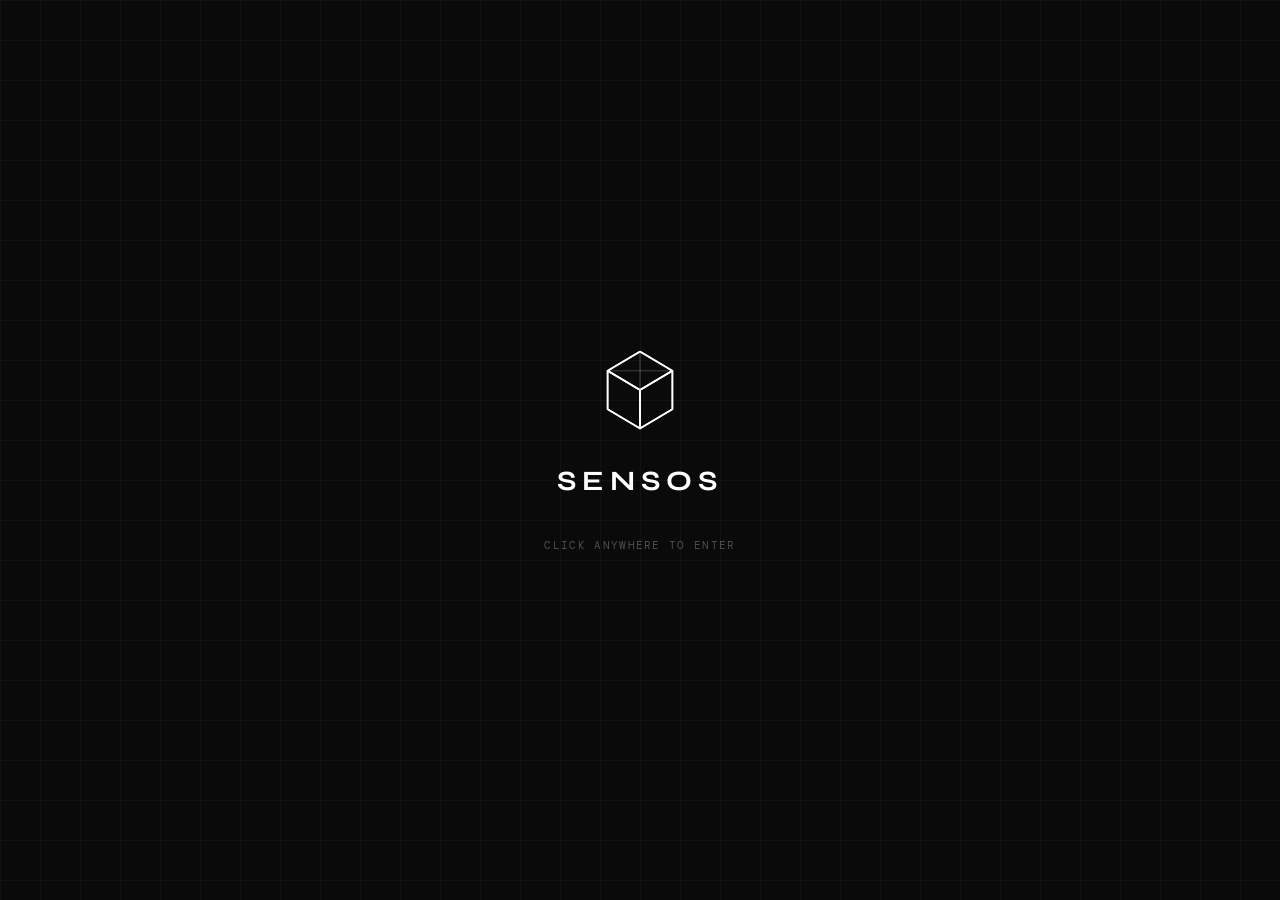
==== index.html @ 55f3e92c "Add Sensos Ops Intelligence demo Front-end only clickable demo built for the Sensos PM take-home tas" ====
<!DOCTYPE html>
<html lang="en">
<head>
  <meta charset="UTF-8">
  <meta name="viewport" content="width=1440">
  <title>Sensos — Ops Intelligence Demo</title>
  <link rel="preconnect" href="https://fonts.googleapis.com">
  <link rel="preconnect" href="https://fonts.gstatic.com" crossorigin>
  <link href="https://fonts.googleapis.com/css2?family=Syne:wght@400;500;600;700;800&family=DM+Mono:ital,wght@0,400;0,500;1,400&display=swap" rel="stylesheet">
  <link rel="stylesheet" href="styles.css">
</head>
<body>

<!-- ══════════════════════════════════════════════════════════
     SCREEN 0 — TITLE
══════════════════════════════════════════════════════════ -->
<div id="screen-title" class="screen active">
  <div class="title-inner">
    <svg class="logo-hero" viewBox="0 0 60 70" fill="none" xmlns="http://www.w3.org/2000/svg">
      <!-- Outer hexagon (isometric cube silhouette) -->
      <path class="logo-path"
        d="M30 3 L57 19 L57 51 L30 67 L3 51 L3 19 Z"
        stroke="white" stroke-width="1.2" stroke-linejoin="round"/>
      <!-- Top face -->
      <path class="logo-path"
        d="M30 3 L57 19 L30 35 L3 19 Z"
        stroke="white" stroke-width="1.5" stroke-linejoin="round"/>
      <!-- Left face -->
      <path class="logo-path"
        d="M3 19 L3 51 L30 67 L30 35 Z"
        stroke="white" stroke-width="1.5" stroke-linejoin="round"/>
      <!-- Right face -->
      <path class="logo-path"
        d="M57 19 L57 51 L30 67 L30 35 Z"
        stroke="white" stroke-width="1.5" stroke-linejoin="round"/>
      <!-- Inner structural lines -->
      <line class="logo-path" x1="30" y1="35" x2="30" y2="3"  stroke="white" stroke-width="0.7" stroke-opacity="0.3"/>
      <line class="logo-path" x1="3"  y1="19" x2="57" y2="19" stroke="white" stroke-width="0.7" stroke-opacity="0.25"/>
    </svg>
    <div class="title-wordmark">SENSOS</div>
    <div class="title-enter">Click anywhere to enter</div>
  </div>
</div>

<!-- ══════════════════════════════════════════════════════════
     SCREEN 1 — MAIN VIEW
══════════════════════════════════════════════════════════ -->
<div id="screen-main" class="screen">
  <div class="layout">
    <aside class="sidebar" data-sidebar="overview"></aside>
    <div class="main">
      <div class="briefing-bar" id="main-briefing"></div>
      <div class="overview-split">
        <div class="overview-left">
          <div id="fleet-summary-strip" class="fleet-summary-strip"></div>
          <!-- Tab switcher -->
          <div class="overview-tabs" id="overview-tabs">
            <button class="overview-tab-btn active" data-tab="live" onclick="setOverviewTab('live')">Live shipments</button>
            <button class="overview-tab-btn" data-tab="status" onclick="setOverviewTab('status')">Lane status</button>
          </div>
          <!-- Live shipments panel -->
          <div id="overview-live" class="overview-panel">
            <div id="main-approvals"></div>
            <div id="overview-shipments"></div>
          </div>
          <!-- Lane status panel -->
          <div id="overview-status" class="overview-panel" style="display:none"></div>
        </div>
        <div class="overview-map-panel">
          <div id="world-map-container"></div>
          <!-- Map controls overlay — shown on Lane status tab only -->
          <div id="map-controls" style="display:none"></div>
        </div>
      </div>
    </div>
  </div>
</div><!-- #screen-main -->

<!-- ══════════════════════════════════════════════════════════
     SCREEN 2 — LANE DETAIL
══════════════════════════════════════════════════════════ -->
<div id="screen-lane" class="screen">
  <div class="layout">
    <aside class="sidebar" data-sidebar="lanes"></aside>

    <!-- Lane main -->
    <!-- Floating agent command bar -->
    <div class="lane-command-bar" id="lane-command-bar">
      <div class="lane-command-agents-label">
        <span class="lcb-dot"></span>4 agents active
      </div>
      <input class="lane-command-input" id="lane-command-input"
             type="text" autocomplete="off" spellcheck="false"
             placeholder="Ask the agents to act on this lane...">
      <button class="lane-command-send" id="lane-command-send" aria-label="Send">
        <svg width="14" height="14" viewBox="0 0 16 16" fill="none">
          <path d="M3 8 L13 8 M9 4 L13 8 L9 12" stroke="currentColor" stroke-width="1.6" stroke-linecap="round" stroke-linejoin="round"/>
        </svg>
      </button>
    </div>

    <div class="lane-main">

      <!-- Lane header -->
      <div class="lane-header" id="lane-header-content">
        <!-- Rendered by JS -->
      </div>

      <!-- Lane metrics strip -->
      <div class="lane-metrics-strip" id="lane-metrics-strip">
        <!-- Rendered by JS -->
      </div>

      <!-- Stage pipeline -->
      <div class="stage-pipeline-wrap">
        <div class="pipeline-label">Shipment journey</div>
        <div class="stage-pipeline" id="stage-pipeline">
          <!-- Rendered by JS -->
        </div>
        <!-- Shipment expansion (Middle Mile) -->
        <div class="stage-shipments" id="stage-shipments-wrap">
          <div id="stage-shipments-inner"></div>
        </div>
      </div>

      <!-- Tabs -->
      <div class="tabs-bar">
        <button class="tab-btn" data-tab="history">History</button>
        <button class="tab-btn active" data-tab="live">
          Live <span class="tab-live-dot"></span>
        </button>
        <button class="tab-btn" data-tab="outlook">Outlook</button>
      </div>

      <!-- Tab body -->
      <div id="tab-live" style="flex:1;min-height:0;overflow:hidden;display:flex">
        <div class="activity-feed-wrap">
          <div id="activity-feed">
            <!-- Rendered by JS -->
          </div>
        </div>
        <aside class="config-panel">
          <div id="config-panel-content">
            <!-- Rendered by JS -->
          </div>
        </aside>
      </div>

      <!-- History tab -->
      <div id="tab-history" class="history-content" style="display:none;flex:1;overflow-y:auto">
        <div class="history-chart-title">Out-of-range rate (%) — last 6 months</div>
        <div class="mini-chart">
          <div class="chart-bar" style="height:8%"  data-val="0.1%"></div>
          <div class="chart-bar" style="height:14%" data-val="0.2%"></div>
          <div class="chart-bar" style="height:0%"  data-val="0.0%"></div>
          <div class="chart-bar warn" style="height:100%" data-val="4.2%"></div>
          <div class="chart-bar" style="height:12%" data-val="0.1%"></div>
          <div class="chart-bar" style="height:0%"  data-val="0.0%"></div>
        </div>
        <div class="chart-months">
          <span class="chart-month">Jan</span>
          <span class="chart-month">Feb</span>
          <span class="chart-month">Mar</span>
          <span class="chart-month">Jun</span>
          <span class="chart-month">Jul</span>
          <span class="chart-month">Aug</span>
        </div>
        <div style="margin-top:20px;font-size:12px;color:var(--muted);line-height:1.7">
          Jun spike caused by seasonal ice config mismatch. Resolution Agent corrected config on 14 Jun.
          Subsequent months returned to baseline.
        </div>
      </div>

      <!-- Outlook tab -->
      <div id="tab-outlook" class="outlook-content" style="display:none;flex:1;overflow-y:auto">
        <div class="outlook-item">
          <span class="outlook-icon">⚠</span>
          <div class="outlook-text">
            <strong>Heat advisory — Tue–Wed</strong>
            <span>Ambient temps forecast above 30°C in Miami. Prevention Agent monitoring 8 upcoming shipments. No action required yet.</span>
          </div>
        </div>
        <div class="outlook-item">
          <span class="outlook-icon">📦</span>
          <div class="outlook-text">
            <strong>14 shipments dispatching tomorrow</strong>
            <span>Scheduled 06:00–10:00. 2 flagged for overnight uplift by Prevention Agent (pending weather confirmation).</span>
          </div>
        </div>
        <div class="outlook-item">
          <span class="outlook-icon">💡</span>
          <div class="outlook-text">
            <strong>Optimization recommendation pending</strong>
            <span>Reduce ice to 1 box on overnight shipments Nov–Feb. Projected saving $18K/yr. Awaiting your approval.</span>
          </div>
        </div>
      </div>

    </div><!-- .lane-main -->
  </div><!-- .layout -->
</div><!-- #screen-lane -->

<!-- ══════════════════════════════════════════════════════════
     SCREEN 3 — AGENTS
══════════════════════════════════════════════════════════ -->
<div id="screen-agents" class="screen">
  <div class="layout">
    <aside class="sidebar" data-sidebar="agents"></aside>
    <div class="agents-main">
      <div class="agents-header">
        <div class="agents-title">Agents</div>
        <div class="agents-subtitle">4 agents active · All systems operational</div>
      </div>
      <div class="agents-body">
        <div class="agents-constellation" id="agents-constellation">
          <!-- Rendered by JS -->
        </div>
        <div class="agent-detail-panel" id="agent-detail-panel">
          <!-- Rendered by JS -->
        </div>
      </div>
    </div>
  </div>
</div><!-- #screen-agents -->

<!-- ══════════════════════════════════════════════════════════
     SCREEN 4 — PRODUCTS LIST
══════════════════════════════════════════════════════════ -->
<div id="screen-products" class="screen">
  <div class="layout">
    <aside class="sidebar" data-sidebar="products"></aside>
    <div class="products-main">
      <div class="briefing-bar" style="justify-content:flex-start;gap:16px">
        <div class="briefing-text"><strong>3 products</strong> · 2 chilled · 1 ambient · 1 optimization pending approval</div>
        <div class="briefing-status"><span class="briefing-dot"></span>All in spec</div>
      </div>
      <div class="content-scroll">
        <div class="section-label">Products</div>
        <div class="lane-list" id="products-lane-list">
          <!-- Rendered by JS -->
        </div>
      </div>
    </div>
  </div>
</div><!-- #screen-products -->

<!-- ══════════════════════════════════════════════════════════
     SCREEN 5 — MANAGE LANES
══════════════════════════════════════════════════════════ -->
<div id="screen-lanes" class="screen">
  <div class="layout">
    <aside class="sidebar" data-sidebar="lanes"></aside>
    <div class="products-main">
      <div class="briefing-bar" id="lanes-briefing" style="justify-content:flex-start;gap:16px">
        <!-- Rendered by JS -->
      </div>
      <div class="content-scroll">
        <div class="section-label-row">
          <div class="section-label" style="padding-top:0">Manage lanes</div>
          <button class="lanes-add-btn" onclick="showToast('Adding lanes is disabled in this demo')">+ Add lane</button>
        </div>
        <div class="lane-list" id="lanes-list">
          <!-- Rendered by JS -->
        </div>
      </div>
    </div>
  </div>
</div><!-- #screen-lanes -->

<!-- ══════════════════════════════════════════════════════════
     SCREEN 6 — PRODUCT DETAIL
══════════════════════════════════════════════════════════ -->
<div id="screen-product" class="screen">
  <div class="layout">
    <aside class="sidebar" data-sidebar="products"></aside>
    <div class="lane-main">
      <div class="lane-header" id="product-header-content"><!-- Rendered by JS --></div>
      <div id="tab-product-live" style="flex:1;min-height:0;overflow:hidden;display:flex">
        <div class="activity-feed-wrap" id="product-feed"><!-- Rendered by JS --></div>
        <aside class="config-panel" id="product-config-panel"><!-- Rendered by JS --></aside>
      </div>
    </div>
  </div>
</div><!-- #screen-product -->

<!-- ══════════════════════════════════════════════════════════
     SCREEN 7 — SHIPMENTS LIST
══════════════════════════════════════════════════════════ -->
<div id="screen-shipments" class="screen">
  <div class="layout">
    <aside class="sidebar" data-sidebar="shipments"></aside>
    <div class="products-main">
      <div class="briefing-bar" id="shipments-briefing" style="justify-content:flex-start;gap:16px">
        <!-- Rendered by JS -->
      </div>
      <div class="content-scroll">
        <div class="section-label-row">
          <div class="section-label" style="padding-top:0">Shipments</div>
          <div class="shipments-filter" id="shipments-filter">
            <button class="ship-filter-btn active" data-f="all" onclick="setShipmentFilter('all')">All</button>
            <button class="ship-filter-btn" data-f="live" onclick="setShipmentFilter('live')">Live</button>
            <button class="ship-filter-btn" data-f="delivered" onclick="setShipmentFilter('delivered')">Delivered</button>
          </div>
        </div>
        <div class="lane-list" id="shipments-list">
          <!-- Rendered by JS -->
        </div>
      </div>
    </div>
  </div>
</div><!-- #screen-shipments -->

<!-- ══════════════════════════════════════════════════════════
     SCREEN 8 — SHIPMENT DETAIL
══════════════════════════════════════════════════════════ -->
<div id="screen-shipment" class="screen">
  <div class="layout">
    <aside class="sidebar" data-sidebar="shipments"></aside>

    <!-- Floating agent command bar -->
    <div class="lane-command-bar" id="shipment-command-bar">
      <div class="lane-command-agents-label">
        <span class="lcb-dot"></span>4 agents active
      </div>
      <input class="lane-command-input" id="shipment-command-input"
             type="text" autocomplete="off" spellcheck="false"
             placeholder="Ask the agents about this shipment...">
      <button class="lane-command-send" id="shipment-command-send" aria-label="Send">
        <svg width="14" height="14" viewBox="0 0 16 16" fill="none">
          <path d="M3 8 L13 8 M9 4 L13 8 L9 12" stroke="currentColor" stroke-width="1.6" stroke-linecap="round" stroke-linejoin="round"/>
        </svg>
      </button>
    </div>

    <div class="lane-main">
      <!-- Shipment header -->
      <div class="lane-header" id="shipment-header-content">
        <!-- Rendered by JS -->
      </div>

      <!-- Journey pipeline -->
      <div class="stage-pipeline-wrap">
        <div class="pipeline-label">Shipment journey</div>
        <div class="stage-pipeline" id="shipment-pipeline">
          <!-- Rendered by JS -->
        </div>
      </div>

      <!-- Timeline -->
      <div class="shipment-timeline-wrap">
        <div class="section-label" style="padding:16px 24px 8px">Activity</div>
        <div class="updates-feed" id="shipment-timeline">
          <!-- Rendered by JS -->
        </div>
      </div>
    </div><!-- .lane-main -->
  </div><!-- .layout -->
</div><!-- #screen-shipment -->

<!-- ══════════════════════════════════════════════════════════
     AGENT POPUP CONTAINER (fixed, all screens)
══════════════════════════════════════════════════════════ -->
<div id="popup-container"></div>

<!-- ══════════════════════════════════════════════════════════
     DEMO CONTROLS (presentation only)
══════════════════════════════════════════════════════════ -->
<div id="demo-controls">
  <span class="demo-label">Scenario</span>
  <div class="demo-toggle">
    <button class="demo-toggle-btn active" data-mode="quiet">Quiet</button>
    <button class="demo-toggle-btn" data-mode="active">Exception</button>
  </div>
  <button class="demo-sim-btn" id="demo-sim-btn">Simulate agent →</button>
  <button class="demo-restart-btn" id="demo-restart-btn">↺ Restart</button>
</div>

<!-- Toast container -->
<div id="demo-toast-container"></div>

<!-- Scripts -->
<script src="data.js"></script>
<script src="map-data.js"></script>
<script src="app.js"></script>
</body>
</html>
---- styles.css ----
/* ============================================================
   SENSOS — Clickable Demo Styles
   Aesthetic: precision instrument · Linear-minimal · monochrome brand
   Fonts: Syne (UI) + DM Mono (data/readouts)
   ============================================================ */

/* ── Variables ───────────────────────────────────────────── */
:root {
  /* Brand palette */
  --ink:        #0A0A0B;
  --ink-2:      #18181C;
  --ink-3:      #26262C;
  --paper:      #FAFAF8;
  --surface:    #FFFFFF;
  --line:       #E8E6E0;
  --line-light: #F0EEE9;
  --muted:      #888581;
  --muted-2:    #B0ADA7;

  /* Status */
  --ok:         #2C7A56;
  --ok-bg:      rgba(44,122,86,0.08);
  --warn:       #B5751A;
  --warn-bg:    rgba(181,117,26,0.10);
  --alert:      #AD3B3B;
  --alert-bg:   rgba(173,59,59,0.10);

  /* Agents */
  --si:         #5B6470;
  --ra:         #A8543A;
  --pa:         #3A5BA8;
  --oa:         #2C7A56;

  /* Layout */
  --sidebar-w:  220px;
  --config-w:   268px;
  --radius:     6px;
  --radius-lg:  10px;

  /* Typography */
  --font-ui:    'Syne', ui-sans-serif, system-ui, sans-serif;
  --font-mono:  'DM Mono', 'Geist Mono', ui-monospace, 'Cascadia Code', monospace;

  /* Transitions */
  --ease:       cubic-bezier(0.22, 1, 0.36, 1);
}

/* ── Reset ───────────────────────────────────────────────── */
*, *::before, *::after { box-sizing: border-box; margin: 0; padding: 0; }
html { font-size: 14px; -webkit-font-smoothing: antialiased; }
body { font-family: var(--font-ui); background: var(--ink); color: var(--ink); overflow: hidden; height: 100vh; }
button { font-family: inherit; cursor: pointer; border: none; background: none; }
ul { list-style: none; }
a { text-decoration: none; color: inherit; }

/* ── Screen management ───────────────────────────────────── */
.screen {
  display: none;
  width: 100vw;
  height: 100vh;
  position: absolute;
  top: 0; left: 0;
}
.screen.active { display: flex; }

/* ── Scrollbar ───────────────────────────────────────────── */
::-webkit-scrollbar { width: 5px; height: 5px; }
::-webkit-scrollbar-track { background: transparent; }
::-webkit-scrollbar-thumb { background: var(--line); border-radius: 10px; }

/* ============================================================
   TITLE SCREEN
   ============================================================ */
#screen-title {
  background: var(--ink);
  align-items: center;
  justify-content: center;
  flex-direction: column;
  gap: 0;
  cursor: pointer;
  position: relative;
  overflow: hidden;
}

/* Subtle isometric grid background */
#screen-title::before {
  content: '';
  position: absolute;
  inset: 0;
  background-image:
    linear-gradient(rgba(255,255,255,0.03) 1px, transparent 1px),
    linear-gradient(90deg, rgba(255,255,255,0.03) 1px, transparent 1px);
  background-size: 40px 40px;
  pointer-events: none;
}

.title-inner {
  display: flex;
  flex-direction: column;
  align-items: center;
  gap: 32px;
  z-index: 1;
}

/* Logo SVG */
.logo-hero {
  width: 72px;
  height: 84px;
}
.logo-path {
  stroke-dasharray: 600;
  stroke-dashoffset: 600;
  animation: drawStroke 1.6s var(--ease) forwards;
}
.logo-path:nth-child(2) { animation-delay: 0.2s; }
.logo-path:nth-child(3) { animation-delay: 0.35s; }
.logo-path:nth-child(4) { animation-delay: 0.5s; animation-duration: 1.2s; }
.logo-path:nth-child(5) { animation-delay: 0.6s; animation-duration: 1.2s; }
.logo-path:nth-child(6) { animation-delay: 0.7s; animation-duration: 1.2s; }

@keyframes drawStroke {
  to { stroke-dashoffset: 0; }
}

.title-wordmark {
  color: white;
  font-size: 28px;
  font-weight: 700;
  letter-spacing: 0.22em;
  opacity: 0;
  animation: fadeTrackIn 0.9s var(--ease) 1s forwards;
}

@keyframes fadeTrackIn {
  from { opacity: 0; letter-spacing: 0.42em; }
  to   { opacity: 1; letter-spacing: 0.22em; }
}

.title-enter {
  font-family: var(--font-mono);
  font-size: 11px;
  color: rgba(255,255,255,0.28);
  letter-spacing: 0.12em;
  text-transform: uppercase;
  opacity: 0;
  animation: fadeIn 0.6s ease 2s forwards;
  margin-top: 8px;
}

@keyframes fadeIn {
  to { opacity: 1; }
}

/* ============================================================
   SHARED LAYOUT — Sidebar + Content
   ============================================================ */
.layout {
  display: flex;
  width: 100%;
  height: 100%;
  background: var(--paper);
}

/* ── Sidebar ─────────────────────────────────────────────── */
.sidebar {
  width: var(--sidebar-w);
  min-width: var(--sidebar-w);
  height: 100%;
  background: var(--ink);
  display: flex;
  flex-direction: column;
  position: relative;
  overflow: hidden;
  flex-shrink: 0;
}

/* Grid texture on sidebar */
.sidebar::before {
  content: '';
  position: absolute;
  inset: 0;
  background-image:
    linear-gradient(rgba(255,255,255,0.025) 1px, transparent 1px),
    linear-gradient(90deg, rgba(255,255,255,0.025) 1px, transparent 1px);
  background-size: 28px 28px;
  pointer-events: none;
}

.sidebar-logo {
  padding: 22px 20px 20px;
  display: flex;
  align-items: center;
  gap: 10px;
  border-bottom: 1px solid rgba(255,255,255,0.07);
  position: relative;
  z-index: 1;
}

.sidebar-logo svg { width: 22px; height: 26px; flex-shrink: 0; }
.sidebar-logo-text {
  color: white;
  font-size: 13px;
  font-weight: 700;
  letter-spacing: 0.18em;
}

.sidebar-nav {
  padding: 12px 0;
  flex: 1;
  position: relative;
  z-index: 1;
}

.nav-item {
  display: flex;
  align-items: center;
  gap: 10px;
  padding: 9px 20px;
  color: rgba(255,255,255,0.38);
  font-size: 13px;
  font-weight: 500;
  letter-spacing: 0.01em;
  cursor: pointer;
  transition: color 0.15s, background 0.15s;
  border-radius: 0;
  position: relative;
}
.nav-item:hover { color: rgba(255,255,255,0.7); background: rgba(255,255,255,0.05); }
.nav-item.active {
  color: white;
  background: rgba(255,255,255,0.08);
}
.nav-item.active::before {
  content: '';
  position: absolute;
  left: 0; top: 6px; bottom: 6px;
  width: 2px;
  background: white;
  border-radius: 0 2px 2px 0;
}

.nav-icon {
  width: 16px;
  height: 16px;
  opacity: 0.7;
  flex-shrink: 0;
}

.sidebar-footer {
  padding: 16px 20px;
  border-top: 1px solid rgba(255,255,255,0.07);
  position: relative;
  z-index: 1;
}

.user-chip {
  display: flex;
  align-items: center;
  gap: 8px;
}
.user-avatar {
  width: 26px;
  height: 26px;
  border-radius: 50%;
  background: rgba(255,255,255,0.12);
  display: flex;
  align-items: center;
  justify-content: center;
  font-size: 10px;
  font-weight: 600;
  color: white;
  letter-spacing: 0.02em;
  flex-shrink: 0;
}
.user-name {
  font-size: 12px;
  color: rgba(255,255,255,0.45);
  font-weight: 500;
}

/* ── Main content wrapper ────────────────────────────────── */
.main {
  flex: 1;
  min-width: 0;
  height: 100%;
  display: flex;
  flex-direction: column;
  overflow: hidden;
}

/* ============================================================
   BRIEFING BAR
   ============================================================ */
.briefing-bar {
  padding: 14px 28px;
  border-bottom: 1px solid var(--line);
  background: var(--surface);
  display: flex;
  align-items: center;
  justify-content: space-between;
  gap: 16px;
  flex-shrink: 0;
}

.briefing-text {
  font-size: 13px;
  color: var(--muted);
  line-height: 1.5;
}
.briefing-text strong {
  color: var(--ink);
  font-weight: 600;
}
.briefing-text .briefing-link {
  color: var(--ink);
  font-weight: 500;
  text-decoration: underline;
  text-underline-offset: 3px;
  cursor: pointer;
}
.briefing-text .briefing-link:hover { opacity: 0.7; }

.briefing-status {
  display: flex;
  align-items: center;
  gap: 6px;
  font-family: var(--font-mono);
  font-size: 11px;
  color: var(--muted-2);
  letter-spacing: 0.03em;
  flex-shrink: 0;
}
.briefing-dot {
  width: 6px;
  height: 6px;
  border-radius: 50%;
  background: var(--ok);
  flex-shrink: 0;
}
.briefing-dot.warn { background: var(--warn); }

/* ============================================================
   LANE LIST (Screen 1)
   ============================================================ */
.content-scroll {
  flex: 1;
  overflow-y: auto;
  padding: 0;
}

.section-label {
  font-family: var(--font-mono);
  font-size: 10px;
  font-weight: 500;
  color: var(--muted-2);
  letter-spacing: 0.1em;
  text-transform: uppercase;
  padding: 20px 28px 10px;
}

.lane-list { padding: 0; }

.lane-row {
  display: flex;
  align-items: center;
  gap: 0;
  padding: 14px 28px;
  border-bottom: 1px solid var(--line-light);
  cursor: pointer;
  transition: background 0.12s;
  animation: rowIn 0.4s var(--ease) backwards;
}
.lane-row:hover { background: var(--line-light); }
.lane-row:nth-child(1) { animation-delay: 0.05s; }
.lane-row:nth-child(2) { animation-delay: 0.10s; }
.lane-row:nth-child(3) { animation-delay: 0.15s; }
.lane-row:nth-child(4) { animation-delay: 0.20s; }
.lane-row:nth-child(5) { animation-delay: 0.25s; }

@keyframes rowIn {
  from { opacity: 0; transform: translateY(8px); }
  to   { opacity: 1; transform: translateY(0); }
}

.lane-status-dot {
  width: 7px;
  height: 7px;
  border-radius: 50%;
  flex-shrink: 0;
  margin-right: 16px;
}
.lane-status-dot.ok    { background: var(--ok); }
.lane-status-dot.warn  { background: var(--warn); animation: pulse 2s ease-in-out infinite; }
.lane-status-dot.alert { background: var(--alert); animation: pulse 1.5s ease-in-out infinite; }

@keyframes pulse {
  0%, 100% { opacity: 1; transform: scale(1); }
  50%       { opacity: 0.5; transform: scale(0.8); }
}

.lane-name-col {
  width: 180px;
  flex-shrink: 0;
}
.lane-name {
  font-size: 14px;
  font-weight: 600;
  color: var(--ink);
  letter-spacing: -0.01em;
}
.lane-product {
  font-size: 11px;
  color: var(--muted-2);
  margin-top: 2px;
}

.lane-stats-col {
  width: 100px;
  flex-shrink: 0;
}
.lane-in-transit {
  font-family: var(--font-mono);
  font-size: 14px;
  font-weight: 500;
  color: var(--ink);
}
.lane-transit-label {
  font-size: 10px;
  color: var(--muted-2);
  font-family: var(--font-mono);
  letter-spacing: 0.04em;
}

.lane-agents-col {
  display: flex;
  gap: 5px;
  width: 90px;
  flex-shrink: 0;
}

.agent-chip {
  width: 24px;
  height: 24px;
  border-radius: 50%;
  display: flex;
  align-items: center;
  justify-content: center;
  font-family: var(--font-mono);
  font-size: 8px;
  font-weight: 500;
  color: white;
  letter-spacing: 0.02em;
  flex-shrink: 0;
}

.lane-activity-col {
  flex: 1;
  font-size: 12px;
  color: var(--muted);
  white-space: nowrap;
  overflow: hidden;
  text-overflow: ellipsis;
}

.lane-arrow {
  color: var(--muted-2);
  font-size: 14px;
  margin-left: 12px;
  flex-shrink: 0;
  transition: transform 0.15s;
}
.lane-row:hover .lane-arrow { transform: translateX(3px); }

/* ============================================================
   LANE DETAIL (Screen 2)
   ============================================================ */
#screen-lane .layout { position: relative; }

.lane-main {
  flex: 1;
  min-width: 0;
  display: flex;
  flex-direction: column;
  overflow: hidden;
}

/* Lane header */
.lane-header {
  padding: 20px 28px 16px;
  border-bottom: 1px solid var(--line);
  background: var(--surface);
  flex-shrink: 0;
}

.lane-breadcrumb {
  font-size: 11px;
  color: var(--muted-2);
  margin-bottom: 10px;
  font-family: var(--font-mono);
  letter-spacing: 0.02em;
}
.lane-breadcrumb span { cursor: pointer; }
.lane-breadcrumb span:hover { color: var(--ink); }
.lane-breadcrumb .sep { margin: 0 6px; }

.lane-header-main {
  display: flex;
  align-items: flex-start;
  justify-content: space-between;
  gap: 20px;
}

.lane-title {
  font-size: 20px;
  font-weight: 700;
  color: var(--ink);
  letter-spacing: -0.02em;
  line-height: 1.2;
}
.lane-meta {
  font-size: 12px;
  color: var(--muted);
  margin-top: 4px;
  line-height: 1.6;
}

.lane-header-stats {
  display: flex;
  gap: 24px;
  align-items: center;
  flex-shrink: 0;
}
.stat-block { text-align: right; }
.stat-value {
  font-family: var(--font-mono);
  font-size: 18px;
  font-weight: 500;
  color: var(--ink);
  line-height: 1.1;
}
.stat-label {
  font-size: 10px;
  color: var(--muted-2);
  font-family: var(--font-mono);
  letter-spacing: 0.05em;
  text-transform: uppercase;
}

.health-badge {
  display: flex;
  align-items: center;
  gap: 6px;
  font-size: 11px;
  font-weight: 600;
  padding: 5px 10px;
  border-radius: 20px;
  letter-spacing: 0.02em;
}
.health-badge.ok   { color: var(--ok);   background: var(--ok-bg); }
.health-badge.warn { color: var(--warn); background: var(--warn-bg); }

.health-badge-dot {
  width: 5px;
  height: 5px;
  border-radius: 50%;
  background: currentColor;
}
.health-badge.warn .health-badge-dot { animation: pulse 2s ease-in-out infinite; }

/* ── Stage Pipeline ──────────────────────────────────────── */
.stage-pipeline-wrap {
  padding: 20px 28px;
  background: var(--surface);
  border-bottom: 1px solid var(--line);
  flex-shrink: 0;
}

.pipeline-label {
  font-family: var(--font-mono);
  font-size: 10px;
  font-weight: 500;
  color: var(--muted-2);
  letter-spacing: 0.1em;
  text-transform: uppercase;
  margin-bottom: 16px;
}

.stage-pipeline {
  display: flex;
  align-items: flex-start;
  gap: 0;
}

.stage-node-wrap {
  display: flex;
  flex-direction: column;
  align-items: center;
  gap: 0;
  cursor: pointer;
  flex-shrink: 0;
  width: 86px;
}
.stage-node-wrap:hover .stage-node { opacity: 0.85; }

.stage-connector {
  flex: 1;
  height: 1px;
  background: var(--line);
  margin-top: 16px; /* aligns with center of 32px node */
  min-width: 8px;
}

.stage-node {
  width: 32px;
  height: 32px;
  border-radius: 50%;
  border: 1.5px solid var(--line);
  display: flex;
  align-items: center;
  justify-content: center;
  font-size: 11px;
  transition: transform 0.15s, box-shadow 0.15s;
  position: relative;
}
.stage-node:hover { transform: scale(1.1); box-shadow: 0 2px 8px rgba(0,0,0,0.12); }

.stage-node.done {
  background: var(--ok-bg);
  border-color: var(--ok);
  color: var(--ok);
}
.stage-node.warn {
  background: var(--warn-bg);
  border-color: var(--warn);
  color: var(--warn);
  animation: stagePulse 2.5s ease-in-out infinite;
}
.stage-node.ok {
  background: var(--ok-bg);
  border-color: var(--ok);
  color: var(--ok);
}
.stage-node.empty {
  background: transparent;
  border-color: var(--line);
  border-style: dashed;
  color: var(--muted-2);
}
.stage-node.complete {
  background: var(--ok);
  border-color: var(--ok);
  color: white;
}

@keyframes stagePulse {
  0%, 100% { box-shadow: 0 0 0 0 rgba(181,117,26,0); }
  50%       { box-shadow: 0 0 0 4px rgba(181,117,26,0.15); }
}

.stage-count-badge {
  font-family: var(--font-mono);
  font-size: 13px;
  font-weight: 500;
}

.stage-info {
  margin-top: 8px;
  text-align: center;
}
.stage-name {
  font-size: 10px;
  font-weight: 600;
  color: var(--ink);
  letter-spacing: 0.04em;
  text-transform: uppercase;
  font-family: var(--font-mono);
  line-height: 1.3;
}
.stage-sub {
  font-size: 9px;
  color: var(--muted-2);
  font-family: var(--font-mono);
  margin-top: 2px;
}

.stage-agent {
  margin-top: 6px;
  height: 18px;
  display: flex;
  align-items: center;
  justify-content: center;
}
.stage-agent-chip {
  font-family: var(--font-mono);
  font-size: 8px;
  font-weight: 600;
  padding: 2px 5px;
  border-radius: 3px;
  color: white;
  letter-spacing: 0.04em;
}

/* Shipment expansion below pipeline */
.stage-shipments {
  max-height: 0;
  overflow: hidden;
  transition: max-height 0.35s var(--ease);
  margin-top: 0;
}
.stage-shipments.open {
  max-height: 380px;
  margin-top: 16px;
  overflow-y: auto;
}
.shipment-list {
  display: flex;
  flex-direction: column;
  gap: 6px;
  background: var(--paper);
  border: 1px solid var(--line);
  border-radius: var(--radius);
  padding: 12px 14px;
}
.shipment-list-label {
  font-family: var(--font-mono);
  font-size: 9px;
  color: var(--muted-2);
  letter-spacing: 0.08em;
  text-transform: uppercase;
  margin-bottom: 4px;
}
.shipment-row-small {
  display: flex;
  align-items: center;
  gap: 12px;
  font-family: var(--font-mono);
  font-size: 11px;
}
.shipment-id { color: var(--ink); font-weight: 500; width: 56px; }
.shipment-temp { width: 50px; }
.shipment-temp.warn { color: var(--warn); font-weight: 500; }
.shipment-product { color: var(--muted); flex: 1; }
.shipment-time { color: var(--muted-2); font-size: 10px; }

/* ── Tabs ────────────────────────────────────────────────── */
.tabs-bar {
  display: flex;
  align-items: center;
  border-bottom: 1px solid var(--line);
  background: var(--surface);
  padding: 0 28px;
  flex-shrink: 0;
}
.tab-btn {
  font-family: var(--font-ui);
  font-size: 13px;
  font-weight: 500;
  color: var(--muted);
  padding: 12px 0;
  margin-right: 28px;
  border-bottom: 2px solid transparent;
  cursor: pointer;
  transition: color 0.15s, border-color 0.15s;
  letter-spacing: 0.01em;
}
.tab-btn:hover { color: var(--ink); }
.tab-btn.active { color: var(--ink); border-bottom-color: var(--ink); }
.tab-live-dot {
  display: inline-block;
  width: 5px;
  height: 5px;
  background: var(--ok);
  border-radius: 50%;
  margin-left: 6px;
  vertical-align: middle;
  animation: pulse 2.5s ease-in-out infinite;
}

/* ── Lane body ───────────────────────────────────────────── */
.lane-body {
  display: flex;
  flex: 1;
  min-height: 0;
  overflow: hidden;
}

/* ── Activity feed ───────────────────────────────────────── */
.activity-feed-wrap {
  flex: 1;
  min-width: 0;
  overflow-y: auto;
  padding: 0;
}

/* Exception card (pinned top) */
.exception-card {
  margin: 16px 24px;
  border: 1px solid var(--warn);
  border-radius: var(--radius-lg);
  background: white;
  overflow: hidden;
}
.exception-header {
  display: flex;
  align-items: center;
  gap: 10px;
  padding: 12px 16px;
  background: var(--warn-bg);
  border-bottom: 1px solid rgba(181,117,26,0.15);
}
.exception-icon {
  font-size: 14px;
}
.exception-lane {
  font-size: 13px;
  font-weight: 600;
  color: var(--ink);
  flex: 1;
}
.exception-meta {
  font-family: var(--font-mono);
  font-size: 10px;
  color: var(--warn);
  letter-spacing: 0.04em;
}
.exception-body {
  padding: 14px 16px;
}
.exception-desc {
  font-size: 13px;
  color: var(--ink);
  line-height: 1.5;
  margin-bottom: 8px;
}
.exception-attr {
  font-size: 12px;
  color: var(--muted);
  margin-bottom: 14px;
  line-height: 1.5;
}
.exception-proposed {
  font-size: 12px;
  color: var(--ink);
  font-weight: 500;
  margin-bottom: 14px;
  line-height: 1.5;
}
.exception-details {
  display: flex;
  gap: 20px;
  margin-bottom: 16px;
}
.exception-detail-item {
  display: flex;
  flex-direction: column;
  gap: 2px;
}
.exception-detail-label {
  font-family: var(--font-mono);
  font-size: 9px;
  color: var(--muted-2);
  letter-spacing: 0.08em;
  text-transform: uppercase;
}
.exception-detail-value {
  font-family: var(--font-mono);
  font-size: 12px;
  font-weight: 500;
  color: var(--ink);
}
.exception-actions {
  display: flex;
  gap: 8px;
}
.btn-approve {
  padding: 8px 18px;
  background: var(--ink);
  color: white;
  border-radius: var(--radius);
  font-size: 12px;
  font-weight: 600;
  font-family: var(--font-ui);
  transition: opacity 0.15s;
  letter-spacing: 0.02em;
}
.btn-approve:hover { opacity: 0.8; }
.btn-secondary {
  padding: 8px 18px;
  background: transparent;
  color: var(--muted);
  border: 1px solid var(--line);
  border-radius: var(--radius);
  font-size: 12px;
  font-weight: 500;
  font-family: var(--font-ui);
  transition: background 0.15s, color 0.15s;
}
.btn-secondary:hover { background: var(--line-light); color: var(--ink); }

/* Activity section label */
.feed-section-label {
  font-family: var(--font-mono);
  font-size: 10px;
  font-weight: 500;
  color: var(--muted-2);
  letter-spacing: 0.1em;
  text-transform: uppercase;
  padding: 16px 24px 8px;
}

/* Activity rows */
.activity-row {
  border-bottom: 1px solid var(--line-light);
  transition: background 0.1s;
}
.activity-row:hover { background: rgba(0,0,0,0.01); }

.activity-row-main {
  display: flex;
  align-items: flex-start;
  gap: 12px;
  padding: 14px 24px;
}

.activity-avatar {
  width: 28px;
  height: 28px;
  border-radius: 50%;
  display: flex;
  align-items: center;
  justify-content: center;
  font-family: var(--font-mono);
  font-size: 9px;
  font-weight: 600;
  color: white;
  flex-shrink: 0;
  margin-top: 1px;
  letter-spacing: 0.02em;
}

.activity-content { flex: 1; min-width: 0; }
.activity-agent-name {
  font-size: 12px;
  font-weight: 600;
  color: var(--ink);
  margin-bottom: 3px;
  letter-spacing: 0.01em;
}
.activity-summary {
  font-size: 13px;
  color: var(--muted);
  line-height: 1.5;
}

.activity-right {
  display: flex;
  flex-direction: column;
  align-items: flex-end;
  gap: 6px;
  flex-shrink: 0;
}
.activity-time {
  font-family: var(--font-mono);
  font-size: 10px;
  color: var(--muted-2);
  white-space: nowrap;
  letter-spacing: 0.03em;
}

.status-badge {
  font-family: var(--font-mono);
  font-size: 9px;
  font-weight: 600;
  letter-spacing: 0.06em;
  text-transform: uppercase;
  padding: 2px 7px;
  border-radius: 3px;
  white-space: nowrap;
}
.status-badge.resolved  { color: var(--ok);   background: var(--ok-bg); }
.status-badge.done      { color: var(--ok);   background: var(--ok-bg); }
.status-badge.approved  { color: var(--ok);   background: var(--ok-bg); }
.status-badge.pending   { color: var(--warn); background: var(--warn-bg); }
.status-badge.routed    { color: var(--si);   background: rgba(91,100,112,0.1); }

.expand-btn {
  background: none;
  border: 1px solid var(--line);
  color: var(--muted-2);
  font-size: 10px;
  font-family: var(--font-mono);
  padding: 3px 8px;
  border-radius: 4px;
  cursor: pointer;
  transition: background 0.12s, color 0.12s, border-color 0.12s;
  letter-spacing: 0.04em;
  white-space: nowrap;
}
.expand-btn:hover { background: var(--line-light); color: var(--ink); border-color: var(--muted-2); }

/* Pending action row */
.pending-actions {
  display: flex;
  gap: 6px;
  padding: 0 24px 12px 64px;
}

/* ── Level 2 Expansion ───────────────────────────────────── */
.expansion-panel {
  max-height: 0;
  overflow: hidden;
  transition: max-height 0.45s var(--ease);
}
.expansion-panel.open { max-height: 800px; }

.expansion-inner {
  margin: 0 24px 16px 64px;
  border: 1px solid var(--line);
  border-radius: var(--radius-lg);
  background: var(--surface);
  overflow: hidden;
}

.exp-section {
  padding: 14px 16px;
  border-bottom: 1px solid var(--line-light);
}
.exp-section:last-child { border-bottom: none; }

.exp-label {
  font-family: var(--font-mono);
  font-size: 9px;
  font-weight: 600;
  color: var(--muted-2);
  letter-spacing: 0.1em;
  text-transform: uppercase;
  margin-bottom: 8px;
}
.exp-text {
  font-size: 12px;
  color: var(--muted);
  line-height: 1.6;
}

.task-list { display: flex; flex-direction: column; gap: 5px; }
.task-item {
  display: flex;
  align-items: flex-start;
  gap: 8px;
  font-size: 12px;
  color: var(--muted);
  line-height: 1.5;
}
.task-check {
  color: var(--ok);
  font-size: 11px;
  margin-top: 1px;
  flex-shrink: 0;
  font-weight: 600;
}

.exp-footer {
  display: flex;
  align-items: center;
  justify-content: space-between;
  padding: 10px 16px;
  background: var(--paper);
  border-top: 1px solid var(--line-light);
}
.exp-outcome {
  font-size: 12px;
  color: var(--ink);
  font-weight: 500;
}
.trace-btn {
  background: none;
  border: 1px solid var(--line);
  color: var(--muted);
  font-size: 10px;
  font-family: var(--font-mono);
  padding: 4px 10px;
  border-radius: 4px;
  cursor: pointer;
  transition: background 0.12s, color 0.12s;
  letter-spacing: 0.04em;
}
.trace-btn:hover { background: var(--line-light); color: var(--ink); }

/* ── Level 3 Trace ───────────────────────────────────────── */
.trace-panel {
  max-height: 0;
  overflow: hidden;
  transition: max-height 0.4s var(--ease);
}
.trace-panel.open { max-height: 500px; }

.trace-inner {
  border-top: 1px solid var(--line);
  background: #F5F4F0;
  padding: 16px;
  overflow-y: auto;
  max-height: 360px;
}

.trace-header {
  font-family: var(--font-mono);
  font-size: 9px;
  font-weight: 600;
  color: var(--muted-2);
  letter-spacing: 0.1em;
  text-transform: uppercase;
  margin-bottom: 12px;
  display: flex;
  align-items: center;
  justify-content: space-between;
}

.trace-lines { display: flex; flex-direction: column; gap: 1px; }
.trace-line {
  display: flex;
  gap: 16px;
  font-family: var(--font-mono);
  font-size: 11px;
  line-height: 1.7;
  color: var(--muted);
}
.trace-ts {
  width: 60px;
  flex-shrink: 0;
  color: var(--muted-2);
  font-size: 10px;
}
.trace-content { flex: 1; }
.trace-content.tool  { color: var(--pa); font-weight: 500; }
.trace-content.note  { color: var(--ok); }

/* ── Config Panel ────────────────────────────────────────── */
.config-panel {
  width: var(--config-w);
  flex-shrink: 0;
  border-left: 1px solid var(--line);
  background: var(--surface);
  overflow-y: auto;
  padding: 20px 20px;
}

.config-section { margin-bottom: 22px; }
.config-label {
  font-family: var(--font-mono);
  font-size: 9px;
  font-weight: 600;
  color: var(--muted-2);
  letter-spacing: 0.1em;
  text-transform: uppercase;
  margin-bottom: 10px;
}

.config-row {
  display: flex;
  justify-content: space-between;
  align-items: flex-start;
  margin-bottom: 8px;
  gap: 12px;
}
.config-key {
  font-size: 11px;
  color: var(--muted);
  flex-shrink: 0;
}
.config-value {
  font-family: var(--font-mono);
  font-size: 11px;
  color: var(--ink);
  font-weight: 500;
  text-align: right;
}

.rules-list { display: flex; flex-direction: column; gap: 6px; }
.rule-item {
  font-size: 11px;
  color: var(--muted);
  padding: 6px 10px;
  background: var(--paper);
  border: 1px solid var(--line-light);
  border-radius: 5px;
  line-height: 1.4;
}

.risk-badge {
  display: flex;
  align-items: flex-start;
  gap: 7px;
  padding: 8px 10px;
  background: var(--warn-bg);
  border: 1px solid rgba(181,117,26,0.2);
  border-radius: 5px;
  font-size: 11px;
  color: var(--warn);
  line-height: 1.5;
}
.risk-icon { margin-top: 1px; flex-shrink: 0; }

.no-risk {
  font-size: 11px;
  color: var(--muted-2);
  font-family: var(--font-mono);
  letter-spacing: 0.02em;
}

.btn-edit-rules {
  width: 100%;
  padding: 8px 12px;
  border: 1px solid var(--line);
  border-radius: var(--radius);
  font-size: 12px;
  font-weight: 500;
  font-family: var(--font-ui);
  color: var(--muted);
  background: transparent;
  cursor: pointer;
  transition: background 0.12s, color 0.12s, border-color 0.12s;
  margin-top: 4px;
  text-align: center;
  letter-spacing: 0.02em;
}
.btn-edit-rules:hover { background: var(--line-light); color: var(--ink); border-color: var(--muted); }

/* ── Tab content placeholders ────────────────────────────── */
.tab-placeholder {
  padding: 40px 28px;
  text-align: center;
  color: var(--muted-2);
  font-size: 13px;
  font-family: var(--font-mono);
  display: none;
}
.tab-placeholder.active { display: block; }

/* Mini chart for History tab */
.history-content {
  padding: 24px 28px;
  display: none;
}
.history-content.active { display: block; }
.history-chart-title {
  font-family: var(--font-mono);
  font-size: 10px;
  color: var(--muted-2);
  letter-spacing: 0.08em;
  text-transform: uppercase;
  margin-bottom: 14px;
}
.mini-chart {
  display: flex;
  align-items: flex-end;
  gap: 8px;
  height: 60px;
  margin-bottom: 8px;
}
.chart-bar {
  flex: 1;
  background: var(--ok-bg);
  border-top: 2px solid var(--ok);
  border-radius: 2px 2px 0 0;
  position: relative;
  transition: opacity 0.15s;
}
.chart-bar.warn { background: var(--warn-bg); border-color: var(--warn); }
.chart-bar:hover { opacity: 0.75; }
.chart-bar::after {
  content: attr(data-val);
  position: absolute;
  bottom: 100%;
  left: 50%;
  transform: translateX(-50%);
  font-family: var(--font-mono);
  font-size: 9px;
  color: var(--muted);
  padding-bottom: 3px;
  white-space: nowrap;
}
.chart-months {
  display: flex;
  gap: 8px;
  margin-top: 6px;
}
.chart-month {
  flex: 1;
  font-family: var(--font-mono);
  font-size: 9px;
  color: var(--muted-2);
  text-align: center;
  letter-spacing: 0.04em;
}

.outlook-content {
  padding: 24px 28px;
  display: none;
}
.outlook-content.active { display: block; }
.outlook-item {
  display: flex;
  gap: 10px;
  padding: 12px 0;
  border-bottom: 1px solid var(--line-light);
  align-items: flex-start;
}
.outlook-icon { font-size: 14px; flex-shrink: 0; margin-top: 1px; }
.outlook-text { flex: 1; }
.outlook-text strong { font-size: 13px; color: var(--ink); font-weight: 600; display: block; margin-bottom: 2px; }
.outlook-text span { font-size: 12px; color: var(--muted); line-height: 1.5; }

/* ============================================================
   AGENT POPUP CARDS
   ============================================================ */
#popup-container {
  position: fixed;
  bottom: 20px;
  right: 20px;
  display: flex;
  flex-direction: column-reverse;
  gap: 10px;
  z-index: 1000;
  pointer-events: none;
}

.popup-card {
  width: 300px;
  background: var(--surface);
  border-radius: var(--radius-lg);
  box-shadow: 0 4px 24px rgba(0,0,0,0.12), 0 1px 4px rgba(0,0,0,0.06);
  border: 1px solid var(--line);
  overflow: hidden;
  pointer-events: all;
  animation: slideUpIn 0.35s var(--ease) forwards;
  border-left: 3px solid transparent;
}
.popup-card.info     { border-left-color: var(--si); }
.popup-card.escalation { border-left-color: var(--warn); animation: slideUpIn 0.35s var(--ease) forwards, escalationPulse 2.5s ease-in-out 1s infinite; }

@keyframes slideUpIn {
  from { opacity: 0; transform: translateY(16px); }
  to   { opacity: 1; transform: translateY(0); }
}
@keyframes slideDownOut {
  from { opacity: 1; transform: translateY(0); max-height: 200px; }
  to   { opacity: 0; transform: translateY(8px); max-height: 0; }
}
@keyframes escalationPulse {
  0%, 100% { box-shadow: 0 4px 24px rgba(0,0,0,0.12), 0 0 0 0 rgba(181,117,26,0); }
  50%       { box-shadow: 0 4px 24px rgba(0,0,0,0.12), 0 0 0 3px rgba(181,117,26,0.15); }
}

.popup-card.dismissing { animation: slideDownOut 0.25s ease forwards; }

.popup-header {
  display: flex;
  align-items: center;
  gap: 8px;
  padding: 12px 12px 10px;
  border-bottom: 1px solid var(--line-light);
}
.popup-avatar {
  width: 24px;
  height: 24px;
  border-radius: 50%;
  display: flex;
  align-items: center;
  justify-content: center;
  font-family: var(--font-mono);
  font-size: 8px;
  font-weight: 600;
  color: white;
  flex-shrink: 0;
  letter-spacing: 0.02em;
}
.popup-agent-name {
  font-size: 12px;
  font-weight: 600;
  color: var(--ink);
  flex: 1;
}
.popup-close {
  color: var(--muted-2);
  font-size: 14px;
  cursor: pointer;
  padding: 0 2px;
  line-height: 1;
  transition: color 0.12s;
}
.popup-close:hover { color: var(--ink); }

.popup-title {
  font-size: 12px;
  font-weight: 600;
  color: var(--ink);
  padding: 10px 12px 4px;
}
.popup-body {
  font-size: 12px;
  color: var(--muted);
  padding: 0 12px 12px;
  line-height: 1.55;
}

.popup-actions {
  display: flex;
  gap: 6px;
  padding: 0 12px 12px;
}
.popup-btn-primary {
  flex: 1;
  padding: 7px 0;
  background: var(--ink);
  color: white;
  border-radius: 5px;
  font-size: 11px;
  font-weight: 600;
  font-family: var(--font-ui);
  cursor: pointer;
  transition: opacity 0.15s;
  text-align: center;
  border: none;
  letter-spacing: 0.02em;
}
.popup-btn-primary:hover { opacity: 0.8; }
.popup-btn-link {
  flex: 1;
  padding: 7px 0;
  background: transparent;
  color: var(--muted);
  border: 1px solid var(--line);
  border-radius: 5px;
  font-size: 11px;
  font-weight: 500;
  font-family: var(--font-ui);
  cursor: pointer;
  transition: background 0.12s;
  text-align: center;
  letter-spacing: 0.02em;
}
.popup-btn-link:hover { background: var(--line-light); color: var(--ink); }

/* ============================================================
   DEMO CONTROLS (presentation only)
   ============================================================ */
#demo-controls {
  position: fixed;
  top: 12px;
  right: 12px;
  z-index: 2000;
  display: flex;
  align-items: center;
  gap: 8px;
  background: rgba(10,10,11,0.85);
  backdrop-filter: blur(10px);
  -webkit-backdrop-filter: blur(10px);
  border: 1px solid rgba(255,255,255,0.1);
  border-radius: 8px;
  padding: 6px 10px;
  opacity: 0;
  transition: opacity 0.2s;
  pointer-events: none;
}
#demo-controls.visible { opacity: 1; pointer-events: all; }

.demo-label {
  font-family: var(--font-mono);
  font-size: 9px;
  color: rgba(255,255,255,0.3);
  letter-spacing: 0.1em;
  text-transform: uppercase;
  margin-right: 4px;
}

.demo-toggle {
  display: flex;
  align-items: center;
  background: rgba(255,255,255,0.07);
  border-radius: 6px;
  overflow: hidden;
  border: 1px solid rgba(255,255,255,0.1);
}
.demo-toggle-btn {
  font-family: var(--font-mono);
  font-size: 10px;
  color: rgba(255,255,255,0.35);
  padding: 4px 10px;
  cursor: pointer;
  transition: background 0.15s, color 0.15s;
  letter-spacing: 0.04em;
  background: none;
  border: none;
  line-height: 1.4;
}
.demo-toggle-btn.active { background: rgba(255,255,255,0.15); color: white; }

.demo-sim-btn {
  font-family: var(--font-mono);
  font-size: 10px;
  color: rgba(255,255,255,0.5);
  padding: 4px 10px;
  background: rgba(255,255,255,0.07);
  border: 1px solid rgba(255,255,255,0.1);
  border-radius: 6px;
  cursor: pointer;
  transition: background 0.15s, color 0.15s;
  letter-spacing: 0.04em;
}
.demo-sim-btn:hover { background: rgba(255,255,255,0.15); color: white; }

/* ============================================================
   WORLD MAP — Overview split layout
   ============================================================ */
.overview-split {
  flex: 1;
  display: flex;
  min-height: 0;
  overflow: hidden;
}

.overview-left {
  width: 42%;
  min-width: 300px;
  max-width: 440px;
  overflow-y: auto;
  border-right: 1px solid var(--line);
  flex-shrink: 0;
}

.overview-map-panel {
  flex: 1;
  background: var(--paper);
  position: relative;
  overflow: hidden;
  min-width: 0;
}

#world-map-container {
  width: 100%;
  height: 100%;
  position: relative;
}

#world-map-container svg {
  width: 100%;
  height: 100%;
  display: block;
}

/* Lane arc lines */
.map-arc {
  fill: none;
  stroke: var(--muted-2);
  stroke-width: 1.5;
  stroke-opacity: 0.5;
  cursor: pointer;
  transition: stroke-opacity 0.18s, stroke 0.18s, stroke-width 0.18s;
}
.map-arc:hover { stroke-opacity: 1; stroke: var(--ink); stroke-width: 2; }
.map-arc.warn { stroke: var(--warn); stroke-opacity: 0.7; }
.map-arc.warn:hover { stroke-opacity: 1; }

/* City dots */
.map-city {
  cursor: pointer;
}
.map-city-dot {
  transition: r 0.15s;
}
/* SVG r attribute can't be animated via CSS in all browsers; JS handles enlargement */

/* City labels — hidden by default, shown on hover via JS adding .hovered to <g> */
.map-city-label {
  font-family: var(--font-mono);
  font-size: 9px;
  fill: var(--ink);
  pointer-events: none;
  opacity: 0;
  transition: opacity 0.15s;
  font-weight: 500;
}
.map-city.hovered .map-city-label { opacity: 1; }

/* Map attribution (small, bottom-right) */
.map-attribution {
  position: absolute;
  bottom: 6px;
  right: 10px;
  font-family: var(--font-mono);
  font-size: 8px;
  color: var(--muted-2);
  letter-spacing: 0.04em;
  opacity: 0.5;
  pointer-events: none;
}

/* ── Utility ─────────────────────────────────────────────── */
.hidden { display: none !important; }

.screen-fade {
  animation: screenFadeIn 0.4s ease forwards;
}
@keyframes screenFadeIn {
  from { opacity: 0; }
  to   { opacity: 1; }
}

/* ============================================================
   ITEM 5 — Agent vs Human avatar distinction
   ============================================================ */

/* Agent: rounded-square */
.activity-avatar.agent {
  border-radius: 6px;
  position: relative;
}
/* tiny AI marker — bottom-right corner dot */
.activity-avatar.agent::after {
  content: '';
  position: absolute;
  bottom: -2px;
  right: -2px;
  width: 7px;
  height: 7px;
  border-radius: 50%;
  background: var(--paper);
  border: 1.5px solid currentColor;
  box-sizing: border-box;
}

/* Human: stays round (existing .activity-avatar = round; add .human for explicitness) */
.activity-avatar.human {
  border-radius: 50%;
}
.activity-avatar.human::after { display: none; }

/* Popup avatar — same shape logic */
.popup-avatar.agent {
  border-radius: 5px;
  position: relative;
}
.popup-avatar.agent::after {
  content: '';
  position: absolute;
  bottom: -2px;
  right: -2px;
  width: 6px;
  height: 6px;
  border-radius: 50%;
  background: var(--surface);
  border: 1.5px solid currentColor;
}
.popup-avatar.human { border-radius: 50%; }

/* ============================================================
   ITEM 7 — Approval attribution line
   ============================================================ */
.activity-approved-by {
  font-family: var(--font-mono);
  font-size: 10px;
  color: var(--ok);
  letter-spacing: 0.03em;
  margin-top: 3px;
}

/* ============================================================
   ITEM 6 — Activity filter bar
   ============================================================ */
.activity-filter-bar {
  display: flex;
  align-items: center;
  gap: 0;
  padding: 10px 24px 0;
  border-bottom: 1px solid var(--line-light);
  background: var(--surface);
  flex-shrink: 0;
}
.filter-btn {
  font-family: var(--font-mono);
  font-size: 10px;
  font-weight: 500;
  color: var(--muted-2);
  letter-spacing: 0.06em;
  text-transform: uppercase;
  padding: 6px 12px;
  border: none;
  background: none;
  cursor: pointer;
  border-bottom: 2px solid transparent;
  margin-bottom: -1px;
  transition: color 0.13s, border-color 0.13s;
}
.filter-btn:hover { color: var(--muted); }
.filter-btn.active { color: var(--ink); border-bottom-color: var(--ink); }

/* ============================================================
   ITEM 3 — Pending approvals block (Overview)
   ============================================================ */
.approvals-block {
  margin: 20px 28px 0;
  border: 1px solid var(--warn);
  border-radius: var(--radius-lg);
  background: var(--surface);
  overflow: hidden;
}
.approvals-block-header {
  display: flex;
  align-items: center;
  justify-content: space-between;
  padding: 10px 16px;
  background: var(--warn-bg);
  border-bottom: 1px solid rgba(181,117,26,0.15);
}
.approvals-block-title {
  font-family: var(--font-mono);
  font-size: 10px;
  font-weight: 600;
  color: var(--warn);
  letter-spacing: 0.1em;
  text-transform: uppercase;
}
.approvals-block-count {
  font-family: var(--font-mono);
  font-size: 10px;
  color: var(--warn);
  letter-spacing: 0.04em;
}
.approval-row {
  display: flex;
  align-items: flex-start;
  gap: 12px;
  padding: 12px 16px;
  border-bottom: 1px solid var(--line-light);
}
.approval-row:last-child { border-bottom: none; }
.approval-content { flex: 1; min-width: 0; }
.approval-agent-name {
  font-size: 11px;
  font-weight: 600;
  color: var(--ink);
  margin-bottom: 2px;
}
.approval-summary {
  font-size: 12px;
  color: var(--muted);
  line-height: 1.5;
}
.approval-value {
  font-family: var(--font-mono);
  font-size: 10px;
  color: var(--ok);
  margin-top: 3px;
  font-weight: 500;
}
.approval-actions {
  display: flex;
  gap: 6px;
  flex-shrink: 0;
  align-items: center;
}
.btn-review-link {
  font-size: 11px;
  font-weight: 500;
  color: var(--muted);
  background: none;
  border: 1px solid var(--line);
  border-radius: var(--radius);
  padding: 5px 10px;
  cursor: pointer;
  font-family: var(--font-ui);
  transition: background 0.12s, color 0.12s;
  white-space: nowrap;
}
.btn-review-link:hover { background: var(--line-light); color: var(--ink); }

/* ============================================================
   AGENTS PAGE
   ============================================================ */
.agents-main {
  flex: 1;
  min-width: 0;
  display: flex;
  flex-direction: column;
  overflow: hidden;
  background: var(--paper);
}
.agents-header {
  padding: 22px 28px 16px;
  border-bottom: 1px solid var(--line);
  background: var(--surface);
  flex-shrink: 0;
}
.agents-title {
  font-size: 20px;
  font-weight: 700;
  color: var(--ink);
  letter-spacing: -0.02em;
}
.agents-subtitle {
  font-size: 12px;
  color: var(--muted);
  margin-top: 4px;
}
.agents-body {
  flex: 1;
  display: flex;
  min-height: 0;
  overflow: hidden;
}
.agents-constellation {
  flex: 1;
  position: relative;
  overflow: hidden;
  padding: 40px 28px;
  display: flex;
  align-items: center;
  justify-content: center;
}

/* SVG connector lines rendered behind nodes */
.agents-svg-connectors {
  position: absolute;
  inset: 0;
  pointer-events: none;
  overflow: visible;
}

/* Agent node cards in constellation */
.agent-node-card {
  position: absolute;
  width: 160px;
  background: var(--surface);
  border: 1.5px solid var(--line);
  border-radius: var(--radius-lg);
  padding: 16px;
  cursor: pointer;
  transition: box-shadow 0.2s, border-color 0.2s, transform 0.2s;
  text-align: center;
}
.agent-node-card:hover {
  box-shadow: 0 4px 20px rgba(0,0,0,0.10);
  transform: translateY(-2px);
}
.agent-node-card.selected {
  border-color: var(--ink);
  box-shadow: 0 4px 20px rgba(0,0,0,0.14);
}
.agent-node-avatar {
  width: 44px;
  height: 44px;
  border-radius: 10px;
  display: flex;
  align-items: center;
  justify-content: center;
  font-family: var(--font-mono);
  font-size: 13px;
  font-weight: 600;
  color: white;
  margin: 0 auto 10px;
  position: relative;
}
.agent-node-avatar::after {
  content: '';
  position: absolute;
  bottom: -3px;
  right: -3px;
  width: 10px;
  height: 10px;
  border-radius: 50%;
  background: var(--paper);
  border: 2px solid currentColor;
}
.agent-node-name {
  font-size: 12px;
  font-weight: 700;
  color: var(--ink);
  letter-spacing: -0.01em;
  margin-bottom: 3px;
}
.agent-node-stat {
  font-family: var(--font-mono);
  font-size: 10px;
  color: var(--muted);
  line-height: 1.4;
}
.agent-node-dot {
  width: 6px;
  height: 6px;
  border-radius: 50%;
  background: var(--ok);
  margin: 8px auto 0;
  animation: pulse 2.5s ease-in-out infinite;
}

/* Agent detail side panel */
.agent-detail-panel {
  width: 300px;
  flex-shrink: 0;
  border-left: 1px solid var(--line);
  background: var(--surface);
  overflow-y: auto;
  padding: 24px 20px;
  display: none;
}
.agent-detail-panel.open { display: block; }
.agent-detail-name {
  font-size: 16px;
  font-weight: 700;
  color: var(--ink);
  letter-spacing: -0.01em;
  margin-bottom: 4px;
}
.agent-detail-role {
  font-size: 12px;
  color: var(--muted);
  line-height: 1.6;
  margin-bottom: 18px;
}
.agent-detail-section {
  margin-bottom: 20px;
}
.agent-detail-label {
  font-family: var(--font-mono);
  font-size: 9px;
  font-weight: 600;
  color: var(--muted-2);
  letter-spacing: 0.1em;
  text-transform: uppercase;
  margin-bottom: 8px;
}
.agent-detail-value {
  font-family: var(--font-mono);
  font-size: 12px;
  color: var(--ink);
  font-weight: 500;
}
.agent-eval-tag {
  display: inline-block;
  font-family: var(--font-mono);
  font-size: 9px;
  font-weight: 500;
  color: var(--pa);
  background: rgba(58,91,168,0.08);
  border: 1px solid rgba(58,91,168,0.15);
  border-radius: 3px;
  padding: 2px 6px;
  margin: 2px 2px 2px 0;
  letter-spacing: 0.04em;
}
.agent-close-btn {
  float: right;
  font-size: 14px;
  color: var(--muted-2);
  cursor: pointer;
  padding: 0 2px;
  line-height: 1;
  transition: color 0.12s;
  background: none;
  border: none;
}
.agent-close-btn:hover { color: var(--ink); }

/* ============================================================
   PRODUCTS PAGE
   ============================================================ */
.products-main {
  flex: 1;
  min-width: 0;
  display: flex;
  flex-direction: column;
  overflow: hidden;
}
.product-header-meta {
  font-size: 12px;
  color: var(--muted);
  margin-top: 4px;
  line-height: 1.6;
}
.product-range-badge {
  display: inline-flex;
  align-items: center;
  gap: 5px;
  font-family: var(--font-mono);
  font-size: 11px;
  font-weight: 500;
  padding: 4px 9px;
  border-radius: 20px;
  color: var(--pa);
  background: rgba(58,91,168,0.08);
  border: 1px solid rgba(58,91,168,0.15);
}

/* Optimization entries */
.optimizations-list { display: flex; flex-direction: column; gap: 10px; }
.optimization-row {
  background: var(--paper);
  border: 1px solid var(--line-light);
  border-radius: var(--radius);
  padding: 12px 14px;
}
.optimization-row.pending-opt {
  border-color: rgba(181,117,26,0.35);
  background: var(--warn-bg);
}
.optimization-label {
  font-size: 13px;
  color: var(--ink);
  font-weight: 500;
  margin-bottom: 4px;
  line-height: 1.4;
}
.optimization-meta {
  display: flex;
  align-items: center;
  gap: 10px;
  flex-wrap: wrap;
  margin-top: 6px;
}
.opt-tag {
  font-family: var(--font-mono);
  font-size: 9px;
  font-weight: 600;
  letter-spacing: 0.06em;
  text-transform: uppercase;
  padding: 2px 6px;
  border-radius: 3px;
}
.opt-tag.applied { color: var(--ok); background: var(--ok-bg); }
.opt-tag.pending { color: var(--warn); background: var(--warn-bg); }
.opt-saving {
  font-family: var(--font-mono);
  font-size: 11px;
  color: var(--ok);
  font-weight: 500;
}
.opt-agent-chip {
  font-family: var(--font-mono);
  font-size: 9px;
  color: var(--muted-2);
  letter-spacing: 0.04em;
}
.opt-approved-by {
  font-family: var(--font-mono);
  font-size: 10px;
  color: var(--ok);
  letter-spacing: 0.03em;
}
.product-history-text {
  font-size: 12px;
  color: var(--muted);
  line-height: 1.7;
  padding: 14px 16px;
  background: var(--paper);
  border: 1px solid var(--line-light);
  border-radius: var(--radius);
}

/* Product list rows reuse .lane-row — just override the category label */
.product-category {
  font-size: 11px;
  color: var(--muted-2);
  margin-top: 2px;
}
.product-range {
  font-family: var(--font-mono);
  font-size: 11px;
  color: var(--pa);
  width: 80px;
  flex-shrink: 0;
}

/* ============================================================
   OVERVIEW — Fleet summary strip + Attention
   ============================================================ */
.fleet-summary-strip {
  display: flex;
  align-items: center;
  gap: 6px;
  padding: 10px 20px;
  border-bottom: 1px solid var(--line-light);
  background: var(--paper);
  font-family: var(--font-mono);
  font-size: 11px;
  color: var(--muted);
  flex-shrink: 0;
}
.fss-sep { color: var(--line); }
.fss-warn { color: var(--warn); font-weight: 600; }

.attention-empty {
  padding: 20px;
  font-size: 12px;
  color: var(--muted-2);
  font-family: var(--font-mono);
}
.lanes-more-link {
  padding: 12px 20px;
  font-size: 12px;
  color: var(--muted);
  cursor: pointer;
  transition: color 0.12s;
  border-top: 1px solid var(--line-light);
  margin-top: auto;
}
.lanes-more-link:hover { color: var(--ink); }

/* ============================================================
   OVERVIEW TABS
   ============================================================ */
.overview-tabs {
  display: flex;
  border-bottom: 1px solid var(--line);
  padding: 0 20px;
  gap: 0;
  flex-shrink: 0;
}
.overview-tab-btn {
  background: none;
  border: none;
  border-bottom: 2px solid transparent;
  padding: 9px 14px 8px;
  font-family: var(--font-ui);
  font-size: 12px;
  font-weight: 500;
  color: var(--muted);
  cursor: pointer;
  margin-bottom: -1px;
  transition: color 0.12s, border-color 0.12s;
}
.overview-tab-btn:hover { color: var(--ink); }
.overview-tab-btn.active { color: var(--ink); border-bottom-color: var(--ink); }

.overview-panel {
  min-height: 0;
}

/* ============================================================
   OVERVIEW — LIVE SHIPMENTS
   ============================================================ */
.live-ship-list {
  padding: 0;
}
.live-ship-row {
  display: flex;
  align-items: center;
  gap: 8px;
  padding: 8px 20px;
  border-bottom: 1px solid var(--line-light);
  cursor: pointer;
  transition: background 0.1s;
  font-size: 12px;
}
.live-ship-row:hover { background: var(--paper); }
.live-ship-id {
  font-family: var(--font-mono);
  font-size: 11px;
  color: var(--muted);
  width: 46px;
  flex-shrink: 0;
}
.live-ship-lane {
  font-weight: 600;
  font-size: 11px;
  width: 96px;
  flex-shrink: 0;
  white-space: nowrap;
  overflow: hidden;
  text-overflow: ellipsis;
}
.live-ship-stage {
  color: var(--muted);
  font-size: 11px;
  flex: 1;
  white-space: nowrap;
}
.live-ship-temp {
  font-family: var(--font-mono);
  font-size: 11px;
  color: var(--ok);
  width: 42px;
  flex-shrink: 0;
  text-align: right;
}
.live-ship-temp.warn { color: var(--warn); }
.live-ship-eta {
  font-family: var(--font-mono);
  font-size: 10px;
  color: var(--muted-2);
  width: 50px;
  flex-shrink: 0;
  text-align: right;
}

.updates-feed {
  padding: 0 0 8px;
}
.update-row {
  display: flex;
  align-items: flex-start;
  gap: 8px;
  padding: 6px 20px;
  font-size: 11px;
  line-height: 1.5;
}
.update-time {
  font-family: var(--font-mono);
  font-size: 10px;
  color: var(--muted-2);
  width: 58px;
  flex-shrink: 0;
  padding-top: 1px;
}
.update-text {
  color: var(--muted);
  flex: 1;
}

/* ============================================================
   OVERVIEW — LANE STATUS
   ============================================================ */
.lane-status-list { padding: 0 0 8px; }

.lane-status-row {
  padding: 10px 20px;
  border-bottom: 1px solid var(--line-light);
  cursor: pointer;
  transition: background 0.1s;
}
.lane-status-row:hover { background: var(--paper); }

.lane-status-hd {
  display: flex;
  align-items: center;
  gap: 8px;
  margin-bottom: 6px;
}
/* Override margin-right from the global lane-status-dot for this context */
.lane-status-hd .lane-status-dot { margin-right: 0; }
.lane-status-name {
  font-weight: 600;
  font-size: 12px;
  flex: 1;
}

.carrier-badge {
  font-family: var(--font-mono);
  font-size: 9px;
  font-weight: 500;
  padding: 2px 6px;
  border-radius: 3px;
  border: 1px solid transparent;
  white-space: nowrap;
  letter-spacing: 0.02em;
}
.carrier-badge.direct {
  background: rgba(44,122,86,0.10);
  color: var(--ok);
  border-color: rgba(44,122,86,0.25);
}
.carrier-badge.third {
  background: rgba(176,173,167,0.18);
  color: var(--muted);
  border-color: var(--line);
}

.lane-status-metrics {
  display: flex;
  gap: 0;
  margin-bottom: 8px;
}
.lsm-cell {
  flex: 1;
  padding-right: 12px;
}
.lsm-val {
  font-family: var(--font-mono);
  font-size: 13px;
  font-weight: 500;
  color: var(--ink);
  line-height: 1.3;
}
.lsm-val.warn-val { color: var(--warn); }
.lsm-key {
  font-size: 10px;
  color: var(--muted-2);
  margin-top: 1px;
}

.lane-status-actions { display: flex; gap: 6px; flex-wrap: wrap; }

.lane-status-action {
  font-family: var(--font-ui);
  font-size: 11px;
  font-weight: 500;
  padding: 4px 10px;
  border-radius: 4px;
  border: 1px solid transparent;
  cursor: pointer;
  transition: opacity 0.12s;
}
.lane-status-action:hover { opacity: 0.8; }
.lane-status-action.approve {
  background: var(--ok);
  color: white;
  border-color: var(--ok);
}
.lane-status-action.review {
  background: transparent;
  color: var(--warn);
  border-color: var(--warn);
}
.lane-status-action.reassign {
  background: transparent;
  color: var(--muted);
  border-color: var(--line);
}
.no-action {
  font-size: 11px;
  color: var(--muted-2);
  font-family: var(--font-mono);
}

/* ============================================================
   MAP — LIVE DOTS + HEATMAP + CONTROLS
   ============================================================ */
.map-ship-dot {
  opacity: 0.85;
}

/* Heatmap arc colors */
.map-arc.heat-ok    { stroke: var(--ok);    stroke-opacity: 0.8; stroke-width: 2.5; }
.map-arc.heat-warn  { stroke: var(--warn);  stroke-opacity: 0.8; stroke-width: 2.5; }
.map-arc.heat-alert { stroke: var(--alert); stroke-opacity: 0.8; stroke-width: 2.5; }
.map-arc.heat-ok:hover    { stroke-opacity: 1; stroke-width: 3; }
.map-arc.heat-warn:hover  { stroke-opacity: 1; stroke-width: 3; }
.map-arc.heat-alert:hover { stroke-opacity: 1; stroke-width: 3; }

/* Arc midpoint labels (heatmap mode) */
.map-arc-label {
  font-family: var(--font-mono);
  font-size: 11px;
  font-weight: 500;
  pointer-events: none;
  paint-order: stroke;
  stroke: var(--paper);
  stroke-width: 3;
  stroke-linejoin: round;
}

/* Map controls overlay */
#map-controls {
  position: absolute;
  bottom: 36px;
  left: 16px;
  background: var(--surface);
  border: 1px solid var(--line);
  border-radius: var(--radius-lg);
  padding: 10px 14px;
  box-shadow: 0 2px 12px rgba(10,10,11,0.08);
  z-index: 10;
}
.map-metric-row {
  display: flex;
  align-items: center;
  gap: 10px;
  margin-bottom: 8px;
}
.map-metric-label {
  font-size: 10px;
  color: var(--muted);
  font-family: var(--font-mono);
  white-space: nowrap;
}
.map-metric-switch {
  display: flex;
  gap: 2px;
  background: var(--paper);
  border: 1px solid var(--line);
  border-radius: 4px;
  padding: 2px;
}
.map-metric-btn {
  font-family: var(--font-ui);
  font-size: 10px;
  font-weight: 500;
  padding: 3px 8px;
  border: none;
  border-radius: 3px;
  background: transparent;
  color: var(--muted);
  cursor: pointer;
  transition: background 0.1s, color 0.1s;
}
.map-metric-btn.active {
  background: var(--ink);
  color: var(--paper);
}
.map-legend {
  display: flex;
  align-items: center;
  gap: 6px;
}
.map-legend-stop {
  width: 10px;
  height: 10px;
  border-radius: 50%;
}
.map-legend-stop.ok    { background: var(--ok); }
.map-legend-stop.warn  { background: var(--warn); }
.map-legend-stop.alert { background: var(--alert); }
.map-legend-text {
  font-family: var(--font-mono);
  font-size: 10px;
  color: var(--muted);
  margin-right: 6px;
}

/* ============================================================
   MANAGE LANES
   ============================================================ */
.section-label-row {
  display: flex;
  align-items: center;
  justify-content: space-between;
  padding: 16px 20px 0;
}
.section-label-row .section-label {
  padding: 0;
}
.lanes-add-btn {
  font-family: var(--font-ui);
  font-size: 11px;
  font-weight: 600;
  padding: 5px 12px;
  border-radius: 4px;
  border: 1px solid var(--line);
  background: transparent;
  color: var(--ink);
  cursor: pointer;
  transition: background 0.1s, border-color 0.1s;
}
.lanes-add-btn:hover {
  background: var(--ink);
  color: var(--paper);
  border-color: var(--ink);
}

.lane-config-row {
  display: flex;
  align-items: center;
  gap: 12px;
  padding: 10px 20px;
  border-bottom: 1px solid var(--line-light);
  cursor: pointer;
  transition: background 0.1s;
}
.lane-config-row:hover { background: var(--paper); }
.lane-config-meta {
  display: flex;
  align-items: center;
  gap: 8px;
  flex-shrink: 0;
}
.lane-config-cop {
  font-family: var(--font-mono);
  font-size: 10px;
  color: var(--muted);
  white-space: nowrap;
}
.lane-config-btn {
  font-family: var(--font-ui);
  font-size: 11px;
  font-weight: 500;
  padding: 4px 10px;
  border-radius: 4px;
  border: 1px solid var(--line);
  background: transparent;
  color: var(--muted);
  cursor: pointer;
  margin-left: auto;
  flex-shrink: 0;
  transition: color 0.1s, border-color 0.1s;
}
.lane-config-btn:hover { color: var(--ink); border-color: var(--muted); }

/* ============================================================
   AGENTS PAGE — ENHANCED CARDS + ORG CHART
   ============================================================ */

/* Org chart: constellation needs fixed min-height for absolute card positions.
   Scrolling is handled by the parent .agents-body. */
.agents-constellation {
  align-items: flex-start !important;
  justify-content: flex-start !important;
  /* Lowest card at y:340px + compact card height ~120px = ~480px */
  min-height: 500px;
}
/* Allow the body (constellation + detail panel) to scroll vertically */
.agents-body {
  overflow-y: auto !important;
}

/* + New agent button — inside the constellation canvas, top-right */
.agents-add-in-canvas {
  font-family: var(--font-mono);
  font-size: 10px;
  font-weight: 600;
  letter-spacing: 0.04em;
  color: var(--muted-2);
  border: 1.5px dashed var(--line);
  border-radius: var(--radius);
  padding: 6px 12px;
  cursor: pointer;
  transition: border-color 0.15s, color 0.15s, background 0.15s;
  background: var(--surface);
  z-index: 2;
}
.agents-add-in-canvas:hover {
  border-color: var(--muted);
  color: var(--ink);
  background: var(--paper);
}

/* Compact agent node cards — avatar + name only */
.agent-node-card {
  width: 160px !important;
  text-align: center;
}
.agent-node-you {
  background: var(--ink) !important;
  border-color: transparent !important;
}
.agent-node-you .agent-node-name { color: var(--surface) !important; }
.agent-node-you .agent-node-dot-human { background: var(--ok); }

/* Avatar + code badge side-by-side */
.agent-node-avatar-wrap {
  display: flex;
  align-items: center;
  justify-content: center;
  gap: 8px;
  margin-bottom: 8px;
}
.agent-node-code {
  font-family: var(--font-mono);
  font-size: 11px;
  font-weight: 700;
  letter-spacing: 0.04em;
  opacity: 0.85;
}

/* Compact 2-stat strip */
.agent-card-stats {
  display: flex;
  gap: 8px;
  margin: 8px 0 6px;
  padding: 8px;
  background: var(--paper);
  border: 1px solid var(--line-light);
  border-radius: var(--radius);
}
.agent-node-you .agent-card-stats { background: rgba(255,255,255,0.08); border-color: rgba(255,255,255,0.12); }
.agent-card-stat-item { flex: 1; text-align: center; }
.acsi-value {
  font-family: var(--font-mono);
  font-size: 13px;
  font-weight: 600;
  color: var(--ink);
  line-height: 1.2;
}
.acsi-label {
  font-size: 9px;
  color: var(--muted-2);
  margin-top: 2px;
  line-height: 1.3;
}

/* Trigger / Output chip rows */
.agent-card-chips {
  margin: 4px 0 2px;
  text-align: left;
}
.acc-label {
  display: block;
  font-family: var(--font-mono);
  font-size: 8px;
  font-weight: 600;
  letter-spacing: 0.1em;
  text-transform: uppercase;
  color: var(--muted-2);
  margin-bottom: 3px;
}
.acc-chip {
  display: inline-block;
  font-family: var(--font-mono);
  font-size: 9px;
  color: var(--muted);
  background: var(--paper);
  border: 1px solid var(--line-light);
  border-radius: 3px;
  padding: 1px 5px;
  margin: 1px 2px 1px 0;
  line-height: 1.5;
}
.agent-node-you .acc-chip { background: rgba(255,255,255,0.08); border-color: rgba(255,255,255,0.12); color: rgba(255,255,255,0.55); }

/* Configure button on each card */
.agent-card-configure {
  width: 100%;
  margin-top: 10px;
  font-family: var(--font-mono);
  font-size: 9px;
  font-weight: 600;
  letter-spacing: 0.06em;
  text-transform: uppercase;
  color: var(--muted-2);
  border: 1px solid var(--line);
  border-radius: var(--radius);
  padding: 5px 0;
  cursor: pointer;
  transition: border-color 0.12s, color 0.12s, background 0.12s;
  background: none;
}
.agent-card-configure:hover { border-color: var(--muted); color: var(--ink); background: var(--paper); }
.agent-node-you .agent-card-configure { border-color: rgba(255,255,255,0.2); color: rgba(255,255,255,0.5); }
.agent-node-you .agent-card-configure:hover { border-color: rgba(255,255,255,0.5); color: white; background: rgba(255,255,255,0.1); }

/* ============================================================
   LANE COMMAND BAR — floating, Claude-Code style
   ============================================================ */
.lane-command-bar {
  position: absolute;
  bottom: 24px;
  /* Center in the content area, not the full layout (which includes the sidebar) */
  left: calc((100% + var(--sidebar-w)) / 2);
  transform: translateX(-50%);
  z-index: 200;
  display: flex;
  align-items: center;
  gap: 10px;
  width: min(520px, calc(100% - 64px));
  background: var(--surface);
  border: 1px solid var(--line);
  border-radius: 12px;
  padding: 10px 14px;
  box-shadow: 0 8px 32px rgba(10,10,11,0.10), 0 2px 8px rgba(10,10,11,0.06);
  transition: box-shadow 0.15s;
}
.lane-command-bar:focus-within {
  border-color: var(--muted-2);
  box-shadow: 0 8px 32px rgba(10,10,11,0.14), 0 2px 8px rgba(10,10,11,0.08);
}
.lane-command-agents-label {
  display: flex;
  align-items: center;
  gap: 5px;
  font-family: var(--font-mono);
  font-size: 9px;
  font-weight: 600;
  letter-spacing: 0.08em;
  text-transform: uppercase;
  color: var(--muted-2);
  white-space: nowrap;
  flex-shrink: 0;
}
.lcb-dot {
  width: 6px;
  height: 6px;
  border-radius: 50%;
  background: var(--ok);
  animation: pulse 2.5s ease-in-out infinite;
  flex-shrink: 0;
}
.lane-command-input {
  flex: 1;
  font-family: var(--font-ui);
  font-size: 13px;
  color: var(--ink);
  background: none;
  border: none;
  outline: none;
  min-width: 0;
  padding: 0;
  line-height: 1.4;
}
.lane-command-input::placeholder { color: var(--muted-2); }
.lane-command-send {
  flex-shrink: 0;
  width: 28px;
  height: 28px;
  border-radius: 7px;
  background: var(--ink);
  color: var(--surface);
  display: flex;
  align-items: center;
  justify-content: center;
  cursor: pointer;
  transition: background 0.12s, opacity 0.12s;
  border: none;
}
.lane-command-send:hover { background: var(--ink-3); }

/* ============================================================
   DEMO TOAST — bottom-center notification
   ============================================================ */
#demo-toast-container {
  position: fixed;
  bottom: 24px;
  left: 50%;
  transform: translateX(-50%);
  z-index: 3000;
  display: flex;
  flex-direction: column;
  align-items: center;
  gap: 8px;
  pointer-events: none;
}
.demo-toast {
  font-family: var(--font-mono);
  font-size: 11px;
  color: var(--surface);
  background: var(--ink-2);
  border: 1px solid rgba(255,255,255,0.12);
  border-radius: 8px;
  padding: 8px 16px;
  opacity: 0;
  transform: translateY(6px);
  transition: opacity 0.2s, transform 0.2s;
  white-space: nowrap;
  pointer-events: none;
}
.demo-toast.visible { opacity: 1; transform: translateY(0); }

/* Demo HUD: restart button */
.demo-restart-btn {
  font-family: var(--font-mono);
  font-size: 10px;
  color: rgba(255,255,255,0.4);
  padding: 4px 8px;
  background: rgba(255,255,255,0.07);
  border: 1px solid rgba(255,255,255,0.1);
  border-radius: 6px;
  cursor: pointer;
  transition: background 0.15s, color 0.15s;
  letter-spacing: 0.04em;
}
.demo-restart-btn:hover { background: rgba(255,255,255,0.15); color: white; }

/* ============================================================
   OVERVIEW — LIVE SUMMARY STRIP
   ============================================================ */
.overview-summary-strip {
  display: flex;
  gap: 0;
  padding: 12px 20px 8px;
  border-bottom: 1px solid var(--line-light);
}
.summary-stat {
  display: flex;
  align-items: baseline;
  gap: 5px;
  padding-right: 18px;
  margin-right: 18px;
  border-right: 1px solid var(--line-light);
}
.summary-stat:last-child { border-right: none; padding-right: 0; margin-right: 0; }
.ss-val {
  font-family: var(--font-mono);
  font-size: 18px;
  font-weight: 600;
  color: var(--ink);
  line-height: 1;
}
.summary-stat.ok  .ss-val { color: var(--ok); }
.summary-stat.warn .ss-val { color: var(--warn); }
.summary-stat.muted .ss-val { color: var(--muted); }
.ss-key {
  font-family: var(--font-mono);
  font-size: 9px;
  letter-spacing: 0.06em;
  color: var(--muted-2);
  text-transform: uppercase;
}

.view-all-link {
  font-family: var(--font-mono);
  font-size: 11px;
  color: var(--muted);
  cursor: pointer;
  letter-spacing: 0.02em;
  transition: color 0.12s;
}
.view-all-link:hover { color: var(--ink); }

/* ============================================================
   SHIPMENTS LIST SCREEN
   ============================================================ */
.shipments-filter {
  display: flex;
  gap: 2px;
  align-items: center;
}
.ship-filter-btn {
  font-family: var(--font-mono);
  font-size: 10px;
  font-weight: 600;
  letter-spacing: 0.04em;
  padding: 4px 10px;
  border: 1px solid var(--line);
  border-radius: var(--radius);
  background: transparent;
  color: var(--muted);
  cursor: pointer;
  transition: background 0.12s, color 0.12s, border-color 0.12s;
}
.ship-filter-btn.active {
  background: var(--ink);
  color: var(--paper);
  border-color: var(--ink);
}
.ship-filter-btn:not(.active):hover { background: var(--line-light); color: var(--ink); }

/* Shipment list rows */
.shipment-list-row {
  display: flex;
  align-items: center;
  padding: 11px 20px;
  border-bottom: 1px solid var(--line-light);
  cursor: pointer;
  gap: 12px;
  transition: background 0.1s;
}
.shipment-list-row:hover { background: var(--line-light); }
.slr-left { min-width: 80px; }
.slr-id {
  font-family: var(--font-mono);
  font-size: 12px;
  font-weight: 600;
  color: var(--ink);
  line-height: 1.3;
}
.slr-lane {
  font-family: var(--font-mono);
  font-size: 10px;
  color: var(--muted-2);
  margin-top: 2px;
}
.slr-mid { flex: 1; min-width: 0; }
.slr-product {
  font-size: 12px;
  color: var(--ink);
  font-weight: 500;
  white-space: nowrap;
  overflow: hidden;
  text-overflow: ellipsis;
}
.slr-stage {
  font-family: var(--font-mono);
  font-size: 10px;
  color: var(--muted);
  margin-top: 2px;
}
.slr-right {
  display: flex;
  align-items: center;
  gap: 10px;
  flex-shrink: 0;
}

.ship-status-badge {
  font-family: var(--font-mono);
  font-size: 9px;
  font-weight: 700;
  letter-spacing: 0.06em;
  text-transform: uppercase;
  padding: 2px 7px;
  border-radius: 4px;
}
.ship-status-badge.live {
  background: rgba(44,122,86,0.10);
  color: var(--ok);
}
.ship-status-badge.delivered {
  background: var(--line-light);
  color: var(--muted);
}

.ship-delivered-at {
  font-family: var(--font-mono);
  font-size: 10px;
  color: var(--muted);
}
.ship-outcome {
  font-family: var(--font-mono);
  font-size: 10px;
  color: var(--muted-2);
}
.ship-outcome.warn-text { color: var(--warn); }

/* ============================================================
   SHIPMENT DETAIL SCREEN
   ============================================================ */
.shipment-timeline-wrap {
  flex: 0 0 auto;
  border-top: 1px solid var(--line-light);
  overflow-y: auto;
  max-height: 260px;
}

/* Stage node: current highlight */
.stage-node.current {
  background: var(--ink);
  color: var(--paper);
  border-color: var(--ink);
  box-shadow: 0 0 0 3px rgba(10,10,11,0.12);
}
.stage-node.current .stage-count-badge { color: var(--paper); }

/* Upcoming stage node */
.stage-node.upcoming {
  background: var(--paper);
  border-color: var(--line);
  color: var(--muted-2);
}
.stage-node.upcoming .stage-count-badge { color: var(--muted-2); }

/* Shipment row small: arrow affordance */
.shipment-arrow {
  font-size: 11px;
  color: var(--muted-2);
  margin-left: 4px;
}
.shipment-row-small {
  cursor: pointer;
}
.shipment-row-small:hover { background: var(--line-light); }

/* ============================================================
   LANE METRICS STRIP — sits between header and pipeline
   ============================================================ */
.lane-metrics-strip {
  display: flex;
  align-items: center;
  padding: 10px 28px;
  background: var(--paper);
  border-bottom: 1px solid var(--line);
  gap: 0;
  flex-shrink: 0;
}
.lane-metric {
  display: flex;
  align-items: baseline;
  gap: 6px;
  padding-right: 24px;
  margin-right: 24px;
}
.lane-metric-sep {
  width: 1px;
  height: 28px;
  background: var(--line);
  margin-right: 24px;
  flex-shrink: 0;
}
.lane-metric:last-child { padding-right: 0; margin-right: 0; }
.lm-val {
  font-family: var(--font-mono);
  font-size: 20px;
  font-weight: 600;
  color: var(--ink);
  line-height: 1;
  letter-spacing: -0.02em;
}
.lm-val.lm-warn { color: var(--warn); }
.lm-key {
  font-family: var(--font-mono);
  font-size: 9px;
  letter-spacing: 0.06em;
  color: var(--muted-2);
  text-transform: uppercase;
}

/* ============================================================
   STAGE EXPANSION — per-stage data
   ============================================================ */
.stage-expansion-warn {
  border-color: var(--warn);
  background: var(--warn-bg);
}
.stage-detail-metrics {
  display: flex;
  align-items: center;
  gap: 0;
  margin-bottom: 4px;
}
.sdm-cell {
  display: flex;
  flex-direction: column;
  gap: 3px;
  padding-right: 16px;
  margin-right: 0;
}
.sdm-sep {
  width: 1px;
  height: 28px;
  background: var(--line);
  margin: 0 16px;
  flex-shrink: 0;
}
.sdm-cell:last-child { padding-right: 0; }
.sdm-val {
  font-family: var(--font-mono);
  font-size: 15px;
  font-weight: 600;
  color: var(--ink);
  line-height: 1;
}
.sdm-val.sdm-warn { color: var(--warn); }
.sdm-carrier-val {
  font-size: 11px;
  font-weight: 500;
  letter-spacing: 0;
}
.sdm-key {
  font-family: var(--font-mono);
  font-size: 8px;
  letter-spacing: 0.08em;
  color: var(--muted-2);
  text-transform: uppercase;
}
.stage-no-shipments {
  font-family: var(--font-mono);
  font-size: 10px;
  color: var(--muted-2);
  margin-top: 10px;
  letter-spacing: 0.02em;
}
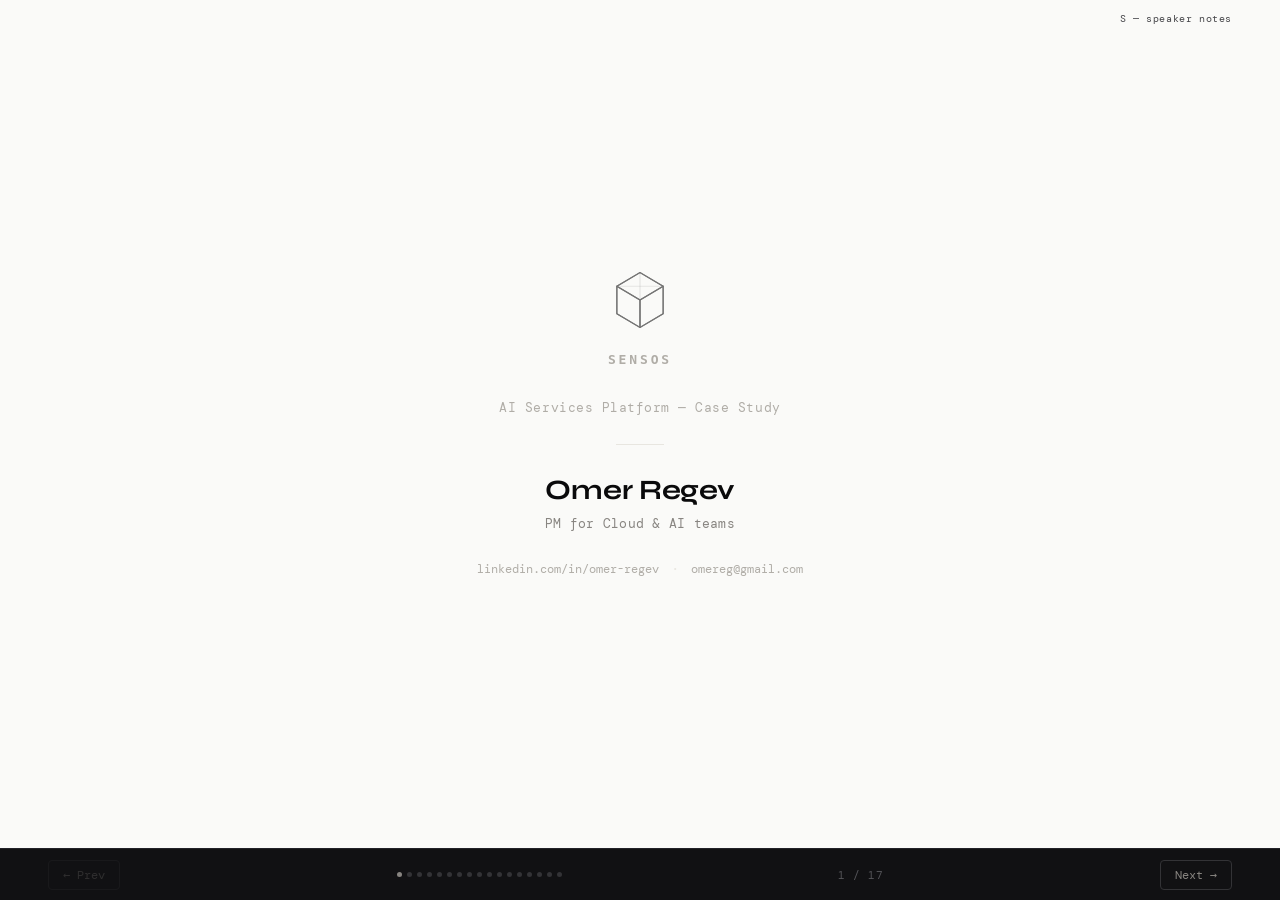
==== commit 2564318c: "Update presentation deck with full 12-improvement pass - Title and thank-you slides added (with pres" ====
--- a/index.html
+++ b/index.html
@@ -2,8 +2,8 @@
 <html lang="en">
 <head>
   <meta charset="UTF-8">
-  <meta name="viewport" content="width=1440">
-  <title>Sensos — Ops Intelligence Demo</title>
+  <meta name="viewport" content="width=device-width, initial-scale=1.0">
+  <title>Sensos — AI Services Platform (Case Study)</title>
   <link rel="preconnect" href="https://fonts.googleapis.com">
   <link rel="preconnect" href="https://fonts.gstatic.com" crossorigin>
   <link href="https://fonts.googleapis.com/css2?family=Syne:wght@400;500;600;700;800&family=DM+Mono:ital,wght@0,400;0,500;1,400&display=swap" rel="stylesheet">
@@ -11,376 +11,975 @@
 </head>
 <body>
 
-<!-- ══════════════════════════════════════════════════════════
-     SCREEN 0 — TITLE
-══════════════════════════════════════════════════════════ -->
-<div id="screen-title" class="screen active">
-  <div class="title-inner">
-    <svg class="logo-hero" viewBox="0 0 60 70" fill="none" xmlns="http://www.w3.org/2000/svg">
-      <!-- Outer hexagon (isometric cube silhouette) -->
-      <path class="logo-path"
-        d="M30 3 L57 19 L57 51 L30 67 L3 51 L3 19 Z"
-        stroke="white" stroke-width="1.2" stroke-linejoin="round"/>
-      <!-- Top face -->
-      <path class="logo-path"
-        d="M30 3 L57 19 L30 35 L3 19 Z"
-        stroke="white" stroke-width="1.5" stroke-linejoin="round"/>
-      <!-- Left face -->
-      <path class="logo-path"
-        d="M3 19 L3 51 L30 67 L30 35 Z"
-        stroke="white" stroke-width="1.5" stroke-linejoin="round"/>
-      <!-- Right face -->
-      <path class="logo-path"
-        d="M57 19 L57 51 L30 67 L30 35 Z"
-        stroke="white" stroke-width="1.5" stroke-linejoin="round"/>
-      <!-- Inner structural lines -->
-      <line class="logo-path" x1="30" y1="35" x2="30" y2="3"  stroke="white" stroke-width="0.7" stroke-opacity="0.3"/>
-      <line class="logo-path" x1="3"  y1="19" x2="57" y2="19" stroke="white" stroke-width="0.7" stroke-opacity="0.25"/>
+<div id="deck-stage">
+
+<!-- ══ TITLE ═════════════════════════════════════════════ -->
+<section class="deck-section" id="slide-title">
+  <div class="title-slide-inner">
+    <svg class="deck-logo" viewBox="0 0 60 70" fill="none" xmlns="http://www.w3.org/2000/svg">
+      <path d="M30 3 L57 19 L57 51 L30 67 L3 51 L3 19 Z" stroke="#0A0A0B" stroke-width="1.2" stroke-linejoin="round"/>
+      <path d="M30 3 L57 19 L30 35 L3 19 Z" stroke="#0A0A0B" stroke-width="1.5" stroke-linejoin="round"/>
+      <path d="M3 19 L3 51 L30 67 L30 35 Z" stroke="#0A0A0B" stroke-width="1.5" stroke-linejoin="round"/>
+      <path d="M57 19 L57 51 L30 67 L30 35 Z" stroke="#0A0A0B" stroke-width="1.5" stroke-linejoin="round"/>
+      <line x1="30" y1="35" x2="30" y2="3" stroke="#0A0A0B" stroke-width="0.7" stroke-opacity="0.3"/>
+      <line x1="3" y1="19" x2="57" y2="19" stroke="#0A0A0B" stroke-width="0.7" stroke-opacity="0.25"/>
     </svg>
     <div class="title-wordmark">SENSOS</div>
-    <div class="title-enter">Click anywhere to enter</div>
-  </div>
-</div>
-
-<!-- ══════════════════════════════════════════════════════════
-     SCREEN 1 — MAIN VIEW
-══════════════════════════════════════════════════════════ -->
-<div id="screen-main" class="screen">
-  <div class="layout">
-    <aside class="sidebar" data-sidebar="overview"></aside>
-    <div class="main">
-      <div class="briefing-bar" id="main-briefing"></div>
-      <div class="overview-split">
-        <div class="overview-left">
-          <div id="fleet-summary-strip" class="fleet-summary-strip"></div>
-          <!-- Tab switcher -->
-          <div class="overview-tabs" id="overview-tabs">
-            <button class="overview-tab-btn active" data-tab="live" onclick="setOverviewTab('live')">Live shipments</button>
-            <button class="overview-tab-btn" data-tab="status" onclick="setOverviewTab('status')">Lane status</button>
-          </div>
-          <!-- Live shipments panel -->
-          <div id="overview-live" class="overview-panel">
-            <div id="main-approvals"></div>
-            <div id="overview-shipments"></div>
-          </div>
-          <!-- Lane status panel -->
-          <div id="overview-status" class="overview-panel" style="display:none"></div>
-        </div>
-        <div class="overview-map-panel">
-          <div id="world-map-container"></div>
-          <!-- Map controls overlay — shown on Lane status tab only -->
-          <div id="map-controls" style="display:none"></div>
-        </div>
-      </div>
-    </div>
-  </div>
-</div><!-- #screen-main -->
-
-<!-- ══════════════════════════════════════════════════════════
-     SCREEN 2 — LANE DETAIL
-══════════════════════════════════════════════════════════ -->
-<div id="screen-lane" class="screen">
-  <div class="layout">
-    <aside class="sidebar" data-sidebar="lanes"></aside>
-
-    <!-- Lane main -->
-    <!-- Floating agent command bar -->
-    <div class="lane-command-bar" id="lane-command-bar">
-      <div class="lane-command-agents-label">
-        <span class="lcb-dot"></span>4 agents active
-      </div>
-      <input class="lane-command-input" id="lane-command-input"
-             type="text" autocomplete="off" spellcheck="false"
-             placeholder="Ask the agents to act on this lane...">
-      <button class="lane-command-send" id="lane-command-send" aria-label="Send">
-        <svg width="14" height="14" viewBox="0 0 16 16" fill="none">
-          <path d="M3 8 L13 8 M9 4 L13 8 L9 12" stroke="currentColor" stroke-width="1.6" stroke-linecap="round" stroke-linejoin="round"/>
-        </svg>
-      </button>
-    </div>
-
-    <div class="lane-main">
-
-      <!-- Lane header -->
-      <div class="lane-header" id="lane-header-content">
-        <!-- Rendered by JS -->
-      </div>
-
-      <!-- Lane metrics strip -->
-      <div class="lane-metrics-strip" id="lane-metrics-strip">
-        <!-- Rendered by JS -->
-      </div>
-
-      <!-- Stage pipeline -->
-      <div class="stage-pipeline-wrap">
-        <div class="pipeline-label">Shipment journey</div>
-        <div class="stage-pipeline" id="stage-pipeline">
-          <!-- Rendered by JS -->
-        </div>
-        <!-- Shipment expansion (Middle Mile) -->
-        <div class="stage-shipments" id="stage-shipments-wrap">
-          <div id="stage-shipments-inner"></div>
-        </div>
-      </div>
-
-      <!-- Tabs -->
-      <div class="tabs-bar">
-        <button class="tab-btn" data-tab="history">History</button>
-        <button class="tab-btn active" data-tab="live">
-          Live <span class="tab-live-dot"></span>
-        </button>
-        <button class="tab-btn" data-tab="outlook">Outlook</button>
-      </div>
-
-      <!-- Tab body -->
-      <div id="tab-live" style="flex:1;min-height:0;overflow:hidden;display:flex">
-        <div class="activity-feed-wrap">
-          <div id="activity-feed">
-            <!-- Rendered by JS -->
-          </div>
-        </div>
-        <aside class="config-panel">
-          <div id="config-panel-content">
-            <!-- Rendered by JS -->
-          </div>
-        </aside>
-      </div>
-
-      <!-- History tab -->
-      <div id="tab-history" class="history-content" style="display:none;flex:1;overflow-y:auto">
-        <div class="history-chart-title">Out-of-range rate (%) — last 6 months</div>
-        <div class="mini-chart">
-          <div class="chart-bar" style="height:8%"  data-val="0.1%"></div>
-          <div class="chart-bar" style="height:14%" data-val="0.2%"></div>
-          <div class="chart-bar" style="height:0%"  data-val="0.0%"></div>
-          <div class="chart-bar warn" style="height:100%" data-val="4.2%"></div>
-          <div class="chart-bar" style="height:12%" data-val="0.1%"></div>
-          <div class="chart-bar" style="height:0%"  data-val="0.0%"></div>
-        </div>
-        <div class="chart-months">
-          <span class="chart-month">Jan</span>
-          <span class="chart-month">Feb</span>
-          <span class="chart-month">Mar</span>
-          <span class="chart-month">Jun</span>
-          <span class="chart-month">Jul</span>
-          <span class="chart-month">Aug</span>
-        </div>
-        <div style="margin-top:20px;font-size:12px;color:var(--muted);line-height:1.7">
-          Jun spike caused by seasonal ice config mismatch. Resolution Agent corrected config on 14 Jun.
-          Subsequent months returned to baseline.
-        </div>
-      </div>
-
-      <!-- Outlook tab -->
-      <div id="tab-outlook" class="outlook-content" style="display:none;flex:1;overflow-y:auto">
-        <div class="outlook-item">
-          <span class="outlook-icon">⚠</span>
-          <div class="outlook-text">
-            <strong>Heat advisory — Tue–Wed</strong>
-            <span>Ambient temps forecast above 30°C in Miami. Prevention Agent monitoring 8 upcoming shipments. No action required yet.</span>
-          </div>
-        </div>
-        <div class="outlook-item">
-          <span class="outlook-icon">📦</span>
-          <div class="outlook-text">
-            <strong>14 shipments dispatching tomorrow</strong>
-            <span>Scheduled 06:00–10:00. 2 flagged for overnight uplift by Prevention Agent (pending weather confirmation).</span>
-          </div>
-        </div>
-        <div class="outlook-item">
-          <span class="outlook-icon">💡</span>
-          <div class="outlook-text">
-            <strong>Optimization recommendation pending</strong>
-            <span>Reduce ice to 1 box on overnight shipments Nov–Feb. Projected saving $18K/yr. Awaiting your approval.</span>
-          </div>
-        </div>
-      </div>
-
-    </div><!-- .lane-main -->
-  </div><!-- .layout -->
-</div><!-- #screen-lane -->
-
-<!-- ══════════════════════════════════════════════════════════
-     SCREEN 3 — AGENTS
-══════════════════════════════════════════════════════════ -->
-<div id="screen-agents" class="screen">
-  <div class="layout">
-    <aside class="sidebar" data-sidebar="agents"></aside>
-    <div class="agents-main">
-      <div class="agents-header">
-        <div class="agents-title">Agents</div>
-        <div class="agents-subtitle">4 agents active · All systems operational</div>
-      </div>
-      <div class="agents-body">
-        <div class="agents-constellation" id="agents-constellation">
-          <!-- Rendered by JS -->
-        </div>
-        <div class="agent-detail-panel" id="agent-detail-panel">
-          <!-- Rendered by JS -->
-        </div>
-      </div>
-    </div>
-  </div>
-</div><!-- #screen-agents -->
-
-<!-- ══════════════════════════════════════════════════════════
-     SCREEN 4 — PRODUCTS LIST
-══════════════════════════════════════════════════════════ -->
-<div id="screen-products" class="screen">
-  <div class="layout">
-    <aside class="sidebar" data-sidebar="products"></aside>
-    <div class="products-main">
-      <div class="briefing-bar" style="justify-content:flex-start;gap:16px">
-        <div class="briefing-text"><strong>3 products</strong> · 2 chilled · 1 ambient · 1 optimization pending approval</div>
-        <div class="briefing-status"><span class="briefing-dot"></span>All in spec</div>
-      </div>
-      <div class="content-scroll">
-        <div class="section-label">Products</div>
-        <div class="lane-list" id="products-lane-list">
-          <!-- Rendered by JS -->
-        </div>
-      </div>
-    </div>
-  </div>
-</div><!-- #screen-products -->
-
-<!-- ══════════════════════════════════════════════════════════
-     SCREEN 5 — MANAGE LANES
-══════════════════════════════════════════════════════════ -->
-<div id="screen-lanes" class="screen">
-  <div class="layout">
-    <aside class="sidebar" data-sidebar="lanes"></aside>
-    <div class="products-main">
-      <div class="briefing-bar" id="lanes-briefing" style="justify-content:flex-start;gap:16px">
-        <!-- Rendered by JS -->
-      </div>
-      <div class="content-scroll">
-        <div class="section-label-row">
-          <div class="section-label" style="padding-top:0">Manage lanes</div>
-          <button class="lanes-add-btn" onclick="showToast('Adding lanes is disabled in this demo')">+ Add lane</button>
-        </div>
-        <div class="lane-list" id="lanes-list">
-          <!-- Rendered by JS -->
-        </div>
-      </div>
-    </div>
-  </div>
-</div><!-- #screen-lanes -->
-
-<!-- ══════════════════════════════════════════════════════════
-     SCREEN 6 — PRODUCT DETAIL
-══════════════════════════════════════════════════════════ -->
-<div id="screen-product" class="screen">
-  <div class="layout">
-    <aside class="sidebar" data-sidebar="products"></aside>
-    <div class="lane-main">
-      <div class="lane-header" id="product-header-content"><!-- Rendered by JS --></div>
-      <div id="tab-product-live" style="flex:1;min-height:0;overflow:hidden;display:flex">
-        <div class="activity-feed-wrap" id="product-feed"><!-- Rendered by JS --></div>
-        <aside class="config-panel" id="product-config-panel"><!-- Rendered by JS --></aside>
-      </div>
-    </div>
-  </div>
-</div><!-- #screen-product -->
-
-<!-- ══════════════════════════════════════════════════════════
-     SCREEN 7 — SHIPMENTS LIST
-══════════════════════════════════════════════════════════ -->
-<div id="screen-shipments" class="screen">
-  <div class="layout">
-    <aside class="sidebar" data-sidebar="shipments"></aside>
-    <div class="products-main">
-      <div class="briefing-bar" id="shipments-briefing" style="justify-content:flex-start;gap:16px">
-        <!-- Rendered by JS -->
-      </div>
-      <div class="content-scroll">
-        <div class="section-label-row">
-          <div class="section-label" style="padding-top:0">Shipments</div>
-          <div class="shipments-filter" id="shipments-filter">
-            <button class="ship-filter-btn active" data-f="all" onclick="setShipmentFilter('all')">All</button>
-            <button class="ship-filter-btn" data-f="live" onclick="setShipmentFilter('live')">Live</button>
-            <button class="ship-filter-btn" data-f="delivered" onclick="setShipmentFilter('delivered')">Delivered</button>
-          </div>
-        </div>
-        <div class="lane-list" id="shipments-list">
-          <!-- Rendered by JS -->
-        </div>
-      </div>
-    </div>
-  </div>
-</div><!-- #screen-shipments -->
-
-<!-- ══════════════════════════════════════════════════════════
-     SCREEN 8 — SHIPMENT DETAIL
-══════════════════════════════════════════════════════════ -->
-<div id="screen-shipment" class="screen">
-  <div class="layout">
-    <aside class="sidebar" data-sidebar="shipments"></aside>
-
-    <!-- Floating agent command bar -->
-    <div class="lane-command-bar" id="shipment-command-bar">
-      <div class="lane-command-agents-label">
-        <span class="lcb-dot"></span>4 agents active
-      </div>
-      <input class="lane-command-input" id="shipment-command-input"
-             type="text" autocomplete="off" spellcheck="false"
-             placeholder="Ask the agents about this shipment...">
-      <button class="lane-command-send" id="shipment-command-send" aria-label="Send">
-        <svg width="14" height="14" viewBox="0 0 16 16" fill="none">
-          <path d="M3 8 L13 8 M9 4 L13 8 L9 12" stroke="currentColor" stroke-width="1.6" stroke-linecap="round" stroke-linejoin="round"/>
-        </svg>
-      </button>
-    </div>
-
-    <div class="lane-main">
-      <!-- Shipment header -->
-      <div class="lane-header" id="shipment-header-content">
-        <!-- Rendered by JS -->
-      </div>
-
-      <!-- Journey pipeline -->
-      <div class="stage-pipeline-wrap">
-        <div class="pipeline-label">Shipment journey</div>
-        <div class="stage-pipeline" id="shipment-pipeline">
-          <!-- Rendered by JS -->
-        </div>
-      </div>
-
-      <!-- Timeline -->
-      <div class="shipment-timeline-wrap">
-        <div class="section-label" style="padding:16px 24px 8px">Activity</div>
-        <div class="updates-feed" id="shipment-timeline">
-          <!-- Rendered by JS -->
-        </div>
-      </div>
-    </div><!-- .lane-main -->
-  </div><!-- .layout -->
-</div><!-- #screen-shipment -->
-
-<!-- ══════════════════════════════════════════════════════════
-     AGENT POPUP CONTAINER (fixed, all screens)
-══════════════════════════════════════════════════════════ -->
-<div id="popup-container"></div>
-
-<!-- ══════════════════════════════════════════════════════════
-     DEMO CONTROLS (presentation only)
-══════════════════════════════════════════════════════════ -->
-<div id="demo-controls">
-  <span class="demo-label">Scenario</span>
-  <div class="demo-toggle">
-    <button class="demo-toggle-btn active" data-mode="quiet">Quiet</button>
-    <button class="demo-toggle-btn" data-mode="active">Exception</button>
-  </div>
-  <button class="demo-sim-btn" id="demo-sim-btn">Simulate agent →</button>
-  <button class="demo-restart-btn" id="demo-restart-btn">↺ Restart</button>
-</div>
-
-<!-- Toast container -->
-<div id="demo-toast-container"></div>
-
-<!-- Scripts -->
+    <div class="title-project">AI Services Platform — Case Study</div>
+    <div class="title-divider"></div>
+    <div class="title-presenter">Omer Regev</div>
+    <div class="title-role">PM for Cloud &amp; AI teams</div>
+    <div class="title-links">
+      <a class="title-link" href="https://www.linkedin.com/in/omer-regev/" target="_blank" rel="noopener">linkedin.com/in/omer-regev</a>
+      <span class="title-sep">·</span>
+      <a class="title-link" href="mailto:omereg@gmail.com">omereg@gmail.com</a>
+    </div>
+  </div>
+</section>
+
+<!-- ══ §0 DISCOVERY ══════════════════════════════════════ -->
+<section class="deck-section" id="slide-discovery">
+  <div class="slide-label anim">§0 — Discovery</div>
+  <h1 class="slide-heading anim">What we were working from.</h1>
+
+  <div class="discovery-layout">
+    <div class="discovery-nodes anim">
+      <div class="source-node" data-node="brief">
+        <div class="source-node-label">Customer Brief</div>
+        <div class="source-node-subtitle">Sensos product team</div>
+      </div>
+      <div class="source-node" data-node="telemetry">
+        <div class="source-node-label">Telemetry Spec</div>
+        <div class="source-node-subtitle">Smart label capabilities</div>
+      </div>
+      <div class="source-node" data-node="calibration">
+        <div class="source-node-label">Industry Calibration</div>
+        <div class="source-node-subtitle">Call with Daniel, Head of Ops<br>D2C Rx fulfillment (UK)</div>
+      </div>
+    </div>
+
+    <!-- Panel: Customer Brief -->
+    <div class="discovery-panel" id="panel-brief">
+      <div>
+        <div class="discovery-panel-title">Customer Brief</div>
+        <div class="discovery-quote">"Every week, two of our people spend about an hour a day each pulling temperature data off individual devices into Excel..."</div>
+        <div class="discovery-quote">"We only find out about a temperature problem when a patient complains — we're blind to everything that arrived warm and never got reported."</div>
+        <div class="discovery-quote">"That decision logic basically lives in his head."</div>
+      </div>
+      <div>
+        <div class="discovery-panel-title" style="margin-bottom:10px">Insights derived</div>
+        <ul class="arrow-list">
+          <li>Ops process is person-dependent, not system-dependent</li>
+          <li>Failure signal lags by days to weeks</li>
+          <li>No structured remediation loop</li>
+        </ul>
+      </div>
+    </div>
+
+    <!-- Panel: Telemetry Spec -->
+    <div class="discovery-panel" id="panel-telemetry">
+      <div>
+        <div class="discovery-panel-title">Telemetry Spec</div>
+        <div class="discovery-quote">"Smart labels: temperature, GPS, tamper, shock. Continuous telemetry, not USB download."</div>
+        <div class="discovery-quote">"5% monitored sample today — 300 out of 6,000 shipments per day."</div>
+        <div class="discovery-quote">"Labels transmit in real time. Arrival events and delivery confirmations included."</div>
+      </div>
+      <div>
+        <div class="discovery-panel-title" style="margin-bottom:10px">Insights derived</div>
+        <ul class="arrow-list">
+          <li>Real-time data available — nobody is reading it systematically</li>
+          <li>Sample is representative: patterns on 5% apply across all 6,000</li>
+          <li>Sensor data is already there; the intelligence layer is what's missing</li>
+        </ul>
+      </div>
+    </div>
+
+    <!-- Panel: Calibration -->
+    <div class="discovery-panel" id="panel-calibration">
+      <div>
+        <div class="discovery-panel-title">Industry Calibration — Daniel, Head of Ops (D2C Rx, UK)</div>
+        <div class="discovery-quote">"6,000 packages per day, direct to patients. About 1,000 employees."</div>
+        <div class="discovery-quote">"98% delivery success — that's the industry standard. We buy our way there."</div>
+        <div class="discovery-quote">"Ice is about 40% of our COP. We use 2 boxes because we don't know which routes need less."</div>
+      </div>
+      <div>
+        <div class="discovery-panel-title" style="margin-bottom:10px">Calibration inputs used</div>
+        <ul class="arrow-list">
+          <li>2% out-of-range rate (98% success = industry standard)</li>
+          <li>$500 avg package value (Daniel's range: £150-500, conservative)</li>
+          <li>$1 COP — ice is ~40% of this ($0.40/package)</li>
+          <li>6,000/day as realistic D2C pharma scale</li>
+        </ul>
+        <div class="discovery-key-insight" style="margin-top:16px">"98% success is BOUGHT, not engineered." Visibility would enable safe reduction — same performance, less spend.</div>
+      </div>
+    </div>
+
+    <!-- Empty state -->
+    <div class="discovery-empty">← Click a source to expand</div>
+  </div>
+</section>
+
+<!-- ══ §1 PROBLEM ════════════════════════════════════════ -->
+<section class="deck-section" id="slide-problem">
+  <div class="slide-label anim">§1 — The Problem</div>
+  <h1 class="slide-heading anim">Who's running this operation, and what's breaking for them.</h1>
+
+  <div class="problem-layout anim">
+    <!-- Left: persona cards -->
+    <div class="persona-list">
+      <div class="persona-card" data-persona="ops-lead">
+        <span class="badge badge-primary">Primary</span>
+        <div class="persona-card-name">Ops Lead</div>
+      </div>
+      <div class="persona-card" data-persona="ops-team">
+        <span class="badge badge-primary">Primary</span>
+        <div class="persona-card-name">Ops Team ×2</div>
+      </div>
+      <div class="persona-card" data-persona="warehouse">
+        <span class="badge badge-downstream">Downstream</span>
+        <div class="persona-card-name">Warehouse Team</div>
+      </div>
+      <div class="persona-card" data-persona="patient">
+        <span class="badge badge-enduser">End User</span>
+        <div class="persona-card-name">Patient</div>
+      </div>
+      <div class="persona-card" data-persona="compliance">
+        <span class="badge badge-inferred">Inferred</span>
+        <div class="persona-card-name">Compliance Officer</div>
+      </div>
+    </div>
+
+    <!-- Right: detail panels -->
+    <div style="flex:1;display:flex;flex-direction:column;gap:12px;min-height:0">
+
+      <div class="persona-detail-panel" id="detail-ops-lead">
+        <div class="jtbd-block">
+          <div class="jtbd-label">Job to be done</div>
+          <div class="jtbd-text">Get temperature-sensitive medications to the patient in spec, at scale, without living inside the process.</div>
+          <div class="subjob-row">
+            <span class="subjob-pill">Monitor</span>
+            <span class="subjob-pill">Detect</span>
+            <span class="subjob-pill">Attribute</span>
+            <span class="subjob-pill">Remediate</span>
+            <span class="subjob-pill">Optimize</span>
+          </div>
+        </div>
+        <ul class="cross-list">
+          <li>Blind to in-transit failures until a patient complains</li>
+          <li>Decision logic lives in his head — not documented, not transferable, not auditable</li>
+          <li>Remediates by emailing warehouses — no confirmation, no feedback loop</li>
+          <li>Patterns catch him too late (Friday review = week of damage already done)</li>
+          <li>Over-provisions because he can't see what's needed. Hits 98% by spending more, not by knowing more.</li>
+        </ul>
+      </div>
+
+      <div class="persona-detail-panel" id="detail-ops-team">
+        <div class="jtbd-block">
+          <div class="jtbd-label">Job to be done</div>
+          <div class="jtbd-text">Keep the ops lead informed and the operation moving.</div>
+          <div class="subjob-row">
+            <span class="subjob-pill">Data collection</span>
+            <span class="subjob-pill">Weekly reporting</span>
+            <span class="subjob-pill">Ad-hoc lookups</span>
+          </div>
+        </div>
+        <ul class="cross-list">
+          <li>1 hour/day each pulling USB logger data into Excel</li>
+          <li>Compile a weekly sheet for the ops lead's Friday review</li>
+          <li>Their entire value is manual data wrangling — no analysis, no action authority</li>
+          <li>At 15× scale: this process doesn't stretch. It breaks. 300 shipments/day from USB loggers is not physically possible.</li>
+        </ul>
+      </div>
+
+      <div class="persona-detail-panel" id="detail-warehouse">
+        <div class="jtbd-block">
+          <div class="jtbd-label">Job to be done</div>
+          <div class="jtbd-text">Pack and dispatch shipments correctly, respond to ops lead instructions.</div>
+          <div class="subjob-row">
+            <span class="subjob-pill">Packing</span>
+            <span class="subjob-pill">Ice config</span>
+            <span class="subjob-pill">Dispatch</span>
+          </div>
+        </div>
+        <ul class="cross-list">
+          <li>Receives instructions by email — no structured confirmation back</li>
+          <li>No visibility on whether changes actually worked</li>
+          <li>At scale: email chains break under volume of concurrent exceptions</li>
+        </ul>
+      </div>
+
+      <div class="persona-detail-panel" id="detail-patient">
+        <div class="jtbd-block">
+          <div class="jtbd-label">Job to be done</div>
+          <div class="jtbd-text">Receive medication in spec, on time, without having to think about logistics.</div>
+          <div class="subjob-row">
+            <span class="subjob-pill">Receive delivery</span>
+            <span class="subjob-pill">Confirm receipt</span>
+          </div>
+        </div>
+        <ul class="cross-list">
+          <li>Current failure signal: their complaint — after the product has already failed</li>
+          <li>No proactive notification when a delivery is at risk</li>
+          <li>On direct-ship lanes: a missed delivery means out-of-range product sitting in a warm van</li>
+        </ul>
+      </div>
+
+      <div class="persona-detail-panel" id="detail-compliance">
+        <div class="jtbd-block">
+          <div class="jtbd-label">Job to be done</div>
+          <div class="jtbd-text">Demonstrate regulatory adherence at scale.</div>
+          <div class="subjob-row">
+            <span class="subjob-pill">Audit readiness</span>
+            <span class="subjob-pill">Reporting</span>
+            <span class="subjob-pill">Incident documentation</span>
+          </div>
+        </div>
+        <ul class="cross-list">
+          <li>No structured audit trail for temperature excursions today</li>
+          <li>At scale: manual incident reporting becomes a liability</li>
+          <li>Compliance is a readiness play — becomes urgent when volumes grow or regulators audit</li>
+        </ul>
+      </div>
+    </div>
+  </div>
+
+  <div class="two-problems anim">
+    <div class="problem-card">
+      <div class="problem-card-title">Blindness</div>
+      <div class="problem-card-body">They only find out about a failure when a patient complains. Everything else is invisible.</div>
+    </div>
+    <div class="problem-card">
+      <div class="problem-card-title">Over-provisioning trap</div>
+      <div class="problem-card-body">98% delivery success — bought, not engineered.</div>
+      <div class="problem-card-callout">Safe cost reduction is impossible without visibility.</div>
+    </div>
+  </div>
+</section>
+
+<!-- ══ §2a COST ═══════════════════════════════════════════ -->
+<section class="deck-section" id="slide-cost">
+  <div class="slide-label anim">§2 — The Cost</div>
+  <h1 class="slide-heading anim">What blindness costs.</h1>
+
+  <div class="cost-layout">
+    <div class="cost-block anim">
+      <div>
+        <div class="cost-number">$22M</div>
+        <div class="cost-unit">/ year — product exposure</div>
+      </div>
+      <div>
+        <div class="cost-formula">6,000 packages/day × 365 × 2% out-of-range × $500/package</div>
+        <div class="cost-note">Product loss + reship. Before regulatory exposure. Before patient harm. The floor, not the ceiling.</div>
+      </div>
+    </div>
+
+    <div class="cost-block anim">
+      <div>
+        <div class="cost-number secondary">+$440K</div>
+        <div class="cost-unit">/ year — over-provisioning waste</div>
+      </div>
+      <div>
+        <div class="cost-formula">6,000 packages/day × 365 × $1 COP × 20% saving potential</div>
+        <div class="cost-note">Over-provisioning waste — already being spent. Recoverable once you can see what's actually needed.</div>
+      </div>
+    </div>
+
+    <div class="assumptions-table anim">
+      <div class="assumptions-label">Assumptions and sources</div>
+      <div class="assumption-row"><span class="assumption-key">6,000 packages/day</span><span class="assumption-val">Daniel (D2C Rx comparable)</span></div>
+      <div class="assumption-row"><span class="assumption-key">2% out-of-range rate</span><span class="assumption-val">Industry standard · Daniel confirmed</span></div>
+      <div class="assumption-row"><span class="assumption-key">$500 avg package value</span><span class="assumption-val">Daniel: £150-500 range, conservative midpoint</span></div>
+      <div class="assumption-row"><span class="assumption-key">$1 COP (ice = $0.40 = 40%)</span><span class="assumption-val">Daniel: £1-1.5, simplified</span></div>
+      <div class="assumption-row"><span class="assumption-key">20% ice saving potential</span><span class="assumption-val">2-box to 1-box on proven lanes</span></div>
+    </div>
+  </div>
+</section>
+
+<!-- ══ §2b MATRIX ═════════════════════════════════════════ -->
+<section class="deck-section" id="slide-matrix">
+  <div class="slide-label anim">§2 — Impact / Effort</div>
+  <h1 class="slide-heading anim">Where to pull first.</h1>
+
+  <div class="matrix-layout">
+    <div class="matrix-container anim">
+      <svg id="impact-matrix" viewBox="0 0 700 400" xmlns="http://www.w3.org/2000/svg">
+        <!-- Axes -->
+        <line x1="80" y1="20" x2="80" y2="360" stroke="#E8E6E0" stroke-width="1.5"/>
+        <line x1="80" y1="360" x2="640" y2="360" stroke="#E8E6E0" stroke-width="1.5"/>
+
+        <!-- Y axis label -->
+        <text x="18" y="195" font-size="10" fill="#888581" font-family="DM Mono, monospace"
+              transform="rotate(-90, 18, 195)" text-anchor="middle" letter-spacing="1">IMPACT</text>
+        <text x="46" y="28" font-size="9" fill="#B0ADA7" font-family="DM Mono, monospace" text-anchor="middle">HIGH</text>
+        <text x="46" y="358" font-size="9" fill="#B0ADA7" font-family="DM Mono, monospace" text-anchor="middle">LOW</text>
+
+        <!-- X axis label -->
+        <text x="360" y="390" font-size="10" fill="#888581" font-family="DM Mono, monospace"
+              text-anchor="middle" letter-spacing="1">EFFORT</text>
+        <text x="88" y="378" font-size="9" fill="#B0ADA7" font-family="DM Mono, monospace">HIGH</text>
+        <text x="610" y="378" font-size="9" fill="#B0ADA7" font-family="DM Mono, monospace">LOW</text>
+
+        <!-- Focus zone and dots drawn by JS -->
+      </svg>
+    </div>
+
+    <div class="matrix-footer anim">
+      <div style="font-family:var(--font-mono);font-size:11px;color:var(--muted-2)">
+        Hover or click any dot for detail
+      </div>
+    </div>
+  </div>
+</section>
+
+<!-- ══ §2c WHAT WE'RE SOLVING ════════════════════════════ -->
+<section class="deck-section" id="slide-solving">
+  <div class="slide-label anim">§2 — What We're Solving</div>
+  <h1 class="slide-heading anim">Four problems. Four agents.</h1>
+
+  <div class="solving-list anim">
+    <div class="solving-item">
+      <div class="solving-num">1</div>
+      <div>
+        <div class="solving-text">Detect</div>
+        <div class="solving-sub">Real-time, before the patient complaint. The foundation everything else depends on.</div>
+        <div class="solving-agent">→ Shipment Intelligence Agent</div>
+      </div>
+    </div>
+    <div class="solving-item">
+      <div class="solving-num">2</div>
+      <div>
+        <div class="solving-text">Prevent</div>
+        <div class="solving-sub">Intervene while the shipment is still moving. Proactive weather adjustments; reactive mid-transit handling.</div>
+        <div class="solving-agent">→ Prevention Agent</div>
+      </div>
+    </div>
+    <div class="solving-item">
+      <div class="solving-num">3</div>
+      <div>
+        <div class="solving-text">Attribute + Remediate</div>
+        <div class="solving-sub">Close the loop. Root cause, structured action, outcome check. Manual process breaks at scale.</div>
+        <div class="solving-agent">→ Resolution Agent</div>
+      </div>
+    </div>
+    <div class="solving-item">
+      <div class="solving-num">4</div>
+      <div>
+        <div class="solving-text">Optimise</div>
+        <div class="solving-sub">Right-provision once you can see what's needed. $440K/yr in over-provisioning, recoverable.</div>
+        <div class="solving-agent">→ Optimization Agent</div>
+      </div>
+    </div>
+  </div>
+
+  <div class="solving-footer anim">
+    <button class="not-solving-toggle" id="not-solving-btn">What we're not solving →</button>
+  </div>
+
+  <!-- Overlay: what we're NOT solving -->
+  <div class="not-solving-overlay" id="not-solving-overlay">
+    <div class="not-solving-header">
+      <div class="not-solving-title">What we're not solving — and why</div>
+      <button class="not-solving-close" id="not-solving-close">✕ Close</button>
+    </div>
+    <div class="not-solving-items">
+      <div class="not-solving-item">
+        <div class="not-solving-label">Lane Optimization</div>
+        <div class="not-solving-reason">Low urgency. Client raised it last. Becomes available once the detection layer is in place and lane data is accumulating.</div>
+      </div>
+      <div class="not-solving-item">
+        <div class="not-solving-label">Monitor (labor)</div>
+        <div class="not-solving-reason">Solved by Sensos adoption itself, not by an agent. USB-logger data wrangling goes away when smart labels go everywhere.</div>
+      </div>
+      <div class="not-solving-item">
+        <div class="not-solving-label">Reporting</div>
+        <div class="not-solving-reason">A byproduct of the automation we're already building. Structured logs exist once the agents are running. No separate workstream needed.</div>
+      </div>
+      <div class="not-solving-item">
+        <div class="not-solving-label">High-Value Pareto</div>
+        <div class="not-solving-reason">Real problem. Different intervention type — requires human judgment, not agent automation. Out of scope for this build, not out of scope permanently.</div>
+      </div>
+      <div class="not-solving-item">
+        <div class="not-solving-label">Compliance automation</div>
+        <div class="not-solving-reason">High impact when it matters. A readiness play: critical when volumes grow or regulators audit. Requires regulatory approval to automate actions — not our constraint to solve today.</div>
+      </div>
+    </div>
+  </div>
+</section>
+
+<!-- ══ §3.1 VISION ════════════════════════════════════════ -->
+<section class="deck-section" id="slide-vision">
+  <div class="slide-label anim">§3.1 — Vision</div>
+  <h1 class="slide-heading anim">What Sensos is becoming.</h1>
+
+  <div class="vision-statement anim">
+    An AI agent for autonomous ops, driven by real-time data. Extending the team, not just facilitating the work.
+  </div>
+
+  <div class="vision-transform anim">
+    <div class="vision-state">
+      <div class="vision-state-label">Today</div>
+      <div class="vision-state-title">Visibility platform</div>
+      <div class="vision-state-body">Data dashboards. The human reads and decides what to do. Everything is available. Nothing happens without someone acting on it.</div>
+    </div>
+    <div class="vision-arrow">→</div>
+    <div class="vision-state">
+      <div class="vision-state-label">Where this goes</div>
+      <div class="vision-state-title">AI services platform</div>
+      <div class="vision-state-body">Agents act. They report back what they handled. The ops team reviews, steers, and makes the judgment calls on the exceptions that matter.</div>
+    </div>
+  </div>
+
+  <div class="ceo-quote anim">
+    <div class="ceo-quote-text">"We don't hand the customer a dashboard. We hand them a resolution log. By the time they look up, it's already done."</div>
+    <div class="ceo-quote-attr">Aviv — CEO, Sensos</div>
+  </div>
+</section>
+
+<!-- ══ §3.2 PLATFORM ══════════════════════════════════════ -->
+<section class="deck-section" id="slide-platform">
+  <div class="slide-label anim">§3.2 — Platform</div>
+  <h1 class="slide-heading anim">We're not building an agent for one client. We're building the infrastructure.</h1>
+
+  <div class="platform-grid anim">
+    <div class="platform-col">
+      <div class="platform-col-label">Triggers</div>
+      <div class="platform-item">Telemetry / events (every label reading)</div>
+      <div class="platform-item">Scheduled (batch, daily, weekly cycles)</div>
+      <div class="platform-item">Manual invocation (any authenticated user)</div>
+      <div class="platform-expanded-items" id="triggers-expanded">
+        <div class="platform-item">Webhook / external event (carrier, WMS)</div>
+        <div class="platform-item">Rule threshold crossing (configurable)</div>
+      </div>
+      <button class="platform-expand-btn" data-target="triggers-expanded" data-more="+ 2 more" data-less="− show less">+ 2 more</button>
+    </div>
+    <div class="platform-col">
+      <div class="platform-col-label">Knowledge base</div>
+      <div class="platform-item">Shipment history (per-shipment records)</div>
+      <div class="platform-item">Lane performance data (patterns, baselines)</div>
+      <div class="platform-item">Rules engine (configurable per customer)</div>
+      <div class="platform-expanded-items" id="kb-expanded">
+        <div class="platform-item">Carrier SLAs + tracking history</div>
+        <div class="platform-item">Weather history + regional patterns</div>
+        <div class="platform-item">Product catalog (temp specs, value tiers)</div>
+        <div class="platform-item">Customer preferences + SLAs</div>
+      </div>
+      <button class="platform-expand-btn" data-target="kb-expanded" data-more="+ 4 more" data-less="− show less">+ 4 more</button>
+    </div>
+    <div class="platform-col">
+      <div class="platform-col-label">Tools</div>
+      <div class="platform-item">Threshold evaluator</div>
+      <div class="platform-item">Anomaly scorer</div>
+      <div class="platform-item">Cost calculator</div>
+      <div class="platform-expanded-items" id="tools-expanded">
+        <div class="platform-item">Carrier tracking API</div>
+        <div class="platform-item">Carrier instruction dispatch</div>
+        <div class="platform-item">Weather forecast API</div>
+        <div class="platform-item">Shipping matrix (read / write)</div>
+        <div class="platform-item">Customer notify (SMS + email)</div>
+        <div class="platform-item">Outcome checker (self-scheduled)</div>
+      </div>
+      <button class="platform-expand-btn" data-target="tools-expanded" data-more="+ 6 more" data-less="− show less">+ 6 more</button>
+    </div>
+  </div>
+
+  <div class="platform-key-line anim">
+    Client team or implementation team configures agents on top. New customer use case = new agent configuration, not new tools.
+  </div>
+
+  <div class="platform-focus-note anim">For this case study, four agents on this infrastructure. The platform supports any configuration — these four map to this customer's ranked problems.</div>
+  <div class="agent-mapping anim">
+    <div class="mapping-row">
+      <span class="mapping-problem">Detect</span>
+      <span class="mapping-arrow">→</span>
+      <span class="mapping-agent" style="color:var(--si)">Shipment Intelligence Agent</span>
+    </div>
+    <div class="mapping-row">
+      <span class="mapping-problem">Prevent</span>
+      <span class="mapping-arrow">→</span>
+      <span class="mapping-agent" style="color:var(--pa)">Prevention Agent</span>
+    </div>
+    <div class="mapping-row">
+      <span class="mapping-problem">Attribute + Remediate</span>
+      <span class="mapping-arrow">→</span>
+      <span class="mapping-agent" style="color:var(--ra)">Resolution Agent</span>
+    </div>
+    <div class="mapping-row">
+      <span class="mapping-problem">Optimise</span>
+      <span class="mapping-arrow">→</span>
+      <span class="mapping-agent" style="color:var(--oa)">Optimization Agent</span>
+    </div>
+  </div>
+</section>
+
+<!-- ══ §3.3 ARCHITECTURE ══════════════════════════════════ -->
+<section class="deck-section" id="slide-arch">
+  <div class="slide-label anim">§3.3 — Architecture</div>
+  <h1 class="slide-heading anim">How it's structured. Click any agent for detail.</h1>
+
+  <div class="arch-layout anim">
+    <div class="arch-diagram">
+
+      <!-- Trigger Layer -->
+      <div class="arch-layer">
+        <div class="arch-layer-label">Trigger Layer</div>
+        <div class="trigger-nodes">
+          <div class="trigger-node">
+            Telemetry / Events
+            <div class="trigger-node-sub">Continuous — fires on every label reading</div>
+          </div>
+          <div class="trigger-node">
+            Scheduled
+            <div class="trigger-node-sub">Weather scans, batch analysis cycles</div>
+          </div>
+          <div class="trigger-node">
+            Manual invocation
+            <div class="trigger-node-sub">Any authenticated user. Invocation authority is separate from approval authority.</div>
+          </div>
+        </div>
+      </div>
+
+      <div class="arch-connector">↓</div>
+
+      <!-- Agent Layer -->
+      <div class="arch-layer">
+        <div class="arch-layer-label">Agent Layer</div>
+        <div class="orchestrator-box">
+          <div class="orchestrator-name">Orchestrator</div>
+          <div class="orchestrator-sub">routes · logs · escalates</div>
+        </div>
+        <div class="agent-nodes">
+          <div class="agent-node" data-agent="si">
+            <div class="agent-dot" style="background:var(--si)">SI</div>
+            <div class="agent-node-name">Shipment Intelligence</div>
+            <div class="agent-node-click">click for spec →</div>
+          </div>
+          <div class="agent-node" data-agent="ra">
+            <div class="agent-dot" style="background:var(--ra)">RA</div>
+            <div class="agent-node-name">Resolution</div>
+            <div class="agent-node-click">click for spec →</div>
+          </div>
+          <div class="agent-node" data-agent="pa">
+            <div class="agent-dot" style="background:var(--pa)">PA</div>
+            <div class="agent-node-name">Prevention</div>
+            <div class="agent-node-click">click for spec →</div>
+          </div>
+          <div class="agent-node" data-agent="oa">
+            <div class="agent-dot" style="background:var(--oa)">OA</div>
+            <div class="agent-node-name">Optimization</div>
+            <div class="agent-node-click">click for spec →</div>
+          </div>
+        </div>
+      </div>
+
+      <div class="arch-connector">↓</div>
+
+      <!-- Decision Layer -->
+      <div class="arch-layer">
+        <div class="arch-layer-label">Decision / Output Layer</div>
+        <div class="decision-tiers">
+          <div class="decision-tier">
+            <div class="tier-label">Small</div>
+            <div class="tier-name">Auto-execute</div>
+            <div style="font-size:11.5px;color:var(--muted);margin-top:5px">Routine, within guardrails, logged</div>
+          </div>
+          <div class="decision-tier">
+            <div class="tier-label">Medium</div>
+            <div class="tier-name">Ops Team Member</div>
+            <div style="font-size:11.5px;color:var(--muted);margin-top:5px">Certified for limited decisions</div>
+          </div>
+          <div class="decision-tier">
+            <div class="tier-label">Large</div>
+            <div class="tier-name">Ops Lead</div>
+            <div style="font-size:11.5px;color:var(--muted);margin-top:5px">High-stakes, novel, or high-cost</div>
+          </div>
+        </div>
+      </div>
+    </div>
+
+    <!-- Agent spec card panel (populated by JS) -->
+    <div id="agent-spec-panel"></div>
+  </div>
+</section>
+
+<!-- ══ §3.4 HUMAN IN LOOP ══════════════════════════════ -->
+<section class="deck-section" id="slide-humanloop">
+  <div class="slide-label anim">§3.4 — Human-in-the-Loop</div>
+  <h1 class="slide-heading anim">How the human stays in control.</h1>
+
+  <div class="human-loop-layout">
+    <div class="loop-tier anim">
+      <div>
+        <div class="loop-tier-name">Pre-approved</div>
+        <div class="loop-tier-title">Auto-execute</div>
+        <div class="loop-tier-body">Routine decisions within guardrails. Agent acts, logs it, outcome monitored. No human needed unless the outcome check flags an issue.</div>
+      </div>
+      <div class="loop-tier-tag">Small decisions</div>
+    </div>
+
+    <div class="loop-tier anim">
+      <div>
+        <div class="loop-tier-name">Ops Team Member approval</div>
+        <div class="loop-tier-title">Team review</div>
+        <div class="loop-tier-body">Certified for limited decisions. Agent proposes and a team member approves in Slack or the UI. Ops lead not involved.</div>
+      </div>
+      <div class="loop-tier-tag">Medium decisions</div>
+    </div>
+
+    <div class="loop-tier anim">
+      <div>
+        <div class="loop-tier-name">Ops Lead approval</div>
+        <div class="loop-tier-title">Lead review</div>
+        <div class="loop-tier-body">High-stakes, novel, or high-cost. Agent proposes with: attribution, confidence, cost, alternatives. One action to approve. Not a workflow.</div>
+      </div>
+      <div class="loop-tier-tag">Large decisions</div>
+    </div>
+
+    <div class="loop-eval anim">
+      <strong>Evaluations monitor the pre-approved tier.</strong> The agent schedules outcome checks on its own actions. Human overrides are logged as signal and feed into retraining. Autonomy stays safe because performance is continuously measured.
+    </div>
+
+    <div class="loop-config-note anim">
+      <strong>Thresholds are configurable per customer.</strong> What counts as a "Small" auto-execute decision for one customer may be a "Large" (ops-lead approval) for another. Emailing a warehouse might auto-execute for a high-trust customer and require sign-off for a new one. The tier model is a policy — each customer tunes it.
+    </div>
+  </div>
+</section>
+
+<!-- ══ §3.5 SHOW / HIDE ═══════════════════════════════════ -->
+<section class="deck-section" id="slide-showhide">
+  <div class="slide-label anim">§3.5 — What We Show the User</div>
+  <h1 class="slide-heading anim">Final outputs and human interactions only. Everything else is expandable.</h1>
+
+  <div class="showhide-layout anim">
+    <div class="showhide-principle">
+      <strong>Principle:</strong> show what happened and what was done. Not every step, not every tool call. The ops lead reviews the outcome — not the methodology. The detail is always available; it's just not in their face.
+    </div>
+
+    <!-- Level 1 -->
+    <div class="log-level open" id="level-1">
+      <div class="log-level-header">
+        <div class="log-level-title">
+          <span class="log-level-num">Level 1</span>
+          <span class="log-level-label">Outcome (default)</span>
+        </div>
+        <span class="log-toggle">↓</span>
+      </div>
+      <div class="log-level-body">
+        <div class="log-l1">
+          <span class="log-l1-agent" style="color:var(--ra)">[RA]</span>
+          Resolution Agent · Miami–NYC · 14:32
+          <br>
+          Updated ice config to 2 boxes · next 5 shipments · warehouse notified.
+        </div>
+      </div>
+    </div>
+
+    <!-- Level 2 -->
+    <div class="log-level" id="level-2">
+      <div class="log-level-header">
+        <div class="log-level-title">
+          <span class="log-level-num">Level 2</span>
+          <span class="log-level-label">Tasks (expand)</span>
+        </div>
+        <span class="log-toggle">↓</span>
+      </div>
+      <div class="log-level-body">
+        <div class="log-l2">
+          <div class="log-l2-row"><span class="log-l2-check">✓</span><span>Carrier tracking: no delays or incidents</span></div>
+          <div class="log-l2-row"><span class="log-l2-check">✓</span><span>Weather: 31°C Miami, heat advisory active</span></div>
+          <div class="log-l2-row"><span class="log-l2-check">✓</span><span>Lane history: 1-box config set Nov 2024, never recalibrated for summer</span></div>
+          <div class="log-l2-row"><span class="log-l2-check">✓</span><span>Root cause: ice under-specified for ambient (87% confidence)</span></div>
+          <div class="log-l2-row"><span class="log-l2-check">✓</span><span>Action: 2 boxes for next 5 shipments</span></div>
+          <div class="log-l2-row"><span class="log-l2-check">✓</span><span>Shipping matrix updated · warehouse notified and confirmed 14:31</span></div>
+        </div>
+      </div>
+    </div>
+
+    <!-- Level 3 -->
+    <div class="log-level" id="level-3">
+      <div class="log-level-header">
+        <div class="log-level-title">
+          <span class="log-level-num">Level 3</span>
+          <span class="log-level-label">Reasoning trace (audit log)</span>
+        </div>
+        <span class="log-toggle">↓</span>
+      </div>
+      <div class="log-level-body">
+        <div class="log-l3">
+          <div class="log-l3-line"><span class="log-l3-time">14:30:01</span><span class="log-l3-event">Received: shipments #4398-4400 · temps 6.8 / 6.7 / 6.9°C</span></div>
+          <div class="log-l3-line"><span class="log-l3-time">14:30:03</span><span class="log-l3-action">→ carrier_tracking_api: no delays, no scan gaps → not carrier</span></div>
+          <div class="log-l3-line"><span class="log-l3-time">14:30:05</span><span class="log-l3-action">→ weather_forecast_api: 31°C Miami, heat advisory active</span></div>
+          <div class="log-l3-line"><span class="log-l3-time">14:30:08</span><span class="log-l3-action">→ shipment_data_store: OOR 0% Oct-Apr, 4.2% Jun-Aug</span></div>
+          <div class="log-l3-line"><span class="log-l3-time">         </span><span class="log-l3-event">&nbsp;&nbsp;ice config: 1 box since Nov 2024 (unchanged) → seasonal mismatch</span></div>
+          <div class="log-l3-line"><span class="log-l3-time">14:30:11</span><span class="log-l3-event">Confidence: 87% ice · 13% carrier · threshold for auto: 80%</span></div>
+          <div class="log-l3-line"><span class="log-l3-time">         </span><span class="log-l3-event">&nbsp;&nbsp;Tier: Small → auto-execute</span></div>
+          <div class="log-l3-line"><span class="log-l3-time">14:30:12</span><span class="log-l3-action">→ shipping_matrix (write): 1 box → 2 boxes · next 5</span></div>
+          <div class="log-l3-line"><span class="log-l3-time">14:30:14</span><span class="log-l3-action">→ carrier_instruction_dispatch: ACK 14:31:02</span></div>
+        </div>
+      </div>
+    </div>
+  </div>
+</section>
+
+<!-- ══ §3.6 EVALS ══════════════════════════════════════════ -->
+<section class="deck-section" id="slide-evals">
+  <div class="slide-label anim">§3.6 — Evals &amp; Learning</div>
+  <h1 class="slide-heading anim">Four feedback loops. How agents get better.</h1>
+
+  <div class="evals-layout">
+    <div class="eval-block anim">
+      <div>
+        <div class="eval-name">Implicit Reaction</div>
+      </div>
+      <div class="eval-body">Agent detects when a human reverses its decision. Holds as a weak signal. If the pattern repeats, it flags for review and adjusts behavior. No explicit feedback required.</div>
+    </div>
+    <div class="eval-block anim">
+      <div>
+        <div class="eval-name">Explicit Directive</div>
+      </div>
+      <div class="eval-body">Ops lead flags: "this action was wrong." High-confidence signal. Feeds directly into agent rules. One tap on any log entry to flag. Optional free-text to explain.</div>
+    </div>
+    <div class="eval-block anim">
+      <div>
+        <div class="eval-name">Outcome Eval</div>
+      </div>
+      <div class="eval-body">Did the action actually move the metric? Resolution Agent: did OOR rate drop on the next N shipments? Prevention: failure rate with vs. without intervention? The agent schedules its own follow-up check — appears in the activity log days later.</div>
+    </div>
+    <div class="eval-block moat anim">
+      <div>
+        <div class="eval-name">Cross-Entity Learning</div>
+        <span class="eval-moat-tag">← the moat</span>
+      </div>
+      <div class="eval-body moat-body">What worked on Lane A becomes a recommendation for Lane B. Pattern on one product informs another with the same temp profile. Across Sensos customers: aggregate rules, not raw data — defensible for pharma. No individual customer accumulates this breadth of signal. Sensos does.</div>
+    </div>
+  </div>
+</section>
+
+<!-- ══ §4.1 MENTAL MODEL ══════════════════════════════════ -->
+<section class="deck-section" id="slide-mental">
+  <div class="slide-label anim">§4 — UI/UX: Dashboards Are the Devil, Life Is a Game</div>
+  <h1 class="slide-heading anim">The mental model first.</h1>
+
+  <div class="game-metaphor anim">
+    <div class="game-meta-label">The frame for what follows</div>
+    <div class="game-meta-body">Think of running the operation like a strategy game. The ops user is optimising their routes, their lanes, their outcomes. The agents handle the ground-level moves so the user can focus on the decisions that matter. They're on the same side.</div>
+  </div>
+
+  <div class="mental-model-cards anim">
+    <div class="mental-card">
+      <div class="mental-card-label">Entity</div>
+      <div class="mental-card-title">Products</div>
+      <div class="mental-card-body">What's being shipped. Temperature spec. Value tier. The rules that govern cold-chain behaviour.</div>
+    </div>
+    <div class="mental-card">
+      <div class="mental-card-label">Entity</div>
+      <div class="mental-card-title">Shipments</div>
+      <div class="mental-card-body">A product on a lane, in motion. Telemetry streaming. In range or not. An instance of something that's happened once.</div>
+    </div>
+    <div class="mental-card">
+      <div class="mental-card-label">Primary axis</div>
+      <div class="mental-card-title">Lanes</div>
+      <div class="mental-card-body">The route. Where decisions live and accumulate. When an agent fixes something, the fix almost always applies to the lane — not just one shipment.</div>
+    </div>
+  </div>
+
+  <div class="mental-data-layer anim">
+    <span class="mental-data-icon">↑</span>
+    <div>
+      <strong>Sensos smart labels</strong> provide continuous telemetry on every entity in motion — temperature, GPS, tamper, shock. This is the data layer that feeds all three.
+      <span class="mental-partial-note">Simplified model — not the full entity schema.</span>
+    </div>
+  </div>
+
+  <div class="mental-joint-principle anim">
+    The operation is managed by humans and AI agents — together.
+    <div class="mental-joint-body">Both are participants. Neither is just watching. The surface treats them as peers in the same team, not as "the tool" and "the operator."</div>
+  </div>
+</section>
+
+<!-- ══ §4.2 DESIGN INTENT ════════════════════════════════ -->
+<section class="deck-section" id="slide-intent">
+  <div class="slide-label anim">§4.2 — Design Intent</div>
+  <h1 class="slide-heading anim">Three things the tool does for the ops user.</h1>
+
+  <div class="intent-layout">
+    <div class="intent-block anim">
+      <div class="intent-num">(1)</div>
+      <div>
+        <div class="intent-title">Acts automatically</div>
+        <div class="intent-body">Automations and AI handle the routine. The ops user doesn't see this unless they want to. The activity log is the receipt.</div>
+      </div>
+    </div>
+    <div class="intent-block anim">
+      <div class="intent-num">(2)</div>
+      <div>
+        <div class="intent-title">Surfaces what matters</div>
+        <div class="intent-body">Questions. Problems. Approvals. The agent comes to the user — not the other way around. Nothing important requires going looking.</div>
+      </div>
+    </div>
+    <div class="intent-block anim">
+      <div class="intent-num">(3)</div>
+      <div>
+        <div class="intent-title">Lets the user drive</div>
+        <div class="intent-body">React to what agents surface. Or be proactive — invoke an agent, change a rule, adjust a threshold, steer the operation.</div>
+      </div>
+    </div>
+  </div>
+</section>
+
+<!-- ══ §4.3 DEMO ═══════════════════════════════════════════ -->
+<section class="deck-section" id="slide-demo">
+  <div class="slide-label anim">§4.3 — Demo</div>
+  <h1 class="slide-heading anim">Let's see it.</h1>
+
+  <div class="demo-layout">
+    <div class="demo-wireframe-note anim">
+      <strong>What this is:</strong> a wireframe, not a finished build. Not everything is wired. The point is to show the vision of how the ops team experiences the platform with the agents — not a production UI.
+    </div>
+
+    <a class="demo-open-btn anim" href="../demo/index.html" target="_blank">
+      <svg width="16" height="16" viewBox="0 0 16 16" fill="none">
+        <path d="M6 3H3a1 1 0 0 0-1 1v9a1 1 0 0 0 1 1h9a1 1 0 0 0 1-1v-3M9 2h5m0 0v5m0-5L7 9" stroke="currentColor" stroke-width="1.5" stroke-linecap="round" stroke-linejoin="round"/>
+      </svg>
+      Open interactive demo
+    </a>
+
+    <div class="demo-watch-list anim">
+      <div class="demo-watch-item">
+        <span class="demo-watch-num">1</span>
+        <span>Main view — quiet state (nothing needs you) vs. active state (one exception pending). The difference between a calm morning and a decision required.</span>
+      </div>
+      <div class="demo-watch-item">
+        <span class="demo-watch-num">2</span>
+        <span>Activity feed — how the agent reports vs. how it asks. Resolved items vs. the open escalation card.</span>
+      </div>
+      <div class="demo-watch-item">
+        <span class="demo-watch-num">3</span>
+        <span>Expansion — one click to verify (Level 2 tasks), two clicks to audit (Level 3 reasoning trace). The principle in practice, not in description.</span>
+      </div>
+    </div>
+  </div>
+</section>
+
+<!-- ══ §5 RECAP ════════════════════════════════════════════ -->
+<section class="deck-section" id="slide-recap">
+  <div class="slide-label anim">§5 — Recap</div>
+  <h1 class="slide-heading anim">What we set out to answer.</h1>
+
+  <div class="recap-layout">
+    <div class="check-list anim">
+      <div class="check-item">
+        <div class="check-mark">✓</div>
+        <div class="check-content">
+          <div class="check-q">Do you expose the agent's reasoning, or just the outcome?</div>
+          <div class="check-a">Outcome by default. Reasoning on demand. Three zoom levels.</div>
+          <div class="check-ref">§3.5</div>
+        </div>
+      </div>
+      <div class="check-item">
+        <div class="check-mark">✓</div>
+        <div class="check-content">
+          <div class="check-q">Do you show every action or only the ones that need a human?</div>
+          <div class="check-a">Pre-approval for routine. Escalation by type for the rest.</div>
+          <div class="check-ref">§3.4</div>
+        </div>
+      </div>
+      <div class="check-item">
+        <div class="check-mark">✓</div>
+        <div class="check-content">
+          <div class="check-q">Is each service its own page, one surface, or something else?</div>
+          <div class="check-a">One surface. Organized by Lane, not by service.</div>
+          <div class="check-ref">§4</div>
+        </div>
+      </div>
+      <div class="check-item">
+        <div class="check-mark">✓</div>
+        <div class="check-content">
+          <div class="check-q">How does the surface avoid being a dashboard?</div>
+          <div class="check-a">It speaks first. Agent as author. Ops lead as editor.</div>
+          <div class="check-ref">§4</div>
+        </div>
+      </div>
+    </div>
+
+    <div class="expansion-path anim">
+      <div style="font-family:var(--font-mono);font-size:10px;letter-spacing:0.08em;text-transform:uppercase;color:var(--muted-2);margin-bottom:10px">Where this goes</div>
+      <div class="expansion-row">
+        <span class="expansion-highlight">More coverage</span>
+        <span class="expansion-arrow">→</span>
+        <span>Richer sample</span>
+        <span class="expansion-arrow">→</span>
+        <span class="expansion-highlight">Sharper patterns</span>
+      </div>
+      <div class="expansion-row">
+        <span class="expansion-highlight">Better patterns</span>
+        <span class="expansion-arrow">→</span>
+        <span>Better recommendations</span>
+        <span class="expansion-arrow">→</span>
+        <span class="expansion-highlight">Less manual overhead</span>
+      </div>
+      <div class="expansion-row">
+        <span class="expansion-highlight">Cross-customer</span>
+        <span class="expansion-arrow">→</span>
+        <span>Network learning</span>
+        <span class="expansion-arrow">→</span>
+        <span class="expansion-highlight">Moat compounds over time</span>
+      </div>
+      <div class="expansion-row">
+        <span class="expansion-highlight">Approved decisions</span>
+        <span class="expansion-arrow">→</span>
+        <span>Become rules</span>
+        <span class="expansion-arrow">→</span>
+        <span class="expansion-highlight">Autonomy expands safely</span>
+      </div>
+    </div>
+  </div>
+</section>
+
+<!-- ══ THANK YOU ════════════════════════════════════════════ -->
+<section class="deck-section" id="slide-thanks">
+  <div class="title-slide-inner">
+    <svg class="deck-logo" viewBox="0 0 60 70" fill="none" xmlns="http://www.w3.org/2000/svg">
+      <path d="M30 3 L57 19 L57 51 L30 67 L3 51 L3 19 Z" stroke="#0A0A0B" stroke-width="1.2" stroke-linejoin="round"/>
+      <path d="M30 3 L57 19 L30 35 L3 19 Z" stroke="#0A0A0B" stroke-width="1.5" stroke-linejoin="round"/>
+      <path d="M3 19 L3 51 L30 67 L30 35 Z" stroke="#0A0A0B" stroke-width="1.5" stroke-linejoin="round"/>
+      <path d="M57 19 L57 51 L30 67 L30 35 Z" stroke="#0A0A0B" stroke-width="1.5" stroke-linejoin="round"/>
+      <line x1="30" y1="35" x2="30" y2="3" stroke="#0A0A0B" stroke-width="0.7" stroke-opacity="0.3"/>
+      <line x1="3" y1="19" x2="57" y2="19" stroke="#0A0A0B" stroke-width="0.7" stroke-opacity="0.25"/>
+    </svg>
+    <div class="title-wordmark">SENSOS</div>
+    <div class="title-divider"></div>
+    <div class="title-presenter">Thank you.</div>
+    <div class="title-role" style="font-size:16px;font-weight:600;color:var(--ink);font-family:var(--font-ui);margin-bottom:16px">Omer Regev</div>
+    <div class="title-links">
+      <a class="title-link" href="https://www.linkedin.com/in/omer-regev/" target="_blank" rel="noopener">linkedin.com/in/omer-regev</a>
+      <span class="title-sep">·</span>
+      <a class="title-link" href="mailto:omereg@gmail.com">omereg@gmail.com</a>
+    </div>
+  </div>
+</section>
+
+<!-- ══ SPEAKER NOTES (hidden) ════════════════════════════ -->
+<section class="deck-section" id="slide-speaker" style="display:none">
+</section>
+
+</div><!-- /#deck-stage -->
+
+<!-- ── Tooltip (outside stage so fixed positioning works) ─── -->
+<div id="matrix-tooltip"></div>
+
+<!-- ── Navigation bar ───────────────────────────────────── -->
+<nav id="deck-nav">
+  <button class="nav-btn" id="btn-prev">← Prev</button>
+  <div id="progress-dots"></div>
+  <span id="slide-counter">1 / 17</span>
+  <button class="nav-btn" id="btn-next">Next →</button>
+</nav>
+
+<!-- ── Speaker panel ────────────────────────────────────── -->
+<div id="speaker-panel"></div>
+<div id="speaker-hint">S — speaker notes</div>
+
 <script src="data.js"></script>
-<script src="map-data.js"></script>
 <script src="app.js"></script>
 </body>
 </html>
--- a/styles.css
+++ b/styles.css
@@ -1,3037 +1,1708 @@
 /* ============================================================
-   SENSOS — Clickable Demo Styles
-   Aesthetic: precision instrument · Linear-minimal · monochrome brand
-   Fonts: Syne (UI) + DM Mono (data/readouts)
+   SENSOS — Case Study Deck
+   Aesthetic: precision instrument · monochrome · ink-on-paper
+   Matches demo: same design tokens, Syne + DM Mono
+   Layout: scaled 16:9 stage (1280×720), JS-driven scaling
    ============================================================ */
 
-/* ── Variables ───────────────────────────────────────────── */
+/* ── Variables (copied from demo/styles.css) ─────────────── */
 :root {
   /* Brand palette */
-  --ink:        #0A0A0B;
-  --ink-2:      #18181C;
-  --ink-3:      #26262C;
-  --paper:      #FAFAF8;
-  --surface:    #FFFFFF;
-  --line:       #E8E6E0;
-  --line-light: #F0EEE9;
-  --muted:      #888581;
-  --muted-2:    #B0ADA7;
+  --ink:         #0A0A0B;
+  --ink-2:       #18181C;
+  --ink-3:       #26262C;
+  --paper:       #FAFAF8;
+  --surface:     #FFFFFF;
+  --line:        #E8E6E0;
+  --line-light:  #F0EEE9;
+  --muted:       #888581;
+  --muted-2:     #B0ADA7;
 
   /* Status */
-  --ok:         #2C7A56;
-  --ok-bg:      rgba(44,122,86,0.08);
-  --warn:       #B5751A;
-  --warn-bg:    rgba(181,117,26,0.10);
-  --alert:      #AD3B3B;
-  --alert-bg:   rgba(173,59,59,0.10);
-
-  /* Agents */
-  --si:         #5B6470;
-  --ra:         #A8543A;
-  --pa:         #3A5BA8;
-  --oa:         #2C7A56;
-
-  /* Layout */
-  --sidebar-w:  220px;
-  --config-w:   268px;
-  --radius:     6px;
-  --radius-lg:  10px;
+  --ok:          #2C7A56;
+  --ok-bg:       rgba(44,122,86,0.08);
+  --warn:        #B5751A;
+  --warn-bg:     rgba(181,117,26,0.10);
+  --alert:       #AD3B3B;
+  --alert-bg:    rgba(173,59,59,0.10);
+
+  /* Agents (same as demo) */
+  --si:          #5B6470;
+  --ra:          #A8543A;
+  --pa:          #3A5BA8;
+  --oa:          #2C7A56;
 
   /* Typography */
-  --font-ui:    'Syne', ui-sans-serif, system-ui, sans-serif;
-  --font-mono:  'DM Mono', 'Geist Mono', ui-monospace, 'Cascadia Code', monospace;
+  --font-ui:     'Syne', ui-sans-serif, system-ui, sans-serif;
+  --font-mono:   'DM Mono', 'Geist Mono', ui-monospace, monospace;
 
   /* Transitions */
-  --ease:       cubic-bezier(0.22, 1, 0.36, 1);
+  --ease:        cubic-bezier(0.22, 1, 0.36, 1);
+
+  /* Deck layout — designed for 1280×720 stage */
+  --pad-h:       64px;
+  --pad-v:       40px;
+  --nav-h:       52px;
 }
 
 /* ── Reset ───────────────────────────────────────────────── */
 *, *::before, *::after { box-sizing: border-box; margin: 0; padding: 0; }
-html { font-size: 14px; -webkit-font-smoothing: antialiased; }
-body { font-family: var(--font-ui); background: var(--ink); color: var(--ink); overflow: hidden; height: 100vh; }
+html { font-size: 16px; -webkit-font-smoothing: antialiased; }
+body {
+  font-family: var(--font-ui);
+  background: var(--paper);  /* fluid stage — no letterbox */
+  color: var(--ink);
+  overflow: hidden;
+  height: 100vh;
+  width: 100vw;
+}
 button { font-family: inherit; cursor: pointer; border: none; background: none; }
 ul { list-style: none; }
 a { text-decoration: none; color: inherit; }
 
-/* ── Screen management ───────────────────────────────────── */
-.screen {
+/* ── Deck stage (fluid, zoom-scaled by JS) ───────────────── */
+#deck-stage {
+  position: fixed;
+  top: 0;
+  left: 0;
+  overflow: hidden;
+  background: var(--paper);
+}
+
+/* ── Deck sections ───────────────────────────────────────── */
+.deck-section {
+  position: absolute;
+  inset: 0;
+  display: flex;
+  flex-direction: column;
+  background: var(--paper);
+  padding: var(--pad-v) var(--pad-h);
+  opacity: 0;
+  pointer-events: none;
+  transition: opacity 0.22s var(--ease);
+  overflow: hidden;
+}
+
+.deck-section.active {
+  opacity: 1;
+  pointer-events: all;
+}
+
+/* Speaker notes — always hidden from deck */
+#slide-speaker { display: none; }
+
+/* ── Section label + heading ─────────────────────────────── */
+.slide-label {
+  font-family: var(--font-mono);
+  font-size: 11px;
+  letter-spacing: 0.08em;
+  color: var(--muted-2);
+  text-transform: uppercase;
+  margin-bottom: 14px;
+}
+
+.slide-heading {
+  font-size: 30px;
+  font-weight: 700;
+  color: var(--ink);
+  letter-spacing: -0.015em;
+  line-height: 1.15;
+  margin-bottom: 28px;
+}
+
+.slide-subheading {
+  font-size: 13px;
+  font-weight: 600;
+  color: var(--muted);
+  letter-spacing: 0.05em;
+  text-transform: uppercase;
+  margin-bottom: 12px;
+}
+
+/* ── Navigation bar (outside stage, fixed to viewport) ─────── */
+#deck-nav {
+  position: fixed;
+  bottom: 0;
+  left: 0;
+  right: 0;
+  height: var(--nav-h);
+  display: flex;
+  align-items: center;
+  justify-content: space-between;
+  padding: 0 48px;
+  background: #111113;
+  border-top: 1px solid #222228;
+  z-index: 100;
+}
+
+.nav-btn {
+  font-family: var(--font-mono);
+  font-size: 12px;
+  color: #888581;
+  padding: 6px 14px;
+  border: 1px solid #333336;
+  border-radius: 4px;
+  cursor: pointer;
+  transition: color 0.15s, border-color 0.15s;
+  background: none;
+}
+.nav-btn:hover { color: #FAFAF8; border-color: #888581; }
+.nav-btn:disabled { opacity: 0.25; cursor: default; }
+
+#slide-counter {
+  font-family: var(--font-mono);
+  font-size: 11px;
+  color: #555559;
+  letter-spacing: 0.05em;
+}
+
+/* Progress dots */
+#progress-dots {
+  display: flex;
+  gap: 5px;
+  align-items: center;
+}
+.progress-dot {
+  width: 5px;
+  height: 5px;
+  border-radius: 50%;
+  background: #333336;
+  transition: background 0.2s;
+  cursor: pointer;
+}
+.progress-dot.active { background: #888581; }
+
+/* ── Speaker notes toggle ────────────────────────────────── */
+#speaker-panel {
   display: none;
-  width: 100vw;
-  height: 100vh;
-  position: absolute;
-  top: 0; left: 0;
-}
-.screen.active { display: flex; }
-
-/* ── Scrollbar ───────────────────────────────────────────── */
-::-webkit-scrollbar { width: 5px; height: 5px; }
-::-webkit-scrollbar-track { background: transparent; }
-::-webkit-scrollbar-thumb { background: var(--line); border-radius: 10px; }
-
-/* ============================================================
-   TITLE SCREEN
-   ============================================================ */
-#screen-title {
-  background: var(--ink);
+  position: fixed;
+  bottom: var(--nav-h);
+  left: 0;
+  right: 0;
+  max-height: 200px;
+  background: #0A0A0B;
+  color: #888581;
+  font-family: var(--font-mono);
+  font-size: 12px;
+  line-height: 1.7;
+  padding: 18px 48px;
+  overflow-y: auto;
+  z-index: 90;
+  border-top: 1px solid #222228;
+}
+#speaker-panel.visible { display: block; }
+#speaker-hint {
+  position: fixed;
+  top: 12px;
+  right: 48px;
+  font-family: var(--font-mono);
+  font-size: 10px;
+  color: #444448;
+  z-index: 101;
+  letter-spacing: 0.06em;
+}
+
+/* ══════════════════════════════════════════════════════════
+   TITLE + THANK-YOU SLIDES
+══════════════════════════════════════════════════════════ */
+.title-slide-inner {
+  flex: 1;
+  display: flex;
+  flex-direction: column;
   align-items: center;
   justify-content: center;
-  flex-direction: column;
+  text-align: center;
   gap: 0;
+}
+
+.deck-logo {
+  width: 52px;
+  height: 60px;
+  margin-bottom: 22px;
+  opacity: 0.55;
+}
+
+.title-wordmark {
+  font-size: 13px;
+  font-weight: 700;
+  letter-spacing: 0.22em;
+  text-transform: uppercase;
+  color: var(--muted-2);
+  font-family: var(--font-mono);
+  margin-bottom: 32px;
+}
+
+.title-project {
+  font-size: 13px;
+  font-family: var(--font-mono);
+  color: var(--muted-2);
+  letter-spacing: 0.04em;
+  margin-bottom: 28px;
+}
+
+.title-divider {
+  width: 48px;
+  height: 1px;
+  background: var(--line);
+  margin: 0 auto 28px;
+}
+
+.title-presenter {
+  font-size: 28px;
+  font-weight: 700;
+  color: var(--ink);
+  letter-spacing: -0.01em;
+  margin-bottom: 8px;
+}
+
+.title-role {
+  font-family: var(--font-mono);
+  font-size: 13px;
+  color: var(--muted);
+  margin-bottom: 28px;
+  letter-spacing: 0.02em;
+}
+
+.title-links {
+  display: flex;
+  align-items: center;
+  gap: 12px;
+  font-family: var(--font-mono);
+  font-size: 12px;
+}
+
+.title-link {
+  color: var(--muted-2);
+  text-decoration: none;
+  transition: color 0.15s;
+}
+.title-link:hover { color: var(--ink); }
+
+.title-sep {
+  color: var(--line);
+  font-size: 14px;
+}
+
+/* ══════════════════════════════════════════════════════════
+   SHARED COMPONENTS
+══════════════════════════════════════════════════════════ */
+
+/* Card */
+.card {
+  background: var(--surface);
+  border: 1px solid var(--line);
+  border-radius: 6px;
+  padding: 18px 20px;
+}
+
+/* Status badge */
+.badge {
+  font-family: var(--font-mono);
+  font-size: 9.5px;
+  font-weight: 500;
+  letter-spacing: 0.08em;
+  text-transform: uppercase;
+  padding: 2px 7px;
+  border-radius: 3px;
+  border: 1px solid currentColor;
+  opacity: 0.7;
+}
+.badge-primary { color: var(--ink); }
+.badge-downstream { color: var(--muted); }
+.badge-enduser   { color: var(--pa); }
+.badge-inferred  { color: var(--muted-2); }
+
+/* Arrow list */
+.arrow-list {
+  display: flex;
+  flex-direction: column;
+  gap: 8px;
+}
+.arrow-list li {
+  display: flex;
+  align-items: flex-start;
+  gap: 10px;
+  font-size: 14px;
+  line-height: 1.5;
+}
+.arrow-list li::before {
+  content: '→';
+  color: var(--ok);
+  font-family: var(--font-mono);
+  flex-shrink: 0;
+  margin-top: 1px;
+}
+.arrow-list li.dim::before { color: var(--muted-2); }
+
+/* Cross list (problems) */
+.cross-list {
+  display: flex;
+  flex-direction: column;
+  gap: 8px;
+}
+.cross-list li {
+  display: flex;
+  align-items: flex-start;
+  gap: 10px;
+  font-size: 13.5px;
+  line-height: 1.5;
+  color: var(--ink-3);
+}
+.cross-list li::before {
+  content: '✗';
+  color: var(--alert);
+  font-family: var(--font-mono);
+  flex-shrink: 0;
+}
+
+/* Check list */
+.check-list {
+  display: flex;
+  flex-direction: column;
+  gap: 0;
+}
+.check-item {
+  display: flex;
+  align-items: flex-start;
+  gap: 14px;
+  padding: 16px 0;
+  border-bottom: 1px solid var(--line);
+}
+.check-item:last-child { border-bottom: none; }
+.check-mark {
+  font-family: var(--font-mono);
+  font-size: 18px;
+  color: var(--ok);
+  flex-shrink: 0;
+  line-height: 1.4;
+  opacity: 0;
+  transform: scale(0.5);
+  transition: opacity 0.3s, transform 0.3s var(--ease);
+}
+.check-mark.revealed { opacity: 1; transform: scale(1); }
+.check-content { flex: 1; }
+.check-q {
+  font-size: 13px;
+  color: var(--muted);
+  margin-bottom: 4px;
+  line-height: 1.4;
+}
+.check-a {
+  font-size: 16px;
+  font-weight: 600;
+  color: var(--ink);
+  line-height: 1.4;
+  margin-bottom: 2px;
+}
+.check-ref {
+  font-family: var(--font-mono);
+  font-size: 10px;
+  color: var(--muted-2);
+}
+
+/* ══════════════════════════════════════════════════════════
+   §0 DISCOVERY
+══════════════════════════════════════════════════════════ */
+.discovery-layout {
+  display: flex;
+  gap: 32px;
+  flex: 1;
+  min-height: 0;
+}
+
+.discovery-nodes {
+  display: flex;
+  flex-direction: column;
+  justify-content: center;
+  gap: 18px;
+  flex-shrink: 0;
+  width: 224px;
+}
+
+.source-node {
+  display: flex;
+  flex-direction: column;
+  align-items: flex-start;
+  gap: 8px;
+  padding: 16px 18px;
+  border: 1px solid var(--line);
+  border-radius: 8px;
   cursor: pointer;
+  background: var(--surface);
+  transition: border-color 0.15s, box-shadow 0.15s;
   position: relative;
-  overflow: hidden;
-}
-
-/* Subtle isometric grid background */
-#screen-title::before {
+}
+.source-node:hover { border-color: var(--muted-2); }
+.source-node.active { border-color: var(--ink-3); background: var(--surface); }
+.source-node.active::after {
   content: '';
   position: absolute;
-  inset: 0;
-  background-image:
-    linear-gradient(rgba(255,255,255,0.03) 1px, transparent 1px),
-    linear-gradient(90deg, rgba(255,255,255,0.03) 1px, transparent 1px);
-  background-size: 40px 40px;
-  pointer-events: none;
-}
-
-.title-inner {
-  display: flex;
-  flex-direction: column;
+  right: -33px;
+  top: 50%;
+  transform: translateY(-50%);
+  width: 32px;
+  height: 1px;
+  background: var(--line);
+}
+
+.source-node-label {
+  font-weight: 600;
+  font-size: 13.5px;
+  color: var(--ink);
+}
+.source-node-subtitle {
+  font-family: var(--font-mono);
+  font-size: 10px;
+  color: var(--muted);
+  line-height: 1.4;
+}
+
+.discovery-panel {
+  flex: 1;
+  display: none;
+  flex-direction: column;
+  gap: 18px;
+  overflow-y: auto;
+  padding: 4px 2px;
+}
+.discovery-panel.active { display: flex; }
+.discovery-panel-title {
+  font-family: var(--font-mono);
+  font-size: 10px;
+  letter-spacing: 0.08em;
+  color: var(--muted-2);
+  text-transform: uppercase;
+  margin-bottom: 4px;
+}
+.discovery-quote {
+  font-family: var(--font-mono);
+  font-size: 13px;
+  line-height: 1.75;
+  color: var(--ink-3);
+  border-left: 2px solid var(--line);
+  padding-left: 14px;
+  margin-bottom: 4px;
+}
+.discovery-key-insight {
+  font-family: var(--font-mono);
+  font-size: 13px;
+  font-weight: 500;
+  color: var(--warn);
+  line-height: 1.6;
+  margin-top: 8px;
+  padding: 12px 16px;
+  background: var(--warn-bg);
+  border-radius: 4px;
+}
+.discovery-empty {
+  flex: 1;
+  display: flex;
   align-items: center;
+  justify-content: center;
+  color: var(--muted-2);
+  font-family: var(--font-mono);
+  font-size: 12px;
+  letter-spacing: 0.05em;
+  border: 1px dashed var(--line);
+  border-radius: 8px;
+}
+
+/* ══════════════════════════════════════════════════════════
+   §1 PROBLEM
+══════════════════════════════════════════════════════════ */
+.problem-layout {
+  display: flex;
+  gap: 28px;
+  flex: 1;
+  min-height: 0;
+}
+
+.persona-list {
+  display: flex;
+  flex-direction: column;
+  gap: 7px;
+  flex-shrink: 0;
+  width: 200px;
+  justify-content: flex-start;
+  padding-top: 4px;
+}
+
+.persona-card {
+  padding: 11px 14px;
+  border: 1px solid var(--line);
+  border-radius: 6px;
+  cursor: pointer;
+  background: var(--surface);
+  transition: border-color 0.15s;
+  display: flex;
+  flex-direction: column;
+  gap: 5px;
+}
+.persona-card:hover { border-color: var(--muted-2); }
+.persona-card.active { border-color: var(--ink-3); }
+.persona-card-name { font-weight: 600; font-size: 13.5px; }
+
+.persona-detail-panel {
+  flex: 1;
+  display: none;
+  flex-direction: column;
+  gap: 12px;
+  overflow-y: auto;
+  min-height: 0;
+}
+.persona-detail-panel.active { display: flex; }
+
+.jtbd-block {
+  background: var(--surface);
+  border: 1px solid var(--line);
+  border-radius: 6px;
+  padding: 16px 18px;
+  flex-shrink: 0;
+}
+.jtbd-label {
+  font-family: var(--font-mono);
+  font-size: 10px;
+  letter-spacing: 0.08em;
+  text-transform: uppercase;
+  color: var(--muted-2);
+  margin-bottom: 8px;
+}
+.jtbd-text {
+  font-size: 15px;
+  font-weight: 600;
+  line-height: 1.45;
+  color: var(--ink);
+}
+.subjob-row {
+  display: flex;
+  flex-wrap: wrap;
+  gap: 6px;
+  margin-top: 10px;
+}
+.subjob-pill {
+  font-family: var(--font-mono);
+  font-size: 10.5px;
+  color: var(--muted);
+  padding: 3px 9px;
+  border: 1px solid var(--line);
+  border-radius: 20px;
+}
+
+.two-problems {
+  display: grid;
+  grid-template-columns: 1fr 1fr;
+  gap: 14px;
+  padding-top: 14px;
+  border-top: 1px solid var(--line);
+  flex-shrink: 0;
+}
+.problem-card {
+  background: var(--surface);
+  border: 1px solid var(--line);
+  border-radius: 6px;
+  padding: 14px 16px;
+}
+.problem-card-title {
+  font-size: 14px;
+  font-weight: 700;
+  color: var(--ink);
+  margin-bottom: 6px;
+  letter-spacing: -0.01em;
+}
+.problem-card-body { font-size: 13px; color: var(--muted); line-height: 1.5; }
+.problem-card-callout {
+  font-family: var(--font-mono);
+  font-size: 11.5px;
+  color: var(--warn);
+  margin-top: 8px;
+  line-height: 1.5;
+}
+
+/* ══════════════════════════════════════════════════════════
+   §2a COST
+══════════════════════════════════════════════════════════ */
+.cost-layout {
+  flex: 1;
+  display: flex;
+  flex-direction: column;
+  justify-content: center;
+  gap: 0;
+}
+
+.cost-block {
+  padding: 24px 0;
+  border-bottom: 1px solid var(--line);
+  display: grid;
+  grid-template-columns: 210px 1fr;
   gap: 32px;
-  z-index: 1;
-}
-
-/* Logo SVG */
-.logo-hero {
-  width: 72px;
-  height: 84px;
-}
-.logo-path {
-  stroke-dasharray: 600;
-  stroke-dashoffset: 600;
-  animation: drawStroke 1.6s var(--ease) forwards;
-}
-.logo-path:nth-child(2) { animation-delay: 0.2s; }
-.logo-path:nth-child(3) { animation-delay: 0.35s; }
-.logo-path:nth-child(4) { animation-delay: 0.5s; animation-duration: 1.2s; }
-.logo-path:nth-child(5) { animation-delay: 0.6s; animation-duration: 1.2s; }
-.logo-path:nth-child(6) { animation-delay: 0.7s; animation-duration: 1.2s; }
-
-@keyframes drawStroke {
-  to { stroke-dashoffset: 0; }
-}
-
-.title-wordmark {
-  color: white;
-  font-size: 28px;
-  font-weight: 700;
-  letter-spacing: 0.22em;
-  opacity: 0;
-  animation: fadeTrackIn 0.9s var(--ease) 1s forwards;
-}
-
-@keyframes fadeTrackIn {
-  from { opacity: 0; letter-spacing: 0.42em; }
-  to   { opacity: 1; letter-spacing: 0.22em; }
-}
-
-.title-enter {
-  font-family: var(--font-mono);
-  font-size: 11px;
-  color: rgba(255,255,255,0.28);
-  letter-spacing: 0.12em;
+  align-items: start;
+}
+.cost-block:first-child { border-top: 1px solid var(--line); }
+
+.cost-number {
+  font-size: 52px;
+  font-weight: 800;
+  letter-spacing: -0.03em;
+  line-height: 1;
+  color: var(--ink);
+}
+.cost-number.secondary { font-size: 38px; color: var(--ink-2); }
+.cost-unit {
+  font-family: var(--font-mono);
+  font-size: 12px;
+  color: var(--muted);
+  margin-top: 6px;
+}
+.cost-formula {
+  font-family: var(--font-mono);
+  font-size: 12px;
+  color: var(--muted);
+  line-height: 1.6;
+  margin-bottom: 8px;
+}
+.cost-note { font-size: 13.5px; color: var(--muted); line-height: 1.5; }
+
+.assumptions-table {
+  margin-top: 20px;
+  border-top: 1px solid var(--line);
+  padding-top: 14px;
+}
+.assumptions-label {
+  font-family: var(--font-mono);
+  font-size: 10px;
+  letter-spacing: 0.08em;
   text-transform: uppercase;
-  opacity: 0;
-  animation: fadeIn 0.6s ease 2s forwards;
-  margin-top: 8px;
-}
-
-@keyframes fadeIn {
-  to { opacity: 1; }
-}
-
-/* ============================================================
-   SHARED LAYOUT — Sidebar + Content
-   ============================================================ */
-.layout {
-  display: flex;
+  color: var(--muted-2);
+  margin-bottom: 10px;
+}
+.assumption-row {
+  display: grid;
+  grid-template-columns: 230px 1fr;
+  gap: 16px;
+  padding: 5px 0;
+  border-bottom: 1px solid var(--line-light);
+  font-family: var(--font-mono);
+  font-size: 12px;
+}
+.assumption-row:last-child { border-bottom: none; }
+.assumption-key { color: var(--muted); }
+.assumption-val { color: var(--ink-3); }
+
+/* ══════════════════════════════════════════════════════════
+   §2b MATRIX
+══════════════════════════════════════════════════════════ */
+.matrix-layout {
+  flex: 1;
+  display: flex;
+  flex-direction: column;
+  min-height: 0;
+  gap: 10px;
+}
+
+.matrix-container {
+  position: relative;
+  flex: 1;
+  min-height: 0;
+}
+
+#impact-matrix {
   width: 100%;
   height: 100%;
-  background: var(--paper);
-}
-
-/* ── Sidebar ─────────────────────────────────────────────── */
-.sidebar {
-  width: var(--sidebar-w);
-  min-width: var(--sidebar-w);
-  height: 100%;
-  background: var(--ink);
-  display: flex;
-  flex-direction: column;
-  position: relative;
-  overflow: hidden;
-  flex-shrink: 0;
-}
-
-/* Grid texture on sidebar */
-.sidebar::before {
-  content: '';
+}
+
+.matrix-dot {
+  cursor: pointer;
+}
+
+.matrix-footer {
+  display: flex;
+  align-items: center;
+  justify-content: flex-end;
+  flex-shrink: 0;
+}
+
+/* Matrix tooltip (outside stage, fixed to viewport) */
+#matrix-tooltip {
+  position: fixed;
+  background: var(--surface);
+  border: 1px solid var(--line);
+  border-radius: 6px;
+  padding: 14px 16px;
+  box-shadow: 0 4px 16px rgba(0,0,0,0.08);
+  max-width: 270px;
+  display: none;
+  z-index: 200;
+  pointer-events: none;
+}
+#matrix-tooltip.visible { display: block; }
+.tooltip-title {
+  font-weight: 700;
+  font-size: 13.5px;
+  margin-bottom: 8px;
+}
+.tooltip-row {
+  font-size: 12.5px;
+  line-height: 1.5;
+  color: var(--muted);
+  margin-bottom: 4px;
+}
+.tooltip-row strong { color: var(--ink); font-family: var(--font-mono); }
+.tooltip-value { font-family: var(--font-mono); font-size: 12.5px; color: var(--ink); font-weight: 500; margin-bottom: 6px; }
+.tooltip-rationale { font-size: 12.5px; color: var(--ink-3); line-height: 1.5; margin-top: 6px; border-top: 1px solid var(--line); padding-top: 6px; }
+
+/* ══════════════════════════════════════════════════════════
+   §2c WHAT WE'RE SOLVING
+══════════════════════════════════════════════════════════ */
+.solving-list {
+  display: flex;
+  flex-direction: column;
+  gap: 0;
+  flex: 1;
+}
+.solving-item {
+  display: grid;
+  grid-template-columns: 32px 1fr;
+  gap: 16px;
+  align-items: center;
+  padding: 16px 0;
+  border-bottom: 1px solid var(--line);
+}
+.solving-item:last-child { border-bottom: none; }
+.solving-num {
+  font-family: var(--font-mono);
+  font-size: 22px;
+  font-weight: 700;
+  color: var(--line);
+  line-height: 1;
+}
+.solving-text { font-size: 19px; font-weight: 600; color: var(--ink); }
+.solving-sub { font-size: 13px; color: var(--muted); margin-top: 4px; }
+.solving-agent {
+  font-family: var(--font-mono);
+  font-size: 11px;
+  color: var(--muted-2);
+  margin-top: 4px;
+}
+
+.solving-footer {
+  padding-top: 14px;
+  flex-shrink: 0;
+  border-top: 1px solid var(--line-light);
+}
+
+.not-solving-toggle {
+  font-family: var(--font-mono);
+  font-size: 11.5px;
+  color: var(--muted-2);
+  border: 1px solid var(--line);
+  border-radius: 4px;
+  padding: 7px 14px;
+  cursor: pointer;
+  background: none;
+  transition: color 0.15s, border-color 0.15s;
+}
+.not-solving-toggle:hover { color: var(--muted); border-color: var(--muted-2); }
+
+/* Not-solving overlay */
+.not-solving-overlay {
   position: absolute;
   inset: 0;
-  background-image:
-    linear-gradient(rgba(255,255,255,0.025) 1px, transparent 1px),
-    linear-gradient(90deg, rgba(255,255,255,0.025) 1px, transparent 1px);
-  background-size: 28px 28px;
-  pointer-events: none;
-}
-
-.sidebar-logo {
-  padding: 22px 20px 20px;
-  display: flex;
-  align-items: center;
-  gap: 10px;
-  border-bottom: 1px solid rgba(255,255,255,0.07);
-  position: relative;
-  z-index: 1;
-}
-
-.sidebar-logo svg { width: 22px; height: 26px; flex-shrink: 0; }
-.sidebar-logo-text {
-  color: white;
-  font-size: 13px;
+  background: var(--paper);
+  z-index: 10;
+  display: none;
+  flex-direction: column;
+  padding: var(--pad-v) var(--pad-h);
+  gap: 20px;
+}
+.not-solving-overlay.open { display: flex; }
+
+.not-solving-header {
+  display: flex;
+  align-items: flex-start;
+  justify-content: space-between;
+  gap: 16px;
+}
+
+.not-solving-title {
+  font-size: 26px;
   font-weight: 700;
-  letter-spacing: 0.18em;
-}
-
-.sidebar-nav {
-  padding: 12px 0;
-  flex: 1;
-  position: relative;
-  z-index: 1;
-}
-
-.nav-item {
-  display: flex;
-  align-items: center;
-  gap: 10px;
-  padding: 9px 20px;
-  color: rgba(255,255,255,0.38);
-  font-size: 13px;
-  font-weight: 500;
-  letter-spacing: 0.01em;
+  color: var(--ink);
+  letter-spacing: -0.01em;
+}
+
+.not-solving-close {
+  font-family: var(--font-mono);
+  font-size: 11.5px;
+  color: var(--muted);
+  border: 1px solid var(--line);
+  border-radius: 4px;
+  padding: 6px 14px;
   cursor: pointer;
-  transition: color 0.15s, background 0.15s;
-  border-radius: 0;
-  position: relative;
-}
-.nav-item:hover { color: rgba(255,255,255,0.7); background: rgba(255,255,255,0.05); }
-.nav-item.active {
-  color: white;
-  background: rgba(255,255,255,0.08);
-}
-.nav-item.active::before {
-  content: '';
-  position: absolute;
-  left: 0; top: 6px; bottom: 6px;
-  width: 2px;
-  background: white;
-  border-radius: 0 2px 2px 0;
-}
-
-.nav-icon {
-  width: 16px;
-  height: 16px;
-  opacity: 0.7;
-  flex-shrink: 0;
-}
-
-.sidebar-footer {
-  padding: 16px 20px;
-  border-top: 1px solid rgba(255,255,255,0.07);
-  position: relative;
-  z-index: 1;
-}
-
-.user-chip {
-  display: flex;
-  align-items: center;
-  gap: 8px;
-}
-.user-avatar {
-  width: 26px;
-  height: 26px;
-  border-radius: 50%;
-  background: rgba(255,255,255,0.12);
+  background: none;
+  transition: color 0.15s;
+  flex-shrink: 0;
+  margin-top: 4px;
+}
+.not-solving-close:hover { color: var(--ink); border-color: var(--muted-2); }
+
+.not-solving-items {
+  display: flex;
+  flex-direction: column;
+  gap: 0;
+  flex: 1;
+}
+
+.not-solving-item {
+  padding: 16px 0;
+  border-bottom: 1px solid var(--line);
+  display: grid;
+  grid-template-columns: 200px 1fr;
+  gap: 28px;
+  align-items: start;
+}
+.not-solving-item:first-child { border-top: 1px solid var(--line); }
+
+.not-solving-label {
+  font-size: 14px;
+  font-weight: 600;
+  color: var(--muted);
+  padding-top: 1px;
+}
+
+.not-solving-reason {
+  font-size: 14px;
+  color: var(--ink-3);
+  line-height: 1.55;
+}
+
+/* ══════════════════════════════════════════════════════════
+   §3.1 VISION
+══════════════════════════════════════════════════════════ */
+.vision-statement {
+  font-size: 20px;
+  font-weight: 700;
+  color: var(--ink);
+  line-height: 1.4;
+  max-width: 700px;
+  margin-bottom: 24px;
+  padding-bottom: 20px;
+  border-bottom: 1px solid var(--line);
+  letter-spacing: -0.01em;
+}
+
+.vision-transform {
+  display: flex;
+  align-items: stretch;
+  gap: 0;
+  flex: 1;
+  margin-bottom: 20px;
+  min-height: 0;
+}
+
+.vision-state {
+  flex: 1;
+  padding: 22px 24px;
+  border: 1px solid var(--line);
+  border-radius: 6px;
+  background: var(--surface);
+  display: flex;
+  flex-direction: column;
+  gap: 0;
+}
+
+.vision-state-label {
+  font-family: var(--font-mono);
+  font-size: 10px;
+  letter-spacing: 0.08em;
+  text-transform: uppercase;
+  color: var(--muted-2);
+  margin-bottom: 10px;
+}
+
+.vision-state-title {
+  font-size: 20px;
+  font-weight: 700;
+  color: var(--ink);
+  margin-bottom: 12px;
+  letter-spacing: -0.01em;
+}
+
+.vision-state-body {
+  font-size: 14px;
+  color: var(--muted);
+  line-height: 1.6;
+}
+
+.vision-arrow {
   display: flex;
   align-items: center;
   justify-content: center;
+  font-size: 30px;
+  color: var(--muted-2);
+  padding: 0 28px;
+  flex-shrink: 0;
+  font-family: var(--font-mono);
+}
+
+.ceo-quote {
+  border-top: 1px solid var(--line);
+  padding-top: 20px;
+  flex-shrink: 0;
+}
+.ceo-quote-text {
+  font-size: 19px;
+  font-weight: 600;
+  color: var(--ink);
+  line-height: 1.45;
+  margin-bottom: 10px;
+  max-width: 720px;
+}
+.ceo-quote-attr {
+  font-family: var(--font-mono);
+  font-size: 11px;
+  color: var(--muted-2);
+  letter-spacing: 0.06em;
+}
+
+/* ══════════════════════════════════════════════════════════
+   §3.2 PLATFORM
+══════════════════════════════════════════════════════════ */
+.platform-grid {
+  display: grid;
+  grid-template-columns: 1fr 1fr 1fr;
+  gap: 0;
+  border: 1px solid var(--line);
+  border-radius: 6px;
+  overflow: hidden;
+  margin-bottom: 18px;
+}
+.platform-col {
+  padding: 16px 18px;
+  border-right: 1px solid var(--line);
+}
+.platform-col:last-child { border-right: none; }
+.platform-col-label {
+  font-family: var(--font-mono);
   font-size: 10px;
-  font-weight: 600;
-  color: white;
-  letter-spacing: 0.02em;
-  flex-shrink: 0;
-}
-.user-name {
-  font-size: 12px;
-  color: rgba(255,255,255,0.45);
-  font-weight: 500;
-}
-
-/* ── Main content wrapper ────────────────────────────────── */
-.main {
-  flex: 1;
-  min-width: 0;
-  height: 100%;
-  display: flex;
-  flex-direction: column;
-  overflow: hidden;
-}
-
-/* ============================================================
-   BRIEFING BAR
-   ============================================================ */
-.briefing-bar {
-  padding: 14px 28px;
+  letter-spacing: 0.08em;
+  text-transform: uppercase;
+  color: var(--muted-2);
+  margin-bottom: 12px;
   border-bottom: 1px solid var(--line);
-  background: var(--surface);
-  display: flex;
-  align-items: center;
-  justify-content: space-between;
-  gap: 16px;
-  flex-shrink: 0;
-}
-
-.briefing-text {
+  padding-bottom: 10px;
+}
+.platform-item {
   font-size: 13px;
   color: var(--muted);
-  line-height: 1.5;
-}
-.briefing-text strong {
-  color: var(--ink);
-  font-weight: 600;
-}
-.briefing-text .briefing-link {
-  color: var(--ink);
-  font-weight: 500;
-  text-decoration: underline;
-  text-underline-offset: 3px;
+  line-height: 1.7;
+}
+.platform-expanded-items {
+  display: none;
+}
+.platform-expanded-items.open {
+  display: block;
+}
+.platform-expand-btn {
+  font-family: var(--font-mono);
+  font-size: 10.5px;
+  color: var(--muted-2);
+  border: 1px solid var(--line);
+  border-radius: 3px;
+  padding: 3px 9px;
   cursor: pointer;
-}
-.briefing-text .briefing-link:hover { opacity: 0.7; }
-
-.briefing-status {
-  display: flex;
-  align-items: center;
-  gap: 6px;
-  font-family: var(--font-mono);
-  font-size: 11px;
-  color: var(--muted-2);
-  letter-spacing: 0.03em;
-  flex-shrink: 0;
-}
-.briefing-dot {
-  width: 6px;
-  height: 6px;
-  border-radius: 50%;
-  background: var(--ok);
-  flex-shrink: 0;
-}
-.briefing-dot.warn { background: var(--warn); }
-
-/* ============================================================
-   LANE LIST (Screen 1)
-   ============================================================ */
-.content-scroll {
-  flex: 1;
-  overflow-y: auto;
-  padding: 0;
-}
-
-.section-label {
-  font-family: var(--font-mono);
-  font-size: 10px;
-  font-weight: 500;
-  color: var(--muted-2);
-  letter-spacing: 0.1em;
-  text-transform: uppercase;
-  padding: 20px 28px 10px;
-}
-
-.lane-list { padding: 0; }
-
-.lane-row {
-  display: flex;
-  align-items: center;
-  gap: 0;
-  padding: 14px 28px;
-  border-bottom: 1px solid var(--line-light);
-  cursor: pointer;
-  transition: background 0.12s;
-  animation: rowIn 0.4s var(--ease) backwards;
-}
-.lane-row:hover { background: var(--line-light); }
-.lane-row:nth-child(1) { animation-delay: 0.05s; }
-.lane-row:nth-child(2) { animation-delay: 0.10s; }
-.lane-row:nth-child(3) { animation-delay: 0.15s; }
-.lane-row:nth-child(4) { animation-delay: 0.20s; }
-.lane-row:nth-child(5) { animation-delay: 0.25s; }
-
-@keyframes rowIn {
-  from { opacity: 0; transform: translateY(8px); }
-  to   { opacity: 1; transform: translateY(0); }
-}
-
-.lane-status-dot {
-  width: 7px;
-  height: 7px;
-  border-radius: 50%;
-  flex-shrink: 0;
-  margin-right: 16px;
-}
-.lane-status-dot.ok    { background: var(--ok); }
-.lane-status-dot.warn  { background: var(--warn); animation: pulse 2s ease-in-out infinite; }
-.lane-status-dot.alert { background: var(--alert); animation: pulse 1.5s ease-in-out infinite; }
-
-@keyframes pulse {
-  0%, 100% { opacity: 1; transform: scale(1); }
-  50%       { opacity: 0.5; transform: scale(0.8); }
-}
-
-.lane-name-col {
-  width: 180px;
-  flex-shrink: 0;
-}
-.lane-name {
+  background: none;
+  margin-top: 8px;
+  transition: color 0.15s, border-color 0.15s;
+  display: block;
+}
+.platform-expand-btn:hover { color: var(--muted); border-color: var(--muted-2); }
+
+.platform-key-line {
   font-size: 14px;
   font-weight: 600;
   color: var(--ink);
-  letter-spacing: -0.01em;
-}
-.lane-product {
+  line-height: 1.4;
+  padding: 12px 0;
+  border-top: 1px solid var(--line);
+  border-bottom: 1px solid var(--line);
+  margin-bottom: 16px;
+}
+
+.platform-focus-note {
+  font-family: var(--font-mono);
   font-size: 11px;
   color: var(--muted-2);
-  margin-top: 2px;
-}
-
-.lane-stats-col {
-  width: 100px;
-  flex-shrink: 0;
-}
-.lane-in-transit {
-  font-family: var(--font-mono);
-  font-size: 14px;
-  font-weight: 500;
-  color: var(--ink);
-}
-.lane-transit-label {
+  margin-bottom: 12px;
+  font-style: italic;
+}
+
+.agent-mapping {
+  display: grid;
+  grid-template-columns: 1fr 1fr;
+  gap: 7px;
+}
+.mapping-row {
+  display: flex;
+  align-items: center;
+  gap: 12px;
+  padding: 9px 14px;
+  border: 1px solid var(--line);
+  border-radius: 5px;
+  background: var(--surface);
+}
+.mapping-problem { font-size: 13.5px; font-weight: 600; color: var(--muted); flex: 1; }
+.mapping-arrow { font-family: var(--font-mono); color: var(--line); }
+.mapping-agent {
+  font-family: var(--font-mono);
+  font-size: 11.5px;
+  font-weight: 600;
+}
+
+/* ══════════════════════════════════════════════════════════
+   §3.3 ARCHITECTURE
+══════════════════════════════════════════════════════════ */
+.arch-layout {
+  flex: 1;
+  display: flex;
+  gap: 20px;
+  min-height: 0;
+  position: relative;
+}
+
+.arch-diagram {
+  flex: 1;
+  display: flex;
+  flex-direction: column;
+  gap: 0;
+  min-height: 0;
+}
+
+.arch-layer {
+  border: 1px solid var(--line);
+  border-radius: 6px;
+  padding: 12px 16px;
+  background: var(--surface);
+}
+
+.arch-layer-label {
+  font-family: var(--font-mono);
+  font-size: 9.5px;
+  letter-spacing: 0.08em;
+  text-transform: uppercase;
+  color: var(--muted-2);
+  margin-bottom: 10px;
+}
+
+.arch-connector {
+  display: flex;
+  justify-content: center;
+  color: var(--line);
+  font-family: var(--font-mono);
+  font-size: 18px;
+  padding: 2px 0;
+  line-height: 1;
+}
+
+/* Trigger layer */
+.trigger-nodes {
+  display: flex;
+  gap: 10px;
+}
+.trigger-node {
+  flex: 1;
+  border: 1px solid var(--line);
+  border-radius: 5px;
+  padding: 9px 12px;
+  font-size: 13px;
+  color: var(--ink-3);
+}
+.trigger-node-sub {
+  font-family: var(--font-mono);
   font-size: 10px;
   color: var(--muted-2);
-  font-family: var(--font-mono);
-  letter-spacing: 0.04em;
-}
-
-.lane-agents-col {
-  display: flex;
-  gap: 5px;
-  width: 90px;
-  flex-shrink: 0;
-}
-
-.agent-chip {
-  width: 24px;
-  height: 24px;
-  border-radius: 50%;
-  display: flex;
-  align-items: center;
+  margin-top: 4px;
+  line-height: 1.4;
+}
+
+/* Orchestrator */
+.orchestrator-box {
+  border: 1px solid var(--line);
+  border-radius: 5px;
+  padding: 9px 16px;
+  text-align: center;
+  width: 180px;
+  margin: 0 auto 12px;
+}
+.orchestrator-name { font-weight: 600; font-size: 13.5px; color: var(--ink); margin-bottom: 4px; }
+.orchestrator-sub { font-family: var(--font-mono); font-size: 10px; color: var(--muted); }
+
+/* Agent nodes */
+.agent-nodes {
+  display: flex;
+  gap: 10px;
   justify-content: center;
-  font-family: var(--font-mono);
-  font-size: 8px;
-  font-weight: 500;
-  color: white;
-  letter-spacing: 0.02em;
-  flex-shrink: 0;
-}
-
-.lane-activity-col {
-  flex: 1;
-  font-size: 12px;
-  color: var(--muted);
-  white-space: nowrap;
-  overflow: hidden;
-  text-overflow: ellipsis;
-}
-
-.lane-arrow {
-  color: var(--muted-2);
-  font-size: 14px;
-  margin-left: 12px;
-  flex-shrink: 0;
-  transition: transform 0.15s;
-}
-.lane-row:hover .lane-arrow { transform: translateX(3px); }
-
-/* ============================================================
-   LANE DETAIL (Screen 2)
-   ============================================================ */
-#screen-lane .layout { position: relative; }
-
-.lane-main {
-  flex: 1;
-  min-width: 0;
-  display: flex;
-  flex-direction: column;
-  overflow: hidden;
-}
-
-/* Lane header */
-.lane-header {
-  padding: 20px 28px 16px;
-  border-bottom: 1px solid var(--line);
-  background: var(--surface);
-  flex-shrink: 0;
-}
-
-.lane-breadcrumb {
-  font-size: 11px;
-  color: var(--muted-2);
-  margin-bottom: 10px;
-  font-family: var(--font-mono);
-  letter-spacing: 0.02em;
-}
-.lane-breadcrumb span { cursor: pointer; }
-.lane-breadcrumb span:hover { color: var(--ink); }
-.lane-breadcrumb .sep { margin: 0 6px; }
-
-.lane-header-main {
-  display: flex;
-  align-items: flex-start;
-  justify-content: space-between;
-  gap: 20px;
-}
-
-.lane-title {
-  font-size: 20px;
-  font-weight: 700;
-  color: var(--ink);
-  letter-spacing: -0.02em;
-  line-height: 1.2;
-}
-.lane-meta {
-  font-size: 12px;
-  color: var(--muted);
-  margin-top: 4px;
-  line-height: 1.6;
-}
-
-.lane-header-stats {
-  display: flex;
-  gap: 24px;
-  align-items: center;
-  flex-shrink: 0;
-}
-.stat-block { text-align: right; }
-.stat-value {
-  font-family: var(--font-mono);
-  font-size: 18px;
-  font-weight: 500;
-  color: var(--ink);
-  line-height: 1.1;
-}
-.stat-label {
-  font-size: 10px;
-  color: var(--muted-2);
-  font-family: var(--font-mono);
-  letter-spacing: 0.05em;
-  text-transform: uppercase;
-}
-
-.health-badge {
-  display: flex;
+}
+.agent-node {
+  display: flex;
+  flex-direction: column;
   align-items: center;
   gap: 6px;
-  font-size: 11px;
-  font-weight: 600;
-  padding: 5px 10px;
-  border-radius: 20px;
-  letter-spacing: 0.02em;
-}
-.health-badge.ok   { color: var(--ok);   background: var(--ok-bg); }
-.health-badge.warn { color: var(--warn); background: var(--warn-bg); }
-
-.health-badge-dot {
-  width: 5px;
-  height: 5px;
-  border-radius: 50%;
-  background: currentColor;
-}
-.health-badge.warn .health-badge-dot { animation: pulse 2s ease-in-out infinite; }
-
-/* ── Stage Pipeline ──────────────────────────────────────── */
-.stage-pipeline-wrap {
-  padding: 20px 28px;
+  padding: 10px 14px;
+  border-radius: 6px;
+  border: 1px solid var(--line);
+  cursor: pointer;
   background: var(--surface);
-  border-bottom: 1px solid var(--line);
-  flex-shrink: 0;
-}
-
-.pipeline-label {
-  font-family: var(--font-mono);
-  font-size: 10px;
-  font-weight: 500;
-  color: var(--muted-2);
-  letter-spacing: 0.1em;
-  text-transform: uppercase;
-  margin-bottom: 16px;
-}
-
-.stage-pipeline {
-  display: flex;
-  align-items: flex-start;
-  gap: 0;
-}
-
-.stage-node-wrap {
-  display: flex;
-  flex-direction: column;
-  align-items: center;
-  gap: 0;
-  cursor: pointer;
-  flex-shrink: 0;
-  width: 86px;
-}
-.stage-node-wrap:hover .stage-node { opacity: 0.85; }
-
-.stage-connector {
-  flex: 1;
-  height: 1px;
-  background: var(--line);
-  margin-top: 16px; /* aligns with center of 32px node */
-  min-width: 8px;
-}
-
-.stage-node {
+  transition: border-color 0.15s, background 0.15s;
+  flex: 1;
+  max-width: 140px;
+}
+.agent-node:hover { border-color: var(--muted-2); background: var(--paper); }
+.agent-node.selected { border-color: var(--ink-3); }
+.agent-dot {
   width: 32px;
   height: 32px;
   border-radius: 50%;
-  border: 1.5px solid var(--line);
   display: flex;
   align-items: center;
   justify-content: center;
+  font-family: var(--font-mono);
   font-size: 11px;
-  transition: transform 0.15s, box-shadow 0.15s;
-  position: relative;
-}
-.stage-node:hover { transform: scale(1.1); box-shadow: 0 2px 8px rgba(0,0,0,0.12); }
-
-.stage-node.done {
-  background: var(--ok-bg);
-  border-color: var(--ok);
-  color: var(--ok);
-}
-.stage-node.warn {
+  font-weight: 600;
+  color: white;
+}
+.agent-node-name { font-family: var(--font-mono); font-size: 10px; color: var(--muted); text-align: center; line-height: 1.3; }
+.agent-node-click { font-family: var(--font-mono); font-size: 9px; color: var(--muted-2); }
+
+/* Decision layer */
+.decision-tiers {
+  display: flex;
+  gap: 10px;
+}
+.decision-tier {
+  flex: 1;
+  border: 1px solid var(--line);
+  border-radius: 5px;
+  padding: 9px 12px;
+}
+.tier-label { font-family: var(--font-mono); font-size: 10px; color: var(--muted-2); margin-bottom: 4px; }
+.tier-name { font-size: 13px; font-weight: 600; color: var(--ink); }
+
+/* Spec card panel */
+#agent-spec-panel {
+  width: 300px;
+  flex-shrink: 0;
+  border: 1px solid var(--line);
+  border-radius: 6px;
+  background: var(--surface);
+  display: none;
+  flex-direction: column;
+  overflow-y: auto;
+  padding: 16px 18px;
+  gap: 12px;
+}
+#agent-spec-panel.visible { display: flex; }
+
+.spec-panel-header {
+  display: flex;
+  align-items: flex-start;
+  justify-content: space-between;
+  gap: 10px;
+}
+.spec-panel-code {
+  font-family: var(--font-mono);
+  font-size: 22px;
+  font-weight: 700;
+}
+.spec-panel-close {
+  font-family: var(--font-mono);
+  font-size: 16px;
+  color: var(--muted-2);
+  cursor: pointer;
+  padding: 2px 6px;
+  border: 1px solid var(--line);
+  border-radius: 3px;
+  background: none;
+  line-height: 1;
+}
+.spec-panel-close:hover { color: var(--ink); border-color: var(--muted); }
+.spec-panel-name { font-size: 13.5px; font-weight: 600; color: var(--ink); }
+.spec-panel-tagline { font-size: 12px; color: var(--muted); font-style: italic; }
+
+.spec-section-label {
+  font-family: var(--font-mono);
+  font-size: 9px;
+  letter-spacing: 0.1em;
+  text-transform: uppercase;
+  color: var(--muted-2);
+  margin-bottom: 5px;
+}
+.spec-section-body {
+  font-size: 12px;
+  color: var(--ink-3);
+  line-height: 1.55;
+}
+.spec-tool-list {
+  font-family: var(--font-mono);
+  font-size: 10.5px;
+  color: var(--muted);
+  display: flex;
+  flex-direction: column;
+  gap: 3px;
+}
+.spec-tool-list li::before { content: '· '; }
+.spec-mem-row { display: flex; gap: 8px; align-items: flex-start; margin-bottom: 5px; }
+.spec-mem-key {
+  font-family: var(--font-mono);
+  font-size: 9.5px;
+  text-transform: uppercase;
+  color: var(--muted-2);
+  flex-shrink: 0;
+  padding-top: 1px;
+  width: 36px;
+}
+.spec-mem-val { font-size: 11px; color: var(--muted); line-height: 1.5; }
+.spec-note {
+  font-family: var(--font-mono);
+  font-size: 10.5px;
+  color: var(--warn);
+  padding: 8px 10px;
   background: var(--warn-bg);
-  border-color: var(--warn);
-  color: var(--warn);
-  animation: stagePulse 2.5s ease-in-out infinite;
-}
-.stage-node.ok {
-  background: var(--ok-bg);
-  border-color: var(--ok);
-  color: var(--ok);
-}
-.stage-node.empty {
-  background: transparent;
-  border-color: var(--line);
-  border-style: dashed;
-  color: var(--muted-2);
-}
-.stage-node.complete {
-  background: var(--ok);
-  border-color: var(--ok);
-  color: white;
-}
-
-@keyframes stagePulse {
-  0%, 100% { box-shadow: 0 0 0 0 rgba(181,117,26,0); }
-  50%       { box-shadow: 0 0 0 4px rgba(181,117,26,0.15); }
-}
-
-.stage-count-badge {
-  font-family: var(--font-mono);
+  border-radius: 4px;
+}
+.spec-divider { border: none; border-top: 1px solid var(--line); }
+
+/* ══════════════════════════════════════════════════════════
+   §3.4 HUMAN IN LOOP
+══════════════════════════════════════════════════════════ */
+.human-loop-layout {
+  flex: 1;
+  display: flex;
+  flex-direction: column;
+  gap: 0;
+  justify-content: center;
+}
+
+.loop-tier {
+  padding: 16px 0;
+  border-bottom: 1px solid var(--line);
+  display: grid;
+  grid-template-columns: 1fr 140px;
+  gap: 24px;
+  align-items: start;
+}
+.loop-tier:first-child { border-top: 1px solid var(--line); }
+.loop-tier-name {
+  font-family: var(--font-mono);
+  font-size: 10px;
+  letter-spacing: 0.08em;
+  text-transform: uppercase;
+  color: var(--muted-2);
+  margin-bottom: 5px;
+}
+.loop-tier-title { font-size: 16px; font-weight: 700; color: var(--ink); margin-bottom: 6px; }
+.loop-tier-body { font-size: 13px; color: var(--muted); line-height: 1.55; }
+.loop-tier-tag {
+  font-family: var(--font-mono);
+  font-size: 10.5px;
+  color: var(--muted);
+  border: 1px solid var(--line);
+  border-radius: 4px;
+  padding: 5px 10px;
+  text-align: center;
+  align-self: center;
+}
+
+.loop-eval {
+  padding: 14px 0 4px;
   font-size: 13px;
-  font-weight: 500;
-}
-
-.stage-info {
-  margin-top: 8px;
-  text-align: center;
-}
-.stage-name {
+  color: var(--muted);
+  line-height: 1.55;
+  border-top: 1px solid var(--line-light);
+  margin-top: 2px;
+}
+.loop-eval strong { color: var(--ink); font-weight: 600; }
+
+.loop-config-note {
+  margin-top: 10px;
+  padding: 12px 16px;
+  background: var(--line-light);
+  border-radius: 5px;
+  font-size: 13px;
+  color: var(--muted);
+  line-height: 1.55;
+  border-left: 2px solid var(--line);
+}
+.loop-config-note strong { color: var(--ink-3); }
+
+/* ══════════════════════════════════════════════════════════
+   §3.5 SHOW / HIDE
+══════════════════════════════════════════════════════════ */
+.showhide-layout {
+  flex: 1;
+  display: flex;
+  flex-direction: column;
+  gap: 10px;
+  min-height: 0;
+}
+
+.showhide-principle {
+  font-size: 14px;
+  color: var(--muted);
+  line-height: 1.5;
+  padding-bottom: 12px;
+  border-bottom: 1px solid var(--line);
+  flex-shrink: 0;
+}
+.showhide-principle strong { color: var(--ink); }
+
+.log-level {
+  border: 1px solid var(--line);
+  border-radius: 6px;
+  overflow: hidden;
+  flex-shrink: 0;
+}
+
+.log-level-header {
+  display: flex;
+  align-items: center;
+  justify-content: space-between;
+  padding: 11px 16px;
+  cursor: pointer;
+  background: var(--surface);
+  user-select: none;
+  transition: background 0.1s;
+}
+.log-level-header:hover { background: var(--paper); }
+
+.log-level-title {
+  display: flex;
+  align-items: center;
+  gap: 12px;
+}
+.log-level-num {
+  font-family: var(--font-mono);
   font-size: 10px;
+  letter-spacing: 0.08em;
+  text-transform: uppercase;
+  color: var(--muted-2);
+}
+.log-level-label {
+  font-family: var(--font-mono);
+  font-size: 10px;
+  letter-spacing: 0.08em;
+  text-transform: uppercase;
+  color: var(--muted);
+}
+
+.log-toggle {
+  font-family: var(--font-mono);
+  font-size: 11px;
+  color: var(--muted-2);
+  transition: transform 0.2s;
+}
+.log-level.open .log-toggle { transform: rotate(180deg); }
+
+.log-level-body {
+  max-height: 0;
+  overflow: hidden;
+  transition: max-height 0.3s var(--ease);
+  background: var(--surface);
+  border-top: 1px solid var(--line-light);
+}
+.log-level.open .log-level-body { max-height: 400px; }
+
+.log-l1 { padding: 13px 16px; font-size: 14px; color: var(--ink); line-height: 1.5; }
+.log-l1-agent { display: inline-block; font-family: var(--font-mono); font-size: 11px; font-weight: 600; margin-right: 6px; }
+.log-l2 { padding: 13px 16px; }
+.log-l2-row {
+  display: flex;
+  gap: 10px;
+  font-size: 13px;
+  color: var(--ink-3);
+  padding: 3px 0;
+  line-height: 1.5;
+}
+.log-l2-check { color: var(--ok); font-family: var(--font-mono); flex-shrink: 0; }
+.log-l3 {
+  padding: 13px 16px;
+  font-family: var(--font-mono);
+  font-size: 11.5px;
+  color: var(--muted);
+  line-height: 1.8;
+  background: var(--paper);
+}
+.log-l3-line { display: flex; gap: 14px; }
+.log-l3-time { color: var(--muted-2); flex-shrink: 0; width: 72px; }
+.log-l3-event { color: var(--ink-3); }
+.log-l3-action { color: var(--pa); }
+
+/* ══════════════════════════════════════════════════════════
+   §3.6 EVALS
+══════════════════════════════════════════════════════════ */
+.evals-layout {
+  flex: 1;
+  display: flex;
+  flex-direction: column;
+  gap: 0;
+  justify-content: center;
+}
+
+.eval-block {
+  padding: 18px 0;
+  border-bottom: 1px solid var(--line);
+  display: grid;
+  grid-template-columns: 220px 1fr;
+  gap: 24px;
+  align-items: start;
+}
+.eval-block:first-child { border-top: 1px solid var(--line); }
+.eval-block.moat { background: none; }
+
+.eval-name {
+  font-family: var(--font-mono);
+  font-size: 11px;
   font-weight: 600;
   color: var(--ink);
   letter-spacing: 0.04em;
   text-transform: uppercase;
-  font-family: var(--font-mono);
-  line-height: 1.3;
-}
-.stage-sub {
-  font-size: 9px;
-  color: var(--muted-2);
-  font-family: var(--font-mono);
-  margin-top: 2px;
-}
-
-.stage-agent {
-  margin-top: 6px;
-  height: 18px;
-  display: flex;
-  align-items: center;
-  justify-content: center;
-}
-.stage-agent-chip {
-  font-family: var(--font-mono);
-  font-size: 8px;
-  font-weight: 600;
-  padding: 2px 5px;
-  border-radius: 3px;
-  color: white;
-  letter-spacing: 0.04em;
-}
-
-/* Shipment expansion below pipeline */
-.stage-shipments {
-  max-height: 0;
-  overflow: hidden;
-  transition: max-height 0.35s var(--ease);
-  margin-top: 0;
-}
-.stage-shipments.open {
-  max-height: 380px;
-  margin-top: 16px;
-  overflow-y: auto;
-}
-.shipment-list {
-  display: flex;
-  flex-direction: column;
-  gap: 6px;
-  background: var(--paper);
-  border: 1px solid var(--line);
-  border-radius: var(--radius);
-  padding: 12px 14px;
-}
-.shipment-list-label {
-  font-family: var(--font-mono);
-  font-size: 9px;
-  color: var(--muted-2);
+}
+.eval-moat-tag {
+  font-family: var(--font-mono);
+  font-size: 10px;
+  color: var(--warn);
+  margin-top: 4px;
+  display: block;
+}
+.eval-body { font-size: 13.5px; color: var(--muted); line-height: 1.6; }
+.eval-body.moat-body { color: var(--ink-3); }
+
+/* ══════════════════════════════════════════════════════════
+   §4.1 MENTAL MODEL
+══════════════════════════════════════════════════════════ */
+.mental-model-cards {
+  display: grid;
+  grid-template-columns: 1fr 1fr 1fr;
+  gap: 14px;
+  margin-bottom: 14px;
+}
+.mental-card {
+  padding: 18px 18px;
+  border: 1px solid var(--line);
+  border-radius: 6px;
+  background: var(--surface);
+}
+.mental-card-title { font-size: 18px; font-weight: 700; color: var(--ink); margin-bottom: 6px; }
+.mental-card-label {
+  font-family: var(--font-mono);
+  font-size: 10px;
   letter-spacing: 0.08em;
   text-transform: uppercase;
-  margin-bottom: 4px;
-}
-.shipment-row-small {
-  display: flex;
-  align-items: center;
-  gap: 12px;
-  font-family: var(--font-mono);
-  font-size: 11px;
-}
-.shipment-id { color: var(--ink); font-weight: 500; width: 56px; }
-.shipment-temp { width: 50px; }
-.shipment-temp.warn { color: var(--warn); font-weight: 500; }
-.shipment-product { color: var(--muted); flex: 1; }
-.shipment-time { color: var(--muted-2); font-size: 10px; }
-
-/* ── Tabs ────────────────────────────────────────────────── */
-.tabs-bar {
-  display: flex;
-  align-items: center;
-  border-bottom: 1px solid var(--line);
-  background: var(--surface);
-  padding: 0 28px;
-  flex-shrink: 0;
-}
-.tab-btn {
-  font-family: var(--font-ui);
-  font-size: 13px;
-  font-weight: 500;
-  color: var(--muted);
-  padding: 12px 0;
-  margin-right: 28px;
-  border-bottom: 2px solid transparent;
-  cursor: pointer;
-  transition: color 0.15s, border-color 0.15s;
-  letter-spacing: 0.01em;
-}
-.tab-btn:hover { color: var(--ink); }
-.tab-btn.active { color: var(--ink); border-bottom-color: var(--ink); }
-.tab-live-dot {
-  display: inline-block;
-  width: 5px;
-  height: 5px;
-  background: var(--ok);
-  border-radius: 50%;
-  margin-left: 6px;
-  vertical-align: middle;
-  animation: pulse 2.5s ease-in-out infinite;
-}
-
-/* ── Lane body ───────────────────────────────────────────── */
-.lane-body {
-  display: flex;
-  flex: 1;
-  min-height: 0;
-  overflow: hidden;
-}
-
-/* ── Activity feed ───────────────────────────────────────── */
-.activity-feed-wrap {
-  flex: 1;
-  min-width: 0;
-  overflow-y: auto;
-  padding: 0;
-}
-
-/* Exception card (pinned top) */
-.exception-card {
-  margin: 16px 24px;
-  border: 1px solid var(--warn);
-  border-radius: var(--radius-lg);
-  background: white;
-  overflow: hidden;
-}
-.exception-header {
-  display: flex;
-  align-items: center;
-  gap: 10px;
-  padding: 12px 16px;
-  background: var(--warn-bg);
-  border-bottom: 1px solid rgba(181,117,26,0.15);
-}
-.exception-icon {
-  font-size: 14px;
-}
-.exception-lane {
-  font-size: 13px;
-  font-weight: 600;
-  color: var(--ink);
-  flex: 1;
-}
-.exception-meta {
-  font-family: var(--font-mono);
-  font-size: 10px;
-  color: var(--warn);
-  letter-spacing: 0.04em;
-}
-.exception-body {
-  padding: 14px 16px;
-}
-.exception-desc {
-  font-size: 13px;
-  color: var(--ink);
-  line-height: 1.5;
-  margin-bottom: 8px;
-}
-.exception-attr {
-  font-size: 12px;
-  color: var(--muted);
-  margin-bottom: 14px;
-  line-height: 1.5;
-}
-.exception-proposed {
-  font-size: 12px;
-  color: var(--ink);
-  font-weight: 500;
-  margin-bottom: 14px;
-  line-height: 1.5;
-}
-.exception-details {
-  display: flex;
-  gap: 20px;
-  margin-bottom: 16px;
-}
-.exception-detail-item {
-  display: flex;
-  flex-direction: column;
-  gap: 2px;
-}
-.exception-detail-label {
-  font-family: var(--font-mono);
-  font-size: 9px;
-  color: var(--muted-2);
-  letter-spacing: 0.08em;
-  text-transform: uppercase;
-}
-.exception-detail-value {
-  font-family: var(--font-mono);
-  font-size: 12px;
-  font-weight: 500;
-  color: var(--ink);
-}
-.exception-actions {
-  display: flex;
-  gap: 8px;
-}
-.btn-approve {
-  padding: 8px 18px;
-  background: var(--ink);
-  color: white;
-  border-radius: var(--radius);
-  font-size: 12px;
-  font-weight: 600;
-  font-family: var(--font-ui);
-  transition: opacity 0.15s;
-  letter-spacing: 0.02em;
-}
-.btn-approve:hover { opacity: 0.8; }
-.btn-secondary {
-  padding: 8px 18px;
-  background: transparent;
-  color: var(--muted);
-  border: 1px solid var(--line);
-  border-radius: var(--radius);
-  font-size: 12px;
-  font-weight: 500;
-  font-family: var(--font-ui);
-  transition: background 0.15s, color 0.15s;
-}
-.btn-secondary:hover { background: var(--line-light); color: var(--ink); }
-
-/* Activity section label */
-.feed-section-label {
-  font-family: var(--font-mono);
-  font-size: 10px;
-  font-weight: 500;
-  color: var(--muted-2);
-  letter-spacing: 0.1em;
-  text-transform: uppercase;
-  padding: 16px 24px 8px;
-}
-
-/* Activity rows */
-.activity-row {
-  border-bottom: 1px solid var(--line-light);
-  transition: background 0.1s;
-}
-.activity-row:hover { background: rgba(0,0,0,0.01); }
-
-.activity-row-main {
-  display: flex;
-  align-items: flex-start;
-  gap: 12px;
-  padding: 14px 24px;
-}
-
-.activity-avatar {
-  width: 28px;
-  height: 28px;
-  border-radius: 50%;
-  display: flex;
-  align-items: center;
-  justify-content: center;
-  font-family: var(--font-mono);
-  font-size: 9px;
-  font-weight: 600;
-  color: white;
-  flex-shrink: 0;
-  margin-top: 1px;
-  letter-spacing: 0.02em;
-}
-
-.activity-content { flex: 1; min-width: 0; }
-.activity-agent-name {
-  font-size: 12px;
-  font-weight: 600;
-  color: var(--ink);
-  margin-bottom: 3px;
-  letter-spacing: 0.01em;
-}
-.activity-summary {
-  font-size: 13px;
-  color: var(--muted);
-  line-height: 1.5;
-}
-
-.activity-right {
-  display: flex;
-  flex-direction: column;
-  align-items: flex-end;
-  gap: 6px;
-  flex-shrink: 0;
-}
-.activity-time {
-  font-family: var(--font-mono);
-  font-size: 10px;
-  color: var(--muted-2);
-  white-space: nowrap;
-  letter-spacing: 0.03em;
-}
-
-.status-badge {
-  font-family: var(--font-mono);
-  font-size: 9px;
-  font-weight: 600;
-  letter-spacing: 0.06em;
-  text-transform: uppercase;
-  padding: 2px 7px;
-  border-radius: 3px;
-  white-space: nowrap;
-}
-.status-badge.resolved  { color: var(--ok);   background: var(--ok-bg); }
-.status-badge.done      { color: var(--ok);   background: var(--ok-bg); }
-.status-badge.approved  { color: var(--ok);   background: var(--ok-bg); }
-.status-badge.pending   { color: var(--warn); background: var(--warn-bg); }
-.status-badge.routed    { color: var(--si);   background: rgba(91,100,112,0.1); }
-
-.expand-btn {
-  background: none;
-  border: 1px solid var(--line);
-  color: var(--muted-2);
-  font-size: 10px;
-  font-family: var(--font-mono);
-  padding: 3px 8px;
-  border-radius: 4px;
-  cursor: pointer;
-  transition: background 0.12s, color 0.12s, border-color 0.12s;
-  letter-spacing: 0.04em;
-  white-space: nowrap;
-}
-.expand-btn:hover { background: var(--line-light); color: var(--ink); border-color: var(--muted-2); }
-
-/* Pending action row */
-.pending-actions {
-  display: flex;
-  gap: 6px;
-  padding: 0 24px 12px 64px;
-}
-
-/* ── Level 2 Expansion ───────────────────────────────────── */
-.expansion-panel {
-  max-height: 0;
-  overflow: hidden;
-  transition: max-height 0.45s var(--ease);
-}
-.expansion-panel.open { max-height: 800px; }
-
-.expansion-inner {
-  margin: 0 24px 16px 64px;
-  border: 1px solid var(--line);
-  border-radius: var(--radius-lg);
-  background: var(--surface);
-  overflow: hidden;
-}
-
-.exp-section {
-  padding: 14px 16px;
-  border-bottom: 1px solid var(--line-light);
-}
-.exp-section:last-child { border-bottom: none; }
-
-.exp-label {
-  font-family: var(--font-mono);
-  font-size: 9px;
-  font-weight: 600;
-  color: var(--muted-2);
-  letter-spacing: 0.1em;
-  text-transform: uppercase;
-  margin-bottom: 8px;
-}
-.exp-text {
-  font-size: 12px;
-  color: var(--muted);
-  line-height: 1.6;
-}
-
-.task-list { display: flex; flex-direction: column; gap: 5px; }
-.task-item {
-  display: flex;
-  align-items: flex-start;
-  gap: 8px;
-  font-size: 12px;
-  color: var(--muted);
-  line-height: 1.5;
-}
-.task-check {
-  color: var(--ok);
-  font-size: 11px;
-  margin-top: 1px;
-  flex-shrink: 0;
-  font-weight: 600;
-}
-
-.exp-footer {
-  display: flex;
-  align-items: center;
-  justify-content: space-between;
-  padding: 10px 16px;
-  background: var(--paper);
-  border-top: 1px solid var(--line-light);
-}
-.exp-outcome {
-  font-size: 12px;
-  color: var(--ink);
-  font-weight: 500;
-}
-.trace-btn {
-  background: none;
-  border: 1px solid var(--line);
-  color: var(--muted);
-  font-size: 10px;
-  font-family: var(--font-mono);
-  padding: 4px 10px;
-  border-radius: 4px;
-  cursor: pointer;
-  transition: background 0.12s, color 0.12s;
-  letter-spacing: 0.04em;
-}
-.trace-btn:hover { background: var(--line-light); color: var(--ink); }
-
-/* ── Level 3 Trace ───────────────────────────────────────── */
-.trace-panel {
-  max-height: 0;
-  overflow: hidden;
-  transition: max-height 0.4s var(--ease);
-}
-.trace-panel.open { max-height: 500px; }
-
-.trace-inner {
-  border-top: 1px solid var(--line);
-  background: #F5F4F0;
-  padding: 16px;
-  overflow-y: auto;
-  max-height: 360px;
-}
-
-.trace-header {
-  font-family: var(--font-mono);
-  font-size: 9px;
-  font-weight: 600;
-  color: var(--muted-2);
-  letter-spacing: 0.1em;
-  text-transform: uppercase;
-  margin-bottom: 12px;
-  display: flex;
-  align-items: center;
-  justify-content: space-between;
-}
-
-.trace-lines { display: flex; flex-direction: column; gap: 1px; }
-.trace-line {
-  display: flex;
-  gap: 16px;
-  font-family: var(--font-mono);
-  font-size: 11px;
-  line-height: 1.7;
-  color: var(--muted);
-}
-.trace-ts {
-  width: 60px;
-  flex-shrink: 0;
-  color: var(--muted-2);
-  font-size: 10px;
-}
-.trace-content { flex: 1; }
-.trace-content.tool  { color: var(--pa); font-weight: 500; }
-.trace-content.note  { color: var(--ok); }
-
-/* ── Config Panel ────────────────────────────────────────── */
-.config-panel {
-  width: var(--config-w);
-  flex-shrink: 0;
-  border-left: 1px solid var(--line);
-  background: var(--surface);
-  overflow-y: auto;
-  padding: 20px 20px;
-}
-
-.config-section { margin-bottom: 22px; }
-.config-label {
-  font-family: var(--font-mono);
-  font-size: 9px;
-  font-weight: 600;
-  color: var(--muted-2);
-  letter-spacing: 0.1em;
-  text-transform: uppercase;
+  color: var(--muted-2);
   margin-bottom: 10px;
 }
-
-.config-row {
-  display: flex;
-  justify-content: space-between;
-  align-items: flex-start;
-  margin-bottom: 8px;
-  gap: 12px;
-}
-.config-key {
-  font-size: 11px;
-  color: var(--muted);
-  flex-shrink: 0;
-}
-.config-value {
-  font-family: var(--font-mono);
-  font-size: 11px;
-  color: var(--ink);
-  font-weight: 500;
-  text-align: right;
-}
-
-.rules-list { display: flex; flex-direction: column; gap: 6px; }
-.rule-item {
-  font-size: 11px;
-  color: var(--muted);
-  padding: 6px 10px;
-  background: var(--paper);
-  border: 1px solid var(--line-light);
-  border-radius: 5px;
-  line-height: 1.4;
-}
-
-.risk-badge {
-  display: flex;
-  align-items: flex-start;
-  gap: 7px;
-  padding: 8px 10px;
-  background: var(--warn-bg);
-  border: 1px solid rgba(181,117,26,0.2);
-  border-radius: 5px;
-  font-size: 11px;
-  color: var(--warn);
-  line-height: 1.5;
-}
-.risk-icon { margin-top: 1px; flex-shrink: 0; }
-
-.no-risk {
-  font-size: 11px;
-  color: var(--muted-2);
-  font-family: var(--font-mono);
-  letter-spacing: 0.02em;
-}
-
-.btn-edit-rules {
-  width: 100%;
-  padding: 8px 12px;
-  border: 1px solid var(--line);
-  border-radius: var(--radius);
-  font-size: 12px;
-  font-weight: 500;
-  font-family: var(--font-ui);
-  color: var(--muted);
-  background: transparent;
-  cursor: pointer;
-  transition: background 0.12s, color 0.12s, border-color 0.12s;
-  margin-top: 4px;
-  text-align: center;
-  letter-spacing: 0.02em;
-}
-.btn-edit-rules:hover { background: var(--line-light); color: var(--ink); border-color: var(--muted); }
-
-/* ── Tab content placeholders ────────────────────────────── */
-.tab-placeholder {
-  padding: 40px 28px;
-  text-align: center;
-  color: var(--muted-2);
-  font-size: 13px;
-  font-family: var(--font-mono);
-  display: none;
-}
-.tab-placeholder.active { display: block; }
-
-/* Mini chart for History tab */
-.history-content {
-  padding: 24px 28px;
-  display: none;
-}
-.history-content.active { display: block; }
-.history-chart-title {
-  font-family: var(--font-mono);
-  font-size: 10px;
-  color: var(--muted-2);
-  letter-spacing: 0.08em;
-  text-transform: uppercase;
-  margin-bottom: 14px;
-}
-.mini-chart {
-  display: flex;
-  align-items: flex-end;
-  gap: 8px;
-  height: 60px;
-  margin-bottom: 8px;
-}
-.chart-bar {
-  flex: 1;
-  background: var(--ok-bg);
-  border-top: 2px solid var(--ok);
-  border-radius: 2px 2px 0 0;
-  position: relative;
-  transition: opacity 0.15s;
-}
-.chart-bar.warn { background: var(--warn-bg); border-color: var(--warn); }
-.chart-bar:hover { opacity: 0.75; }
-.chart-bar::after {
-  content: attr(data-val);
-  position: absolute;
-  bottom: 100%;
-  left: 50%;
-  transform: translateX(-50%);
-  font-family: var(--font-mono);
-  font-size: 9px;
-  color: var(--muted);
-  padding-bottom: 3px;
-  white-space: nowrap;
-}
-.chart-months {
-  display: flex;
-  gap: 8px;
-  margin-top: 6px;
-}
-.chart-month {
-  flex: 1;
-  font-family: var(--font-mono);
-  font-size: 9px;
-  color: var(--muted-2);
-  text-align: center;
-  letter-spacing: 0.04em;
-}
-
-.outlook-content {
-  padding: 24px 28px;
-  display: none;
-}
-.outlook-content.active { display: block; }
-.outlook-item {
-  display: flex;
-  gap: 10px;
-  padding: 12px 0;
-  border-bottom: 1px solid var(--line-light);
-  align-items: flex-start;
-}
-.outlook-icon { font-size: 14px; flex-shrink: 0; margin-top: 1px; }
-.outlook-text { flex: 1; }
-.outlook-text strong { font-size: 13px; color: var(--ink); font-weight: 600; display: block; margin-bottom: 2px; }
-.outlook-text span { font-size: 12px; color: var(--muted); line-height: 1.5; }
-
-/* ============================================================
-   AGENT POPUP CARDS
-   ============================================================ */
-#popup-container {
-  position: fixed;
-  bottom: 20px;
-  right: 20px;
-  display: flex;
-  flex-direction: column-reverse;
-  gap: 10px;
-  z-index: 1000;
-  pointer-events: none;
-}
-
-.popup-card {
-  width: 300px;
-  background: var(--surface);
-  border-radius: var(--radius-lg);
-  box-shadow: 0 4px 24px rgba(0,0,0,0.12), 0 1px 4px rgba(0,0,0,0.06);
-  border: 1px solid var(--line);
-  overflow: hidden;
-  pointer-events: all;
-  animation: slideUpIn 0.35s var(--ease) forwards;
-  border-left: 3px solid transparent;
-}
-.popup-card.info     { border-left-color: var(--si); }
-.popup-card.escalation { border-left-color: var(--warn); animation: slideUpIn 0.35s var(--ease) forwards, escalationPulse 2.5s ease-in-out 1s infinite; }
-
-@keyframes slideUpIn {
-  from { opacity: 0; transform: translateY(16px); }
-  to   { opacity: 1; transform: translateY(0); }
-}
-@keyframes slideDownOut {
-  from { opacity: 1; transform: translateY(0); max-height: 200px; }
-  to   { opacity: 0; transform: translateY(8px); max-height: 0; }
-}
-@keyframes escalationPulse {
-  0%, 100% { box-shadow: 0 4px 24px rgba(0,0,0,0.12), 0 0 0 0 rgba(181,117,26,0); }
-  50%       { box-shadow: 0 4px 24px rgba(0,0,0,0.12), 0 0 0 3px rgba(181,117,26,0.15); }
-}
-
-.popup-card.dismissing { animation: slideDownOut 0.25s ease forwards; }
-
-.popup-header {
-  display: flex;
-  align-items: center;
-  gap: 8px;
-  padding: 12px 12px 10px;
-  border-bottom: 1px solid var(--line-light);
-}
-.popup-avatar {
-  width: 24px;
-  height: 24px;
-  border-radius: 50%;
-  display: flex;
-  align-items: center;
-  justify-content: center;
-  font-family: var(--font-mono);
-  font-size: 8px;
-  font-weight: 600;
-  color: white;
-  flex-shrink: 0;
-  letter-spacing: 0.02em;
-}
-.popup-agent-name {
-  font-size: 12px;
-  font-weight: 600;
-  color: var(--ink);
-  flex: 1;
-}
-.popup-close {
-  color: var(--muted-2);
-  font-size: 14px;
-  cursor: pointer;
-  padding: 0 2px;
-  line-height: 1;
-  transition: color 0.12s;
-}
-.popup-close:hover { color: var(--ink); }
-
-.popup-title {
-  font-size: 12px;
-  font-weight: 600;
-  color: var(--ink);
-  padding: 10px 12px 4px;
-}
-.popup-body {
-  font-size: 12px;
-  color: var(--muted);
-  padding: 0 12px 12px;
-  line-height: 1.55;
-}
-
-.popup-actions {
-  display: flex;
-  gap: 6px;
-  padding: 0 12px 12px;
-}
-.popup-btn-primary {
-  flex: 1;
-  padding: 7px 0;
-  background: var(--ink);
-  color: white;
-  border-radius: 5px;
-  font-size: 11px;
-  font-weight: 600;
-  font-family: var(--font-ui);
-  cursor: pointer;
-  transition: opacity 0.15s;
-  text-align: center;
-  border: none;
-  letter-spacing: 0.02em;
-}
-.popup-btn-primary:hover { opacity: 0.8; }
-.popup-btn-link {
-  flex: 1;
-  padding: 7px 0;
-  background: transparent;
-  color: var(--muted);
-  border: 1px solid var(--line);
-  border-radius: 5px;
-  font-size: 11px;
-  font-weight: 500;
-  font-family: var(--font-ui);
-  cursor: pointer;
-  transition: background 0.12s;
-  text-align: center;
-  letter-spacing: 0.02em;
-}
-.popup-btn-link:hover { background: var(--line-light); color: var(--ink); }
-
-/* ============================================================
-   DEMO CONTROLS (presentation only)
-   ============================================================ */
-#demo-controls {
-  position: fixed;
-  top: 12px;
-  right: 12px;
-  z-index: 2000;
-  display: flex;
-  align-items: center;
-  gap: 8px;
-  background: rgba(10,10,11,0.85);
-  backdrop-filter: blur(10px);
-  -webkit-backdrop-filter: blur(10px);
-  border: 1px solid rgba(255,255,255,0.1);
-  border-radius: 8px;
-  padding: 6px 10px;
-  opacity: 0;
-  transition: opacity 0.2s;
-  pointer-events: none;
-}
-#demo-controls.visible { opacity: 1; pointer-events: all; }
-
-.demo-label {
-  font-family: var(--font-mono);
-  font-size: 9px;
-  color: rgba(255,255,255,0.3);
-  letter-spacing: 0.1em;
-  text-transform: uppercase;
-  margin-right: 4px;
-}
-
-.demo-toggle {
-  display: flex;
-  align-items: center;
-  background: rgba(255,255,255,0.07);
-  border-radius: 6px;
-  overflow: hidden;
-  border: 1px solid rgba(255,255,255,0.1);
-}
-.demo-toggle-btn {
-  font-family: var(--font-mono);
-  font-size: 10px;
-  color: rgba(255,255,255,0.35);
-  padding: 4px 10px;
-  cursor: pointer;
-  transition: background 0.15s, color 0.15s;
-  letter-spacing: 0.04em;
-  background: none;
-  border: none;
-  line-height: 1.4;
-}
-.demo-toggle-btn.active { background: rgba(255,255,255,0.15); color: white; }
-
-.demo-sim-btn {
-  font-family: var(--font-mono);
-  font-size: 10px;
-  color: rgba(255,255,255,0.5);
-  padding: 4px 10px;
-  background: rgba(255,255,255,0.07);
-  border: 1px solid rgba(255,255,255,0.1);
-  border-radius: 6px;
-  cursor: pointer;
-  transition: background 0.15s, color 0.15s;
-  letter-spacing: 0.04em;
-}
-.demo-sim-btn:hover { background: rgba(255,255,255,0.15); color: white; }
-
-/* ============================================================
-   WORLD MAP — Overview split layout
-   ============================================================ */
-.overview-split {
-  flex: 1;
-  display: flex;
-  min-height: 0;
-  overflow: hidden;
-}
-
-.overview-left {
-  width: 42%;
-  min-width: 300px;
-  max-width: 440px;
-  overflow-y: auto;
-  border-right: 1px solid var(--line);
-  flex-shrink: 0;
-}
-
-.overview-map-panel {
-  flex: 1;
-  background: var(--paper);
-  position: relative;
-  overflow: hidden;
-  min-width: 0;
-}
-
-#world-map-container {
-  width: 100%;
-  height: 100%;
-  position: relative;
-}
-
-#world-map-container svg {
-  width: 100%;
-  height: 100%;
-  display: block;
-}
-
-/* Lane arc lines */
-.map-arc {
-  fill: none;
-  stroke: var(--muted-2);
-  stroke-width: 1.5;
-  stroke-opacity: 0.5;
-  cursor: pointer;
-  transition: stroke-opacity 0.18s, stroke 0.18s, stroke-width 0.18s;
-}
-.map-arc:hover { stroke-opacity: 1; stroke: var(--ink); stroke-width: 2; }
-.map-arc.warn { stroke: var(--warn); stroke-opacity: 0.7; }
-.map-arc.warn:hover { stroke-opacity: 1; }
-
-/* City dots */
-.map-city {
-  cursor: pointer;
-}
-.map-city-dot {
-  transition: r 0.15s;
-}
-/* SVG r attribute can't be animated via CSS in all browsers; JS handles enlargement */
-
-/* City labels — hidden by default, shown on hover via JS adding .hovered to <g> */
-.map-city-label {
-  font-family: var(--font-mono);
-  font-size: 9px;
-  fill: var(--ink);
-  pointer-events: none;
-  opacity: 0;
-  transition: opacity 0.15s;
-  font-weight: 500;
-}
-.map-city.hovered .map-city-label { opacity: 1; }
-
-/* Map attribution (small, bottom-right) */
-.map-attribution {
-  position: absolute;
-  bottom: 6px;
-  right: 10px;
-  font-family: var(--font-mono);
-  font-size: 8px;
-  color: var(--muted-2);
-  letter-spacing: 0.04em;
-  opacity: 0.5;
-  pointer-events: none;
-}
-
-/* ── Utility ─────────────────────────────────────────────── */
-.hidden { display: none !important; }
-
-.screen-fade {
-  animation: screenFadeIn 0.4s ease forwards;
-}
-@keyframes screenFadeIn {
-  from { opacity: 0; }
-  to   { opacity: 1; }
-}
-
-/* ============================================================
-   ITEM 5 — Agent vs Human avatar distinction
-   ============================================================ */
-
-/* Agent: rounded-square */
-.activity-avatar.agent {
-  border-radius: 6px;
-  position: relative;
-}
-/* tiny AI marker — bottom-right corner dot */
-.activity-avatar.agent::after {
-  content: '';
-  position: absolute;
-  bottom: -2px;
-  right: -2px;
-  width: 7px;
-  height: 7px;
-  border-radius: 50%;
-  background: var(--paper);
-  border: 1.5px solid currentColor;
-  box-sizing: border-box;
-}
-
-/* Human: stays round (existing .activity-avatar = round; add .human for explicitness) */
-.activity-avatar.human {
-  border-radius: 50%;
-}
-.activity-avatar.human::after { display: none; }
-
-/* Popup avatar — same shape logic */
-.popup-avatar.agent {
-  border-radius: 5px;
-  position: relative;
-}
-.popup-avatar.agent::after {
-  content: '';
-  position: absolute;
-  bottom: -2px;
-  right: -2px;
-  width: 6px;
-  height: 6px;
-  border-radius: 50%;
-  background: var(--surface);
-  border: 1.5px solid currentColor;
-}
-.popup-avatar.human { border-radius: 50%; }
-
-/* ============================================================
-   ITEM 7 — Approval attribution line
-   ============================================================ */
-.activity-approved-by {
-  font-family: var(--font-mono);
-  font-size: 10px;
-  color: var(--ok);
-  letter-spacing: 0.03em;
-  margin-top: 3px;
-}
-
-/* ============================================================
-   ITEM 6 — Activity filter bar
-   ============================================================ */
-.activity-filter-bar {
-  display: flex;
-  align-items: center;
-  gap: 0;
-  padding: 10px 24px 0;
-  border-bottom: 1px solid var(--line-light);
-  background: var(--surface);
-  flex-shrink: 0;
-}
-.filter-btn {
-  font-family: var(--font-mono);
-  font-size: 10px;
-  font-weight: 500;
-  color: var(--muted-2);
-  letter-spacing: 0.06em;
-  text-transform: uppercase;
-  padding: 6px 12px;
-  border: none;
-  background: none;
-  cursor: pointer;
-  border-bottom: 2px solid transparent;
-  margin-bottom: -1px;
-  transition: color 0.13s, border-color 0.13s;
-}
-.filter-btn:hover { color: var(--muted); }
-.filter-btn.active { color: var(--ink); border-bottom-color: var(--ink); }
-
-/* ============================================================
-   ITEM 3 — Pending approvals block (Overview)
-   ============================================================ */
-.approvals-block {
-  margin: 20px 28px 0;
-  border: 1px solid var(--warn);
-  border-radius: var(--radius-lg);
-  background: var(--surface);
-  overflow: hidden;
-}
-.approvals-block-header {
-  display: flex;
-  align-items: center;
-  justify-content: space-between;
-  padding: 10px 16px;
-  background: var(--warn-bg);
-  border-bottom: 1px solid rgba(181,117,26,0.15);
-}
-.approvals-block-title {
-  font-family: var(--font-mono);
-  font-size: 10px;
-  font-weight: 600;
-  color: var(--warn);
-  letter-spacing: 0.1em;
-  text-transform: uppercase;
-}
-.approvals-block-count {
-  font-family: var(--font-mono);
-  font-size: 10px;
-  color: var(--warn);
-  letter-spacing: 0.04em;
-}
-.approval-row {
+.mental-card-body { font-size: 13px; color: var(--muted); line-height: 1.55; }
+
+.mental-data-layer {
   display: flex;
   align-items: flex-start;
   gap: 12px;
   padding: 12px 16px;
-  border-bottom: 1px solid var(--line-light);
-}
-.approval-row:last-child { border-bottom: none; }
-.approval-content { flex: 1; min-width: 0; }
-.approval-agent-name {
-  font-size: 11px;
-  font-weight: 600;
-  color: var(--ink);
-  margin-bottom: 2px;
-}
-.approval-summary {
+  border: 1px solid var(--line);
+  border-radius: 5px;
+  background: var(--surface);
+  font-size: 13px;
+  color: var(--muted);
+  line-height: 1.5;
+  margin-bottom: 14px;
+  flex-shrink: 0;
+}
+.mental-data-icon {
+  font-family: var(--font-mono);
+  color: var(--muted-2);
+  flex-shrink: 0;
   font-size: 12px;
-  color: var(--muted);
-  line-height: 1.5;
-}
-.approval-value {
-  font-family: var(--font-mono);
-  font-size: 10px;
-  color: var(--ok);
-  margin-top: 3px;
-  font-weight: 500;
-}
-.approval-actions {
-  display: flex;
-  gap: 6px;
-  flex-shrink: 0;
-  align-items: center;
-}
-.btn-review-link {
-  font-size: 11px;
-  font-weight: 500;
-  color: var(--muted);
-  background: none;
-  border: 1px solid var(--line);
-  border-radius: var(--radius);
-  padding: 5px 10px;
-  cursor: pointer;
-  font-family: var(--font-ui);
-  transition: background 0.12s, color 0.12s;
-  white-space: nowrap;
-}
-.btn-review-link:hover { background: var(--line-light); color: var(--ink); }
-
-/* ============================================================
-   AGENTS PAGE
-   ============================================================ */
-.agents-main {
-  flex: 1;
-  min-width: 0;
-  display: flex;
-  flex-direction: column;
-  overflow: hidden;
-  background: var(--paper);
-}
-.agents-header {
-  padding: 22px 28px 16px;
-  border-bottom: 1px solid var(--line);
-  background: var(--surface);
-  flex-shrink: 0;
-}
-.agents-title {
-  font-size: 20px;
-  font-weight: 700;
-  color: var(--ink);
-  letter-spacing: -0.02em;
-}
-.agents-subtitle {
-  font-size: 12px;
-  color: var(--muted);
-  margin-top: 4px;
-}
-.agents-body {
-  flex: 1;
-  display: flex;
-  min-height: 0;
-  overflow: hidden;
-}
-.agents-constellation {
-  flex: 1;
-  position: relative;
-  overflow: hidden;
-  padding: 40px 28px;
-  display: flex;
-  align-items: center;
-  justify-content: center;
-}
-
-/* SVG connector lines rendered behind nodes */
-.agents-svg-connectors {
-  position: absolute;
-  inset: 0;
-  pointer-events: none;
-  overflow: visible;
-}
-
-/* Agent node cards in constellation */
-.agent-node-card {
-  position: absolute;
-  width: 160px;
-  background: var(--surface);
-  border: 1.5px solid var(--line);
-  border-radius: var(--radius-lg);
-  padding: 16px;
-  cursor: pointer;
-  transition: box-shadow 0.2s, border-color 0.2s, transform 0.2s;
-  text-align: center;
-}
-.agent-node-card:hover {
-  box-shadow: 0 4px 20px rgba(0,0,0,0.10);
-  transform: translateY(-2px);
-}
-.agent-node-card.selected {
-  border-color: var(--ink);
-  box-shadow: 0 4px 20px rgba(0,0,0,0.14);
-}
-.agent-node-avatar {
-  width: 44px;
-  height: 44px;
-  border-radius: 10px;
-  display: flex;
-  align-items: center;
-  justify-content: center;
-  font-family: var(--font-mono);
-  font-size: 13px;
-  font-weight: 600;
-  color: white;
-  margin: 0 auto 10px;
-  position: relative;
-}
-.agent-node-avatar::after {
-  content: '';
-  position: absolute;
-  bottom: -3px;
-  right: -3px;
-  width: 10px;
-  height: 10px;
-  border-radius: 50%;
-  background: var(--paper);
-  border: 2px solid currentColor;
-}
-.agent-node-name {
-  font-size: 12px;
-  font-weight: 700;
-  color: var(--ink);
-  letter-spacing: -0.01em;
-  margin-bottom: 3px;
-}
-.agent-node-stat {
-  font-family: var(--font-mono);
-  font-size: 10px;
-  color: var(--muted);
-  line-height: 1.4;
-}
-.agent-node-dot {
-  width: 6px;
-  height: 6px;
-  border-radius: 50%;
-  background: var(--ok);
-  margin: 8px auto 0;
-  animation: pulse 2.5s ease-in-out infinite;
-}
-
-/* Agent detail side panel */
-.agent-detail-panel {
-  width: 300px;
-  flex-shrink: 0;
-  border-left: 1px solid var(--line);
-  background: var(--surface);
-  overflow-y: auto;
-  padding: 24px 20px;
-  display: none;
-}
-.agent-detail-panel.open { display: block; }
-.agent-detail-name {
-  font-size: 16px;
-  font-weight: 700;
-  color: var(--ink);
-  letter-spacing: -0.01em;
-  margin-bottom: 4px;
-}
-.agent-detail-role {
-  font-size: 12px;
-  color: var(--muted);
-  line-height: 1.6;
-  margin-bottom: 18px;
-}
-.agent-detail-section {
-  margin-bottom: 20px;
-}
-.agent-detail-label {
-  font-family: var(--font-mono);
-  font-size: 9px;
-  font-weight: 600;
-  color: var(--muted-2);
-  letter-spacing: 0.1em;
-  text-transform: uppercase;
-  margin-bottom: 8px;
-}
-.agent-detail-value {
-  font-family: var(--font-mono);
-  font-size: 12px;
-  color: var(--ink);
-  font-weight: 500;
-}
-.agent-eval-tag {
-  display: inline-block;
-  font-family: var(--font-mono);
-  font-size: 9px;
-  font-weight: 500;
-  color: var(--pa);
-  background: rgba(58,91,168,0.08);
-  border: 1px solid rgba(58,91,168,0.15);
-  border-radius: 3px;
-  padding: 2px 6px;
-  margin: 2px 2px 2px 0;
-  letter-spacing: 0.04em;
-}
-.agent-close-btn {
-  float: right;
-  font-size: 14px;
-  color: var(--muted-2);
-  cursor: pointer;
-  padding: 0 2px;
-  line-height: 1;
-  transition: color 0.12s;
-  background: none;
-  border: none;
-}
-.agent-close-btn:hover { color: var(--ink); }
-
-/* ============================================================
-   PRODUCTS PAGE
-   ============================================================ */
-.products-main {
-  flex: 1;
-  min-width: 0;
-  display: flex;
-  flex-direction: column;
-  overflow: hidden;
-}
-.product-header-meta {
-  font-size: 12px;
-  color: var(--muted);
-  margin-top: 4px;
-  line-height: 1.6;
-}
-.product-range-badge {
-  display: inline-flex;
-  align-items: center;
-  gap: 5px;
-  font-family: var(--font-mono);
-  font-size: 11px;
-  font-weight: 500;
-  padding: 4px 9px;
-  border-radius: 20px;
-  color: var(--pa);
-  background: rgba(58,91,168,0.08);
-  border: 1px solid rgba(58,91,168,0.15);
-}
-
-/* Optimization entries */
-.optimizations-list { display: flex; flex-direction: column; gap: 10px; }
-.optimization-row {
-  background: var(--paper);
-  border: 1px solid var(--line-light);
-  border-radius: var(--radius);
-  padding: 12px 14px;
-}
-.optimization-row.pending-opt {
-  border-color: rgba(181,117,26,0.35);
-  background: var(--warn-bg);
-}
-.optimization-label {
-  font-size: 13px;
-  color: var(--ink);
-  font-weight: 500;
-  margin-bottom: 4px;
-  line-height: 1.4;
-}
-.optimization-meta {
-  display: flex;
-  align-items: center;
-  gap: 10px;
-  flex-wrap: wrap;
-  margin-top: 6px;
-}
-.opt-tag {
-  font-family: var(--font-mono);
-  font-size: 9px;
-  font-weight: 600;
-  letter-spacing: 0.06em;
-  text-transform: uppercase;
-  padding: 2px 6px;
-  border-radius: 3px;
-}
-.opt-tag.applied { color: var(--ok); background: var(--ok-bg); }
-.opt-tag.pending { color: var(--warn); background: var(--warn-bg); }
-.opt-saving {
-  font-family: var(--font-mono);
-  font-size: 11px;
-  color: var(--ok);
-  font-weight: 500;
-}
-.opt-agent-chip {
-  font-family: var(--font-mono);
-  font-size: 9px;
-  color: var(--muted-2);
-  letter-spacing: 0.04em;
-}
-.opt-approved-by {
-  font-family: var(--font-mono);
-  font-size: 10px;
-  color: var(--ok);
-  letter-spacing: 0.03em;
-}
-.product-history-text {
-  font-size: 12px;
-  color: var(--muted);
-  line-height: 1.7;
-  padding: 14px 16px;
-  background: var(--paper);
-  border: 1px solid var(--line-light);
-  border-radius: var(--radius);
-}
-
-/* Product list rows reuse .lane-row — just override the category label */
-.product-category {
-  font-size: 11px;
-  color: var(--muted-2);
-  margin-top: 2px;
-}
-.product-range {
-  font-family: var(--font-mono);
-  font-size: 11px;
-  color: var(--pa);
-  width: 80px;
-  flex-shrink: 0;
-}
-
-/* ============================================================
-   OVERVIEW — Fleet summary strip + Attention
-   ============================================================ */
-.fleet-summary-strip {
-  display: flex;
-  align-items: center;
-  gap: 6px;
-  padding: 10px 20px;
-  border-bottom: 1px solid var(--line-light);
-  background: var(--paper);
-  font-family: var(--font-mono);
-  font-size: 11px;
-  color: var(--muted);
-  flex-shrink: 0;
-}
-.fss-sep { color: var(--line); }
-.fss-warn { color: var(--warn); font-weight: 600; }
-
-.attention-empty {
-  padding: 20px;
-  font-size: 12px;
-  color: var(--muted-2);
-  font-family: var(--font-mono);
-}
-.lanes-more-link {
-  padding: 12px 20px;
-  font-size: 12px;
-  color: var(--muted);
-  cursor: pointer;
-  transition: color 0.12s;
-  border-top: 1px solid var(--line-light);
-  margin-top: auto;
-}
-.lanes-more-link:hover { color: var(--ink); }
-
-/* ============================================================
-   OVERVIEW TABS
-   ============================================================ */
-.overview-tabs {
-  display: flex;
-  border-bottom: 1px solid var(--line);
-  padding: 0 20px;
-  gap: 0;
-  flex-shrink: 0;
-}
-.overview-tab-btn {
-  background: none;
-  border: none;
-  border-bottom: 2px solid transparent;
-  padding: 9px 14px 8px;
-  font-family: var(--font-ui);
-  font-size: 12px;
-  font-weight: 500;
-  color: var(--muted);
-  cursor: pointer;
-  margin-bottom: -1px;
-  transition: color 0.12s, border-color 0.12s;
-}
-.overview-tab-btn:hover { color: var(--ink); }
-.overview-tab-btn.active { color: var(--ink); border-bottom-color: var(--ink); }
-
-.overview-panel {
-  min-height: 0;
-}
-
-/* ============================================================
-   OVERVIEW — LIVE SHIPMENTS
-   ============================================================ */
-.live-ship-list {
-  padding: 0;
-}
-.live-ship-row {
-  display: flex;
-  align-items: center;
-  gap: 8px;
-  padding: 8px 20px;
-  border-bottom: 1px solid var(--line-light);
-  cursor: pointer;
-  transition: background 0.1s;
-  font-size: 12px;
-}
-.live-ship-row:hover { background: var(--paper); }
-.live-ship-id {
-  font-family: var(--font-mono);
-  font-size: 11px;
-  color: var(--muted);
-  width: 46px;
-  flex-shrink: 0;
-}
-.live-ship-lane {
-  font-weight: 600;
-  font-size: 11px;
-  width: 96px;
-  flex-shrink: 0;
-  white-space: nowrap;
-  overflow: hidden;
-  text-overflow: ellipsis;
-}
-.live-ship-stage {
-  color: var(--muted);
-  font-size: 11px;
-  flex: 1;
-  white-space: nowrap;
-}
-.live-ship-temp {
-  font-family: var(--font-mono);
-  font-size: 11px;
-  color: var(--ok);
-  width: 42px;
-  flex-shrink: 0;
-  text-align: right;
-}
-.live-ship-temp.warn { color: var(--warn); }
-.live-ship-eta {
-  font-family: var(--font-mono);
-  font-size: 10px;
-  color: var(--muted-2);
-  width: 50px;
-  flex-shrink: 0;
-  text-align: right;
-}
-
-.updates-feed {
-  padding: 0 0 8px;
-}
-.update-row {
-  display: flex;
-  align-items: flex-start;
-  gap: 8px;
-  padding: 6px 20px;
-  font-size: 11px;
-  line-height: 1.5;
-}
-.update-time {
-  font-family: var(--font-mono);
-  font-size: 10px;
-  color: var(--muted-2);
-  width: 58px;
-  flex-shrink: 0;
   padding-top: 1px;
 }
-.update-text {
-  color: var(--muted);
-  flex: 1;
-}
-
-/* ============================================================
-   OVERVIEW — LANE STATUS
-   ============================================================ */
-.lane-status-list { padding: 0 0 8px; }
-
-.lane-status-row {
-  padding: 10px 20px;
-  border-bottom: 1px solid var(--line-light);
-  cursor: pointer;
-  transition: background 0.1s;
-}
-.lane-status-row:hover { background: var(--paper); }
-
-.lane-status-hd {
-  display: flex;
-  align-items: center;
-  gap: 8px;
-  margin-bottom: 6px;
-}
-/* Override margin-right from the global lane-status-dot for this context */
-.lane-status-hd .lane-status-dot { margin-right: 0; }
-.lane-status-name {
-  font-weight: 600;
-  font-size: 12px;
-  flex: 1;
-}
-
-.carrier-badge {
-  font-family: var(--font-mono);
-  font-size: 9px;
-  font-weight: 500;
-  padding: 2px 6px;
-  border-radius: 3px;
-  border: 1px solid transparent;
-  white-space: nowrap;
-  letter-spacing: 0.02em;
-}
-.carrier-badge.direct {
-  background: rgba(44,122,86,0.10);
-  color: var(--ok);
-  border-color: rgba(44,122,86,0.25);
-}
-.carrier-badge.third {
-  background: rgba(176,173,167,0.18);
-  color: var(--muted);
-  border-color: var(--line);
-}
-
-.lane-status-metrics {
-  display: flex;
-  gap: 0;
-  margin-bottom: 8px;
-}
-.lsm-cell {
-  flex: 1;
-  padding-right: 12px;
-}
-.lsm-val {
-  font-family: var(--font-mono);
-  font-size: 13px;
-  font-weight: 500;
-  color: var(--ink);
-  line-height: 1.3;
-}
-.lsm-val.warn-val { color: var(--warn); }
-.lsm-key {
-  font-size: 10px;
-  color: var(--muted-2);
-  margin-top: 1px;
-}
-
-.lane-status-actions { display: flex; gap: 6px; flex-wrap: wrap; }
-
-.lane-status-action {
-  font-family: var(--font-ui);
-  font-size: 11px;
-  font-weight: 500;
-  padding: 4px 10px;
-  border-radius: 4px;
-  border: 1px solid transparent;
-  cursor: pointer;
-  transition: opacity 0.12s;
-}
-.lane-status-action:hover { opacity: 0.8; }
-.lane-status-action.approve {
-  background: var(--ok);
-  color: white;
-  border-color: var(--ok);
-}
-.lane-status-action.review {
-  background: transparent;
-  color: var(--warn);
-  border-color: var(--warn);
-}
-.lane-status-action.reassign {
-  background: transparent;
-  color: var(--muted);
-  border-color: var(--line);
-}
-.no-action {
-  font-size: 11px;
-  color: var(--muted-2);
-  font-family: var(--font-mono);
-}
-
-/* ============================================================
-   MAP — LIVE DOTS + HEATMAP + CONTROLS
-   ============================================================ */
-.map-ship-dot {
-  opacity: 0.85;
-}
-
-/* Heatmap arc colors */
-.map-arc.heat-ok    { stroke: var(--ok);    stroke-opacity: 0.8; stroke-width: 2.5; }
-.map-arc.heat-warn  { stroke: var(--warn);  stroke-opacity: 0.8; stroke-width: 2.5; }
-.map-arc.heat-alert { stroke: var(--alert); stroke-opacity: 0.8; stroke-width: 2.5; }
-.map-arc.heat-ok:hover    { stroke-opacity: 1; stroke-width: 3; }
-.map-arc.heat-warn:hover  { stroke-opacity: 1; stroke-width: 3; }
-.map-arc.heat-alert:hover { stroke-opacity: 1; stroke-width: 3; }
-
-/* Arc midpoint labels (heatmap mode) */
-.map-arc-label {
-  font-family: var(--font-mono);
-  font-size: 11px;
-  font-weight: 500;
-  pointer-events: none;
-  paint-order: stroke;
-  stroke: var(--paper);
-  stroke-width: 3;
-  stroke-linejoin: round;
-}
-
-/* Map controls overlay */
-#map-controls {
-  position: absolute;
-  bottom: 36px;
-  left: 16px;
-  background: var(--surface);
-  border: 1px solid var(--line);
-  border-radius: var(--radius-lg);
-  padding: 10px 14px;
-  box-shadow: 0 2px 12px rgba(10,10,11,0.08);
-  z-index: 10;
-}
-.map-metric-row {
-  display: flex;
-  align-items: center;
-  gap: 10px;
-  margin-bottom: 8px;
-}
-.map-metric-label {
-  font-size: 10px;
-  color: var(--muted);
-  font-family: var(--font-mono);
-  white-space: nowrap;
-}
-.map-metric-switch {
-  display: flex;
-  gap: 2px;
-  background: var(--paper);
-  border: 1px solid var(--line);
-  border-radius: 4px;
-  padding: 2px;
-}
-.map-metric-btn {
-  font-family: var(--font-ui);
-  font-size: 10px;
-  font-weight: 500;
-  padding: 3px 8px;
-  border: none;
-  border-radius: 3px;
-  background: transparent;
-  color: var(--muted);
-  cursor: pointer;
-  transition: background 0.1s, color 0.1s;
-}
-.map-metric-btn.active {
-  background: var(--ink);
-  color: var(--paper);
-}
-.map-legend {
-  display: flex;
-  align-items: center;
-  gap: 6px;
-}
-.map-legend-stop {
-  width: 10px;
-  height: 10px;
-  border-radius: 50%;
-}
-.map-legend-stop.ok    { background: var(--ok); }
-.map-legend-stop.warn  { background: var(--warn); }
-.map-legend-stop.alert { background: var(--alert); }
-.map-legend-text {
-  font-family: var(--font-mono);
-  font-size: 10px;
-  color: var(--muted);
-  margin-right: 6px;
-}
-
-/* ============================================================
-   MANAGE LANES
-   ============================================================ */
-.section-label-row {
-  display: flex;
-  align-items: center;
-  justify-content: space-between;
-  padding: 16px 20px 0;
-}
-.section-label-row .section-label {
-  padding: 0;
-}
-.lanes-add-btn {
-  font-family: var(--font-ui);
-  font-size: 11px;
-  font-weight: 600;
-  padding: 5px 12px;
-  border-radius: 4px;
-  border: 1px solid var(--line);
-  background: transparent;
-  color: var(--ink);
-  cursor: pointer;
-  transition: background 0.1s, border-color 0.1s;
-}
-.lanes-add-btn:hover {
-  background: var(--ink);
-  color: var(--paper);
-  border-color: var(--ink);
-}
-
-.lane-config-row {
-  display: flex;
-  align-items: center;
-  gap: 12px;
-  padding: 10px 20px;
-  border-bottom: 1px solid var(--line-light);
-  cursor: pointer;
-  transition: background 0.1s;
-}
-.lane-config-row:hover { background: var(--paper); }
-.lane-config-meta {
-  display: flex;
-  align-items: center;
-  gap: 8px;
-  flex-shrink: 0;
-}
-.lane-config-cop {
-  font-family: var(--font-mono);
-  font-size: 10px;
-  color: var(--muted);
-  white-space: nowrap;
-}
-.lane-config-btn {
-  font-family: var(--font-ui);
-  font-size: 11px;
-  font-weight: 500;
-  padding: 4px 10px;
-  border-radius: 4px;
-  border: 1px solid var(--line);
-  background: transparent;
-  color: var(--muted);
-  cursor: pointer;
-  margin-left: auto;
-  flex-shrink: 0;
-  transition: color 0.1s, border-color 0.1s;
-}
-.lane-config-btn:hover { color: var(--ink); border-color: var(--muted); }
-
-/* ============================================================
-   AGENTS PAGE — ENHANCED CARDS + ORG CHART
-   ============================================================ */
-
-/* Org chart: constellation needs fixed min-height for absolute card positions.
-   Scrolling is handled by the parent .agents-body. */
-.agents-constellation {
-  align-items: flex-start !important;
-  justify-content: flex-start !important;
-  /* Lowest card at y:340px + compact card height ~120px = ~480px */
-  min-height: 500px;
-}
-/* Allow the body (constellation + detail panel) to scroll vertically */
-.agents-body {
-  overflow-y: auto !important;
-}
-
-/* + New agent button — inside the constellation canvas, top-right */
-.agents-add-in-canvas {
-  font-family: var(--font-mono);
-  font-size: 10px;
-  font-weight: 600;
-  letter-spacing: 0.04em;
-  color: var(--muted-2);
-  border: 1.5px dashed var(--line);
-  border-radius: var(--radius);
-  padding: 6px 12px;
-  cursor: pointer;
-  transition: border-color 0.15s, color 0.15s, background 0.15s;
-  background: var(--surface);
-  z-index: 2;
-}
-.agents-add-in-canvas:hover {
-  border-color: var(--muted);
-  color: var(--ink);
-  background: var(--paper);
-}
-
-/* Compact agent node cards — avatar + name only */
-.agent-node-card {
-  width: 160px !important;
-  text-align: center;
-}
-.agent-node-you {
-  background: var(--ink) !important;
-  border-color: transparent !important;
-}
-.agent-node-you .agent-node-name { color: var(--surface) !important; }
-.agent-node-you .agent-node-dot-human { background: var(--ok); }
-
-/* Avatar + code badge side-by-side */
-.agent-node-avatar-wrap {
-  display: flex;
-  align-items: center;
-  justify-content: center;
-  gap: 8px;
-  margin-bottom: 8px;
-}
-.agent-node-code {
-  font-family: var(--font-mono);
-  font-size: 11px;
-  font-weight: 700;
-  letter-spacing: 0.04em;
-  opacity: 0.85;
-}
-
-/* Compact 2-stat strip */
-.agent-card-stats {
-  display: flex;
-  gap: 8px;
-  margin: 8px 0 6px;
-  padding: 8px;
-  background: var(--paper);
-  border: 1px solid var(--line-light);
-  border-radius: var(--radius);
-}
-.agent-node-you .agent-card-stats { background: rgba(255,255,255,0.08); border-color: rgba(255,255,255,0.12); }
-.agent-card-stat-item { flex: 1; text-align: center; }
-.acsi-value {
-  font-family: var(--font-mono);
-  font-size: 13px;
-  font-weight: 600;
-  color: var(--ink);
-  line-height: 1.2;
-}
-.acsi-label {
-  font-size: 9px;
-  color: var(--muted-2);
-  margin-top: 2px;
-  line-height: 1.3;
-}
-
-/* Trigger / Output chip rows */
-.agent-card-chips {
-  margin: 4px 0 2px;
-  text-align: left;
-}
-.acc-label {
-  display: block;
-  font-family: var(--font-mono);
-  font-size: 8px;
-  font-weight: 600;
-  letter-spacing: 0.1em;
-  text-transform: uppercase;
-  color: var(--muted-2);
-  margin-bottom: 3px;
-}
-.acc-chip {
-  display: inline-block;
-  font-family: var(--font-mono);
-  font-size: 9px;
-  color: var(--muted);
-  background: var(--paper);
-  border: 1px solid var(--line-light);
-  border-radius: 3px;
-  padding: 1px 5px;
-  margin: 1px 2px 1px 0;
-  line-height: 1.5;
-}
-.agent-node-you .acc-chip { background: rgba(255,255,255,0.08); border-color: rgba(255,255,255,0.12); color: rgba(255,255,255,0.55); }
-
-/* Configure button on each card */
-.agent-card-configure {
-  width: 100%;
-  margin-top: 10px;
-  font-family: var(--font-mono);
-  font-size: 9px;
-  font-weight: 600;
-  letter-spacing: 0.06em;
-  text-transform: uppercase;
-  color: var(--muted-2);
-  border: 1px solid var(--line);
-  border-radius: var(--radius);
-  padding: 5px 0;
-  cursor: pointer;
-  transition: border-color 0.12s, color 0.12s, background 0.12s;
-  background: none;
-}
-.agent-card-configure:hover { border-color: var(--muted); color: var(--ink); background: var(--paper); }
-.agent-node-you .agent-card-configure { border-color: rgba(255,255,255,0.2); color: rgba(255,255,255,0.5); }
-.agent-node-you .agent-card-configure:hover { border-color: rgba(255,255,255,0.5); color: white; background: rgba(255,255,255,0.1); }
-
-/* ============================================================
-   LANE COMMAND BAR — floating, Claude-Code style
-   ============================================================ */
-.lane-command-bar {
-  position: absolute;
-  bottom: 24px;
-  /* Center in the content area, not the full layout (which includes the sidebar) */
-  left: calc((100% + var(--sidebar-w)) / 2);
-  transform: translateX(-50%);
-  z-index: 200;
-  display: flex;
-  align-items: center;
-  gap: 10px;
-  width: min(520px, calc(100% - 64px));
-  background: var(--surface);
-  border: 1px solid var(--line);
-  border-radius: 12px;
-  padding: 10px 14px;
-  box-shadow: 0 8px 32px rgba(10,10,11,0.10), 0 2px 8px rgba(10,10,11,0.06);
-  transition: box-shadow 0.15s;
-}
-.lane-command-bar:focus-within {
-  border-color: var(--muted-2);
-  box-shadow: 0 8px 32px rgba(10,10,11,0.14), 0 2px 8px rgba(10,10,11,0.08);
-}
-.lane-command-agents-label {
-  display: flex;
-  align-items: center;
-  gap: 5px;
-  font-family: var(--font-mono);
-  font-size: 9px;
-  font-weight: 600;
-  letter-spacing: 0.08em;
-  text-transform: uppercase;
-  color: var(--muted-2);
-  white-space: nowrap;
-  flex-shrink: 0;
-}
-.lcb-dot {
-  width: 6px;
-  height: 6px;
-  border-radius: 50%;
-  background: var(--ok);
-  animation: pulse 2.5s ease-in-out infinite;
-  flex-shrink: 0;
-}
-.lane-command-input {
-  flex: 1;
-  font-family: var(--font-ui);
-  font-size: 13px;
-  color: var(--ink);
-  background: none;
-  border: none;
-  outline: none;
-  min-width: 0;
-  padding: 0;
-  line-height: 1.4;
-}
-.lane-command-input::placeholder { color: var(--muted-2); }
-.lane-command-send {
-  flex-shrink: 0;
-  width: 28px;
-  height: 28px;
-  border-radius: 7px;
-  background: var(--ink);
-  color: var(--surface);
-  display: flex;
-  align-items: center;
-  justify-content: center;
-  cursor: pointer;
-  transition: background 0.12s, opacity 0.12s;
-  border: none;
-}
-.lane-command-send:hover { background: var(--ink-3); }
-
-/* ============================================================
-   DEMO TOAST — bottom-center notification
-   ============================================================ */
-#demo-toast-container {
-  position: fixed;
-  bottom: 24px;
-  left: 50%;
-  transform: translateX(-50%);
-  z-index: 3000;
-  display: flex;
-  flex-direction: column;
-  align-items: center;
-  gap: 8px;
-  pointer-events: none;
-}
-.demo-toast {
-  font-family: var(--font-mono);
-  font-size: 11px;
-  color: var(--surface);
-  background: var(--ink-2);
-  border: 1px solid rgba(255,255,255,0.12);
-  border-radius: 8px;
-  padding: 8px 16px;
-  opacity: 0;
-  transform: translateY(6px);
-  transition: opacity 0.2s, transform 0.2s;
-  white-space: nowrap;
-  pointer-events: none;
-}
-.demo-toast.visible { opacity: 1; transform: translateY(0); }
-
-/* Demo HUD: restart button */
-.demo-restart-btn {
-  font-family: var(--font-mono);
-  font-size: 10px;
-  color: rgba(255,255,255,0.4);
-  padding: 4px 8px;
-  background: rgba(255,255,255,0.07);
-  border: 1px solid rgba(255,255,255,0.1);
-  border-radius: 6px;
-  cursor: pointer;
-  transition: background 0.15s, color 0.15s;
-  letter-spacing: 0.04em;
-}
-.demo-restart-btn:hover { background: rgba(255,255,255,0.15); color: white; }
-
-/* ============================================================
-   OVERVIEW — LIVE SUMMARY STRIP
-   ============================================================ */
-.overview-summary-strip {
-  display: flex;
-  gap: 0;
-  padding: 12px 20px 8px;
-  border-bottom: 1px solid var(--line-light);
-}
-.summary-stat {
-  display: flex;
-  align-items: baseline;
-  gap: 5px;
-  padding-right: 18px;
-  margin-right: 18px;
-  border-right: 1px solid var(--line-light);
-}
-.summary-stat:last-child { border-right: none; padding-right: 0; margin-right: 0; }
-.ss-val {
-  font-family: var(--font-mono);
-  font-size: 18px;
-  font-weight: 600;
-  color: var(--ink);
-  line-height: 1;
-}
-.summary-stat.ok  .ss-val { color: var(--ok); }
-.summary-stat.warn .ss-val { color: var(--warn); }
-.summary-stat.muted .ss-val { color: var(--muted); }
-.ss-key {
-  font-family: var(--font-mono);
-  font-size: 9px;
-  letter-spacing: 0.06em;
-  color: var(--muted-2);
-  text-transform: uppercase;
-}
-
-.view-all-link {
-  font-family: var(--font-mono);
-  font-size: 11px;
-  color: var(--muted);
-  cursor: pointer;
-  letter-spacing: 0.02em;
-  transition: color 0.12s;
-}
-.view-all-link:hover { color: var(--ink); }
-
-/* ============================================================
-   SHIPMENTS LIST SCREEN
-   ============================================================ */
-.shipments-filter {
-  display: flex;
-  gap: 2px;
-  align-items: center;
-}
-.ship-filter-btn {
-  font-family: var(--font-mono);
-  font-size: 10px;
-  font-weight: 600;
-  letter-spacing: 0.04em;
-  padding: 4px 10px;
-  border: 1px solid var(--line);
-  border-radius: var(--radius);
-  background: transparent;
-  color: var(--muted);
-  cursor: pointer;
-  transition: background 0.12s, color 0.12s, border-color 0.12s;
-}
-.ship-filter-btn.active {
-  background: var(--ink);
-  color: var(--paper);
-  border-color: var(--ink);
-}
-.ship-filter-btn:not(.active):hover { background: var(--line-light); color: var(--ink); }
-
-/* Shipment list rows */
-.shipment-list-row {
-  display: flex;
-  align-items: center;
-  padding: 11px 20px;
-  border-bottom: 1px solid var(--line-light);
-  cursor: pointer;
-  gap: 12px;
-  transition: background 0.1s;
-}
-.shipment-list-row:hover { background: var(--line-light); }
-.slr-left { min-width: 80px; }
-.slr-id {
-  font-family: var(--font-mono);
-  font-size: 12px;
-  font-weight: 600;
-  color: var(--ink);
-  line-height: 1.3;
-}
-.slr-lane {
-  font-family: var(--font-mono);
-  font-size: 10px;
-  color: var(--muted-2);
-  margin-top: 2px;
-}
-.slr-mid { flex: 1; min-width: 0; }
-.slr-product {
-  font-size: 12px;
-  color: var(--ink);
-  font-weight: 500;
-  white-space: nowrap;
-  overflow: hidden;
-  text-overflow: ellipsis;
-}
-.slr-stage {
-  font-family: var(--font-mono);
-  font-size: 10px;
-  color: var(--muted);
-  margin-top: 2px;
-}
-.slr-right {
-  display: flex;
-  align-items: center;
-  gap: 10px;
-  flex-shrink: 0;
-}
-
-.ship-status-badge {
-  font-family: var(--font-mono);
-  font-size: 9px;
-  font-weight: 700;
-  letter-spacing: 0.06em;
-  text-transform: uppercase;
-  padding: 2px 7px;
-  border-radius: 4px;
-}
-.ship-status-badge.live {
-  background: rgba(44,122,86,0.10);
-  color: var(--ok);
-}
-.ship-status-badge.delivered {
-  background: var(--line-light);
-  color: var(--muted);
-}
-
-.ship-delivered-at {
-  font-family: var(--font-mono);
-  font-size: 10px;
-  color: var(--muted);
-}
-.ship-outcome {
-  font-family: var(--font-mono);
-  font-size: 10px;
-  color: var(--muted-2);
-}
-.ship-outcome.warn-text { color: var(--warn); }
-
-/* ============================================================
-   SHIPMENT DETAIL SCREEN
-   ============================================================ */
-.shipment-timeline-wrap {
-  flex: 0 0 auto;
-  border-top: 1px solid var(--line-light);
-  overflow-y: auto;
-  max-height: 260px;
-}
-
-/* Stage node: current highlight */
-.stage-node.current {
-  background: var(--ink);
-  color: var(--paper);
-  border-color: var(--ink);
-  box-shadow: 0 0 0 3px rgba(10,10,11,0.12);
-}
-.stage-node.current .stage-count-badge { color: var(--paper); }
-
-/* Upcoming stage node */
-.stage-node.upcoming {
-  background: var(--paper);
-  border-color: var(--line);
-  color: var(--muted-2);
-}
-.stage-node.upcoming .stage-count-badge { color: var(--muted-2); }
-
-/* Shipment row small: arrow affordance */
-.shipment-arrow {
-  font-size: 11px;
-  color: var(--muted-2);
-  margin-left: 4px;
-}
-.shipment-row-small {
-  cursor: pointer;
-}
-.shipment-row-small:hover { background: var(--line-light); }
-
-/* ============================================================
-   LANE METRICS STRIP — sits between header and pipeline
-   ============================================================ */
-.lane-metrics-strip {
-  display: flex;
-  align-items: center;
-  padding: 10px 28px;
-  background: var(--paper);
-  border-bottom: 1px solid var(--line);
-  gap: 0;
-  flex-shrink: 0;
-}
-.lane-metric {
-  display: flex;
-  align-items: baseline;
-  gap: 6px;
-  padding-right: 24px;
-  margin-right: 24px;
-}
-.lane-metric-sep {
-  width: 1px;
-  height: 28px;
-  background: var(--line);
-  margin-right: 24px;
-  flex-shrink: 0;
-}
-.lane-metric:last-child { padding-right: 0; margin-right: 0; }
-.lm-val {
-  font-family: var(--font-mono);
-  font-size: 20px;
-  font-weight: 600;
-  color: var(--ink);
-  line-height: 1;
-  letter-spacing: -0.02em;
-}
-.lm-val.lm-warn { color: var(--warn); }
-.lm-key {
-  font-family: var(--font-mono);
-  font-size: 9px;
-  letter-spacing: 0.06em;
-  color: var(--muted-2);
-  text-transform: uppercase;
-}
-
-/* ============================================================
-   STAGE EXPANSION — per-stage data
-   ============================================================ */
-.stage-expansion-warn {
-  border-color: var(--warn);
-  background: var(--warn-bg);
-}
-.stage-detail-metrics {
-  display: flex;
-  align-items: center;
-  gap: 0;
-  margin-bottom: 4px;
-}
-.sdm-cell {
-  display: flex;
-  flex-direction: column;
-  gap: 3px;
-  padding-right: 16px;
-  margin-right: 0;
-}
-.sdm-sep {
-  width: 1px;
-  height: 28px;
-  background: var(--line);
-  margin: 0 16px;
-  flex-shrink: 0;
-}
-.sdm-cell:last-child { padding-right: 0; }
-.sdm-val {
-  font-family: var(--font-mono);
+.mental-data-layer strong { color: var(--ink-3); }
+.mental-partial-note {
+  font-family: var(--font-mono);
+  font-size: 10.5px;
+  color: var(--muted-2);
+  margin-left: 6px;
+}
+
+.mental-joint-principle {
+  border-top: 1px solid var(--line);
+  padding-top: 16px;
   font-size: 15px;
   font-weight: 600;
   color: var(--ink);
-  line-height: 1;
-}
-.sdm-val.sdm-warn { color: var(--warn); }
-.sdm-carrier-val {
+  line-height: 1.4;
+  flex-shrink: 0;
+}
+.mental-joint-body { font-size: 13px; color: var(--muted); line-height: 1.55; margin-top: 6px; }
+
+/* ══════════════════════════════════════════════════════════
+   §4.2 DESIGN INTENT
+══════════════════════════════════════════════════════════ */
+.intent-layout {
+  flex: 1;
+  display: flex;
+  flex-direction: column;
+  gap: 0;
+}
+
+.intent-block {
+  padding: 18px 0;
+  border-bottom: 1px solid var(--line);
+  display: grid;
+  grid-template-columns: 48px 1fr;
+  gap: 20px;
+  align-items: start;
+}
+.intent-block:first-child { border-top: 1px solid var(--line); }
+.intent-num {
+  font-family: var(--font-mono);
   font-size: 11px;
-  font-weight: 500;
-  letter-spacing: 0;
-}
-.sdm-key {
-  font-family: var(--font-mono);
-  font-size: 8px;
+  color: var(--muted-2);
+  padding-top: 2px;
+}
+.intent-title { font-size: 17px; font-weight: 700; color: var(--ink); margin-bottom: 6px; }
+.intent-body { font-size: 13.5px; color: var(--muted); line-height: 1.55; }
+
+.game-metaphor {
+  margin-top: 20px;
+  padding: 16px 18px;
+  border: 1px solid var(--line-light);
+  border-radius: 6px;
+  background: var(--line-light);
+  flex-shrink: 0;
+}
+.game-meta-label {
+  font-family: var(--font-mono);
+  font-size: 9.5px;
   letter-spacing: 0.08em;
-  color: var(--muted-2);
   text-transform: uppercase;
-}
-.stage-no-shipments {
-  font-family: var(--font-mono);
-  font-size: 10px;
-  color: var(--muted-2);
-  margin-top: 10px;
-  letter-spacing: 0.02em;
-}
+  color: var(--muted-2);
+  margin-bottom: 8px;
+}
+.game-meta-body { font-size: 14px; color: var(--ink-3); line-height: 1.55; }
+
+/* ══════════════════════════════════════════════════════════
+   §4.3 DEMO
+══════════════════════════════════════════════════════════ */
+.demo-layout {
+  flex: 1;
+  display: flex;
+  flex-direction: column;
+  align-items: flex-start;
+  justify-content: center;
+  gap: 24px;
+}
+
+.demo-wireframe-note {
+  font-family: var(--font-mono);
+  font-size: 12px;
+  color: var(--muted-2);
+  line-height: 1.6;
+  padding: 12px 16px;
+  border: 1px solid var(--line);
+  border-radius: 5px;
+  max-width: 560px;
+}
+.demo-wireframe-note strong { color: var(--muted); }
+
+.demo-open-btn {
+  display: inline-flex;
+  align-items: center;
+  gap: 10px;
+  font-family: var(--font-ui);
+  font-size: 15px;
+  font-weight: 600;
+  color: var(--ink);
+  padding: 14px 24px;
+  border: 1.5px solid var(--ink-3);
+  border-radius: 6px;
+  background: var(--surface);
+  cursor: pointer;
+  transition: background 0.15s, border-color 0.15s;
+  text-decoration: none;
+}
+.demo-open-btn:hover { background: var(--paper); border-color: var(--ink); }
+.demo-open-btn svg { flex-shrink: 0; }
+
+.demo-watch-list {
+  display: flex;
+  flex-direction: column;
+  gap: 12px;
+}
+.demo-watch-item {
+  display: flex;
+  gap: 14px;
+  align-items: flex-start;
+  font-size: 14px;
+  color: var(--muted);
+  line-height: 1.5;
+}
+.demo-watch-num {
+  font-family: var(--font-mono);
+  font-size: 11px;
+  color: var(--muted-2);
+  flex-shrink: 0;
+  padding-top: 2px;
+}
+
+/* ══════════════════════════════════════════════════════════
+   §5 RECAP
+══════════════════════════════════════════════════════════ */
+.recap-layout {
+  flex: 1;
+  display: flex;
+  flex-direction: column;
+  gap: 20px;
+  min-height: 0;
+}
+
+.expansion-path {
+  display: flex;
+  flex-direction: column;
+  gap: 5px;
+  padding: 16px 0;
+  border-top: 1px solid var(--line);
+}
+.expansion-row {
+  display: flex;
+  align-items: center;
+  gap: 12px;
+  font-size: 13.5px;
+  color: var(--muted);
+  line-height: 1.5;
+}
+.expansion-arrow { font-family: var(--font-mono); color: var(--muted-2); }
+.expansion-highlight { color: var(--ink); font-weight: 600; }
+
+/* ══════════════════════════════════════════════════════════
+   STAGGER ANIMATIONS
+══════════════════════════════════════════════════════════ */
+@keyframes fadeInUp {
+  from { opacity: 0; transform: translateY(7px); }
+  to   { opacity: 1; transform: translateY(0); }
+}
+
+.deck-section.entering .anim {
+  opacity: 0;
+  animation: fadeInUp 0.4s var(--ease) forwards;
+}
+
+.deck-section.entering .anim:nth-child(1) { animation-delay: 0.04s; }
+.deck-section.entering .anim:nth-child(2) { animation-delay: 0.09s; }
+.deck-section.entering .anim:nth-child(3) { animation-delay: 0.14s; }
+.deck-section.entering .anim:nth-child(4) { animation-delay: 0.19s; }
+.deck-section.entering .anim:nth-child(5) { animation-delay: 0.24s; }
+.deck-section.entering .anim:nth-child(6) { animation-delay: 0.29s; }
+.deck-section.entering .anim:nth-child(7) { animation-delay: 0.34s; }
+
+/* ── Scrollbar ───────────────────────────────────────────── */
+::-webkit-scrollbar { width: 4px; height: 4px; }
+::-webkit-scrollbar-track { background: transparent; }
+::-webkit-scrollbar-thumb { background: var(--line); border-radius: 10px; }
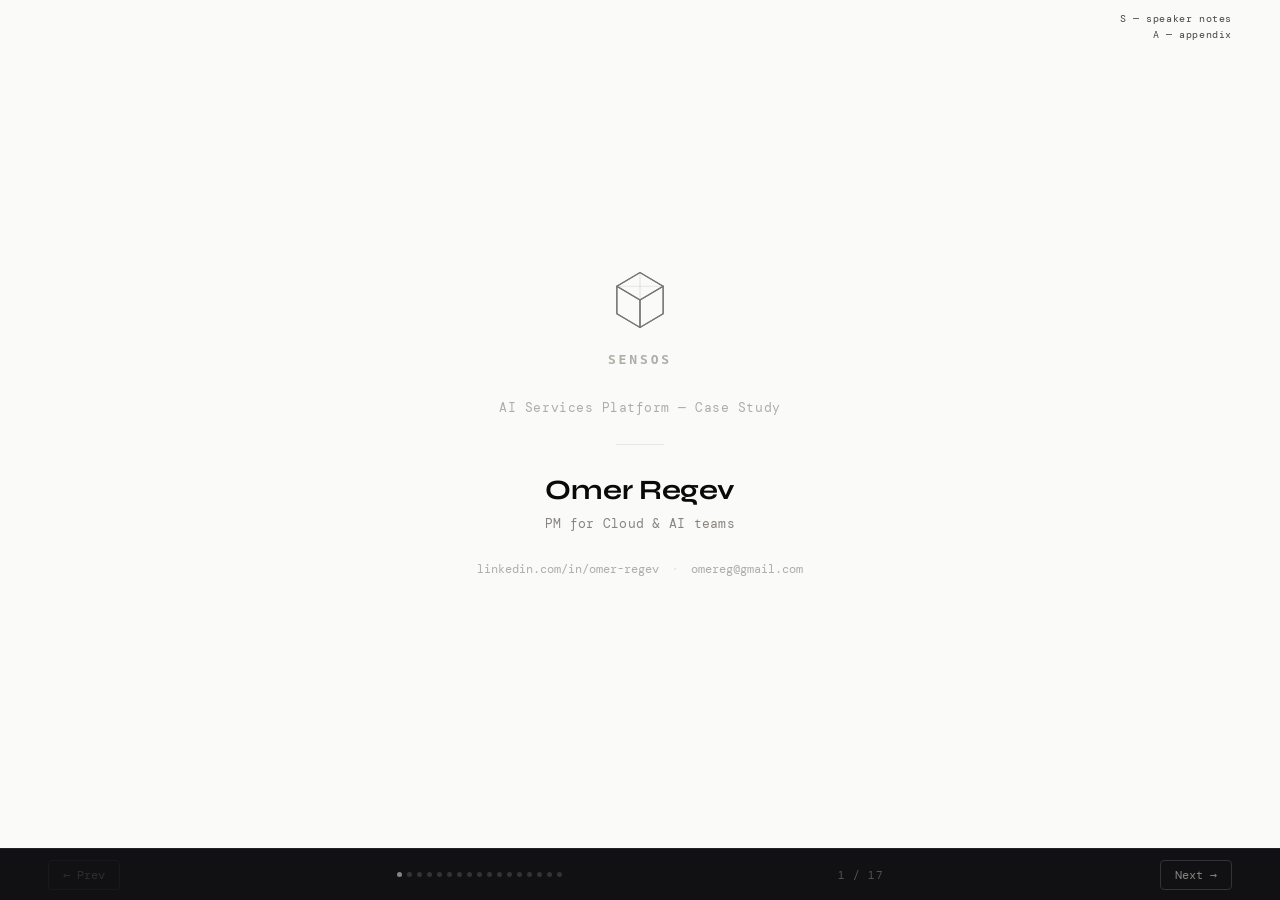
==== commit adb160dc: "Add appendix overlay (A/B/C) with keyboard toggle Three appendix panels — Assumptions, Success Metri" ====
--- a/index.html
+++ b/index.html
@@ -751,6 +751,7 @@
       </div>
       <div class="eval-body moat-body">What worked on Lane A becomes a recommendation for Lane B. Pattern on one product informs another with the same temp profile. Across Sensos customers: aggregate rules, not raw data — defensible for pharma. No individual customer accumulates this breadth of signal. Sensos does.</div>
     </div>
+    <div class="eval-appendix-note anim">Success metrics — what we're measuring toward — are defined in appendix slide B (after the Thanks slide).</div>
   </div>
 </section>
 
@@ -799,7 +800,7 @@
 <!-- ══ §4.2 DESIGN INTENT ════════════════════════════════ -->
 <section class="deck-section" id="slide-intent">
   <div class="slide-label anim">§4.2 — Design Intent</div>
-  <h1 class="slide-heading anim">Three things the tool does for the ops user.</h1>
+  <h1 class="slide-heading anim">Four things the tool does for the ops user.</h1>
 
   <div class="intent-layout">
     <div class="intent-block anim">
@@ -821,6 +822,19 @@
       <div>
         <div class="intent-title">Lets the user drive</div>
         <div class="intent-body">React to what agents surface. Or be proactive — invoke an agent, change a rule, adjust a threshold, steer the operation.</div>
+      </div>
+    </div>
+    <div class="intent-block anim">
+      <div class="intent-num">(4)</div>
+      <div>
+        <div class="intent-title">Lives in your tools</div>
+        <div class="intent-body">Agents act through the channels the ops team already uses. Alerts in Slack. Tickets in Monday or ServiceNow. No new inbox to check — the platform reaches into the existing workflow.</div>
+        <div class="intent-tools">
+          <span class="intent-tool-tag">Slack</span>
+          <span class="intent-tool-tag">Monday</span>
+          <span class="intent-tool-tag">ServiceNow</span>
+          <span class="intent-tool-tag">email</span>
+        </div>
       </div>
     </div>
   </div>
@@ -836,7 +850,7 @@
       <strong>What this is:</strong> a wireframe, not a finished build. Not everything is wired. The point is to show the vision of how the ops team experiences the platform with the agents — not a production UI.
     </div>
 
-    <a class="demo-open-btn anim" href="../demo/index.html" target="_blank">
+    <a class="demo-open-btn anim" href="demo/index.html" target="_blank">
       <svg width="16" height="16" viewBox="0 0 16 16" fill="none">
         <path d="M6 3H3a1 1 0 0 0-1 1v9a1 1 0 0 0 1 1h9a1 1 0 0 0 1-1v-3M9 2h5m0 0v5m0-5L7 9" stroke="currentColor" stroke-width="1.5" stroke-linecap="round" stroke-linejoin="round"/>
       </svg>
@@ -958,6 +972,262 @@
   </div>
 </section>
 
+<!-- ══ APPENDIX OVERLAY (inside stage — inherits zoom) ════ -->
+<div id="appendix-overlay">
+  <div class="appendix-chrome">
+    <div class="appendix-tabs">
+      <button class="appendix-tab active" data-panel="appendix-a">A — Assumptions</button>
+      <button class="appendix-tab" data-panel="appendix-b">B — Success Metrics</button>
+      <button class="appendix-tab" data-panel="appendix-c">C — Future Scope</button>
+    </div>
+    <button id="appendix-close">← Back to deck</button>
+  </div>
+
+  <!-- Panel A: Assumptions -->
+  <div class="appendix-panel active" id="appendix-a"
+       data-notes="Pull this up if anyone challenges a specific number. Column 1 traces every figure to the Daniel call or flags it as inference. Column 2 is the hidden model assumptions — the integration bets. The 'shipping matrix writable + carriers accept mid-shipment instructions' row (in orange) is the one Yair is most likely to push on — it's a real dependency, not a given. Column 3 shows the deliberate editorial cuts: considered and removed, not missed.">
+
+    <div class="slide-label">Appendix A — Assumptions</div>
+    <h1 class="slide-heading" style="font-size:23px;margin-bottom:14px">What we assumed — and where it came from.</h1>
+
+    <div class="assumptions-3col">
+
+      <div class="assumptions-col">
+        <div class="assumptions-col-label">
+          Economic calibration
+          <span class="assumptions-col-sub">From the Daniel call · visible in §0 / §2a</span>
+        </div>
+        <div class="assumption-item">
+          <div class="assumption-item-key">6,000 packages/day</div>
+          <div class="assumption-item-src">Daniel — Head of Ops, UK D2C Rx</div>
+        </div>
+        <div class="assumption-item">
+          <div class="assumption-item-key">5% sample = 300/day · assumed representative</div>
+          <div class="assumption-item-src">Patterns on 5% generalise to all 6,000</div>
+        </div>
+        <div class="assumption-item">
+          <div class="assumption-item-key">2% out-of-range rate</div>
+          <div class="assumption-item-src">Daniel — "98% success is the industry standard"</div>
+        </div>
+        <div class="assumption-item">
+          <div class="assumption-item-key">$500 avg package value</div>
+          <div class="assumption-item-src">Daniel: £150–500 range · conservative midpoint</div>
+        </div>
+        <div class="assumption-item">
+          <div class="assumption-item-key">$1 COP · ice = 40% = $0.40/package</div>
+          <div class="assumption-item-src">Daniel: £1–1.5 COP · simplified</div>
+        </div>
+        <div class="assumption-item">
+          <div class="assumption-item-key">$22M/yr = 6,000 × 2% × $500 × 365</div>
+          <div class="assumption-item-src">Exposure across all shipments (not just monitored)</div>
+        </div>
+        <div class="assumption-item">
+          <div class="assumption-item-key">$440K/yr = ~20% ice saving on proven lanes</div>
+          <div class="assumption-item-src">2-box → 1-box where data supports it</div>
+        </div>
+      </div>
+
+      <div class="assumptions-col">
+        <div class="assumptions-col-label">
+          Operational / integration
+          <span class="assumptions-col-sub">Embedded in the model · not on slides</span>
+        </div>
+        <div class="assumption-item">
+          <div class="assumption-item-key">~30% of failures are preventable</div>
+          <div class="assumption-item-src">Drives Prevention ~$330K/yr on the 5%</div>
+        </div>
+        <div class="assumption-item">
+          <div class="assumption-item-key">Ops labour ≈ $50/hr · 2 people × 1hr/day</div>
+          <div class="assumption-item-src">Drives Monitor ~$26K and Report ~$5.2K figures</div>
+        </div>
+        <div class="assumption-item">
+          <div class="assumption-item-key">Telemetry real-time · labels already on the 5%</div>
+          <div class="assumption-item-src">No new hardware needed for this build</div>
+        </div>
+        <div class="assumption-item">
+          <div class="assumption-item-key">Carrier APIs expose scan + delivery-attempt data</div>
+          <div class="assumption-item-src">Needed for root-cause attribution</div>
+        </div>
+        <div class="assumption-item warn">
+          <div class="assumption-item-key">Shipping matrix writable · carriers accept mid-shipment instructions</div>
+          <div class="assumption-item-src">Biggest integration bet — Yair will flag this</div>
+        </div>
+        <div class="assumption-item">
+          <div class="assumption-item-key">Weather API reliable enough for proactive prevention</div>
+          <div class="assumption-item-src">Proactive lever depends on forecast quality</div>
+        </div>
+        <div class="assumption-item">
+          <div class="assumption-item-key">Decision-tier thresholds configurable per customer</div>
+          <div class="assumption-item-src">Stated §3.4 — what auto for one may need sign-off for another</div>
+        </div>
+        <div class="assumption-item">
+          <div class="assumption-item-key">2–8°C chilled is the binding spec</div>
+          <div class="assumption-item-src">Ambient lanes carry lower risk — modelled separately</div>
+        </div>
+      </div>
+
+      <div class="assumptions-col">
+        <div class="assumptions-col-label">
+          Deliberately set aside
+          <span class="assumptions-col-sub">Conscious calls · not oversights</span>
+        </div>
+        <div class="assumption-item dim">
+          <div class="assumption-item-key">Daniel's #1 priority was COP, not loss prevention</div>
+          <div class="assumption-item-src">We chose loss prevention as headline — positioning decision</div>
+        </div>
+        <div class="assumption-item dim">
+          <div class="assumption-item-key">Lane Optimization $ value</div>
+          <div class="assumption-item-src">Prior calc superseded — shown illustratively only on §2b</div>
+        </div>
+        <div class="assumption-item dim">
+          <div class="assumption-item-key">High-Value Pareto (top 20% pkgs, ~$2K each)</div>
+          <div class="assumption-item-src">Real problem · out of scope this build · different intervention type</div>
+        </div>
+        <div class="assumption-item dim">
+          <div class="assumption-item-key">Compliance automation</div>
+          <div class="assumption-item-src">Out of scope · audit trail is a byproduct of what we're building</div>
+        </div>
+        <div class="assumption-item dim">
+          <div class="assumption-item-key">"98% is bought" assumes over-provisioning is the mechanism</div>
+          <div class="assumption-item-src">Daniel's inference · not directly measured</div>
+        </div>
+      </div>
+
+    </div>
+  </div><!-- /appendix-a -->
+
+  <!-- Panel B: Success Metrics -->
+  <div class="appendix-panel" id="appendix-b"
+       data-notes="Pull this up if asked 'how do you know it's working.' The North Star captures both the outcome (in-spec delivery) and the thesis (autonomy earns its place). The guardrail is critical — OOR rate must not rise as autonomy expands. Block (a) maps metrics to each of the four jobs. Block (b) is the platform story for Aviv — coverage and cross-customer learning are the ones to land. Block (c) is per-agent. Block (d) is the tool-layer test of whether the platform thesis holds.">
+
+    <div class="slide-label">Appendix B — Success Metrics</div>
+    <h1 class="slide-heading" style="font-size:23px;margin-bottom:12px">How we know it's working.</h1>
+
+    <div class="sm-header">
+      <div class="sm-north-star">
+        <div class="sm-ns-label">North Star</div>
+        <div class="sm-ns-text">% of monitored shipments delivered in-spec, autonomously</div>
+      </div>
+      <div class="sm-guardrail">
+        <div class="sm-guardrail-label">Guardrail</div>
+        <div class="sm-guardrail-text">Out-of-range rate must not rise as autonomy expands. Autonomy only grows if outcomes hold.</div>
+      </div>
+    </div>
+
+    <div class="sm-grid">
+
+      <div class="sm-block">
+        <div class="sm-block-label">(a) Problems we're solving</div>
+        <div class="sm-agent-label">Detect</div>
+        <div class="sm-metric-row">Detection recall (catch rate)</div>
+        <div class="sm-metric-row">False-positive / alert rate</div>
+        <div class="sm-metric-row">Time-to-detection: minutes vs. days-via-complaint</div>
+        <div class="sm-agent-label">Prevent</div>
+        <div class="sm-metric-row">Preventable-failure capture rate</div>
+        <div class="sm-metric-row">Failure rate: intervened vs. matched-control shipments</div>
+        <div class="sm-metric-row">$ loss prevented (on covered shipments)</div>
+        <div class="sm-agent-label">Attribute + Remediate</div>
+        <div class="sm-metric-row">Attribution accuracy</div>
+        <div class="sm-metric-row">Repeat-failure rate on a lane post-fix</div>
+        <div class="sm-metric-row">MTTR — time from detection to resolution</div>
+        <div class="sm-agent-label">Optimise</div>
+        <div class="sm-metric-row">COP/shipment ↓ over 30+ days</div>
+        <div class="sm-metric-row">$ saved with zero OOR regression</div>
+        <div class="sm-metric-row">% lanes moved to right-provisioned config</div>
+      </div>
+
+      <div class="sm-block">
+        <div class="sm-block-label">(b) Platform</div>
+        <div class="sm-agent-label">Coverage</div>
+        <div class="sm-metric-row">% shipments monitored (5% → growth)</div>
+        <div class="sm-metric-row">Lanes and products under active management</div>
+        <div class="sm-agent-label">Land-and-expand</div>
+        <div class="sm-metric-row">Agents / use-cases live per customer</div>
+        <div class="sm-metric-row"># customers on the Sensos network</div>
+        <div class="sm-agent-label">Cross-customer learning (the moat)</div>
+        <div class="sm-metric-row">Rules promoted network-wide from customer data</div>
+        <div class="sm-metric-row">Lift from cross-entity recommendations vs. solo baseline</div>
+        <div class="sm-agent-label">Onboarding (platform thesis test)</div>
+        <div class="sm-metric-row">Time-to-add new customer / lane: config, not code</div>
+        <div class="sm-metric-row">Telemetry data completeness at onboarding</div>
+      </div>
+
+      <div class="sm-block">
+        <div class="sm-block-label">(c) Agents</div>
+        <div class="sm-agent-label" style="color:var(--si)">SI — Shipment Intelligence</div>
+        <div class="sm-metric-row">Recall; lead time before threshold crossing; false-positive rate</div>
+        <div class="sm-agent-label" style="color:var(--ra)">RA — Resolution</div>
+        <div class="sm-metric-row">Attribution accuracy; % auto-resolved; human-reversal rate</div>
+        <div class="sm-agent-label" style="color:var(--pa)">PA — Prevention</div>
+        <div class="sm-metric-row">Preventable-failure capture; over-trigger rate; outreach response rate</div>
+        <div class="sm-agent-label" style="color:var(--oa)">OA — Optimization</div>
+        <div class="sm-metric-row">$ saved; acceptance rate; regression rate (must stay ~0)</div>
+        <div class="sm-agent-label">Cross-cutting</div>
+        <div class="sm-metric-row">% auto-executed vs. escalated</div>
+        <div class="sm-metric-row">Tier-graduation rate (trust earned over time)</div>
+        <div class="sm-metric-row">Ops-lead manual touches per day ↓</div>
+      </div>
+
+      <div class="sm-block">
+        <div class="sm-block-label">(d) Agent tools</div>
+        <div class="sm-agent-label">Reliability</div>
+        <div class="sm-metric-row">Tool error rate and latency per tool</div>
+        <div class="sm-metric-row">Carrier-dispatch success rate (the integration bet)</div>
+        <div class="sm-metric-row">Telemetry stream uptime / data completeness</div>
+        <div class="sm-agent-label">Accuracy</div>
+        <div class="sm-metric-row">Threshold-evaluator FP/FN rate</div>
+        <div class="sm-metric-row">Confidence-scorer calibration: does 80% confidence = 80% right?</div>
+        <div class="sm-metric-row">Cost-calculator: projected vs. actual savings</div>
+        <div class="sm-agent-label">Reuse (platform thesis)</div>
+        <div class="sm-metric-row">Agents served per tool (avg)</div>
+        <div class="sm-metric-row">New use-cases added with zero new tools built</div>
+      </div>
+
+    </div>
+  </div><!-- /appendix-b -->
+
+  <!-- Panel C: Future Scope -->
+  <div class="appendix-panel" id="appendix-c"
+       data-notes="Use this if asked 'what did you leave out' or 'what would you do next.' These are deliberate scope calls, not gaps. The competitive landscape card matters for Aviv — the 'own all three layers' framing needs stress-testing before it becomes a sales claim. The cold-start / direct-lane-management card closes the trust question the main deck doesn't explicitly answer: how does an ops lead get from 'I approve everything' to 'the agent runs this lane.' That graduation model is the real product roadmap question.">
+
+    <div class="slide-label">Appendix C — Deliberately Out of Scope</div>
+    <h1 class="slide-heading" style="font-size:23px;margin-bottom:16px">What I'd dig into next.</h1>
+
+    <div class="future-grid">
+
+      <div class="future-card">
+        <div class="future-card-num">01 — Competitive landscape</div>
+        <div class="future-card-title">Who else is in this space</div>
+        <div class="future-card-why">Tive, Controlant, Sensitech/Berlinger, Roambee for telemetry. project44/FourKites for visibility. The question is whether any competitor owns all three layers: hardware telemetry, autonomous action, and a cross-customer learning network. Sensos' defensible edge lives in that combination.</div>
+        <div class="future-card-action">Do a real teardown. Map where each player sits across the stack. Stress-test the "no competitor does all three" claim before Aviv takes it into a sales conversation.</div>
+      </div>
+
+      <div class="future-card">
+        <div class="future-card-num">02 — Customer's actual tool stack</div>
+        <div class="future-card-title">What the ops team already uses</div>
+        <div class="future-card-why">§4.2 makes a strong claim: "lives in your tools, no new inbox." But we assumed ERP/WMS + Slack + Monday/ServiceNow + Zendesk. If the real stack is different, the integration priority list changes and the design intent needs revisiting before any build starts.</div>
+        <div class="future-card-action">Discovery call with the ops team specifically on tooling. Map which channels actually get attention and which are dead. Design the "lives in your tools" layer around what's used, not what's commonly used.</div>
+      </div>
+
+      <div class="future-card">
+        <div class="future-card-num">03 — Adjacent customer types</div>
+        <div class="future-card-title">Who else has the same need</div>
+        <div class="future-card-why">Clinical trials, biologics, vaccines, fresh food/seafood, high-value electronics, specialty chemicals — same telemetry + autonomy pattern, different temp specs and regulatory regimes. Tests the "new customer = new config, not new tools" claim directly.</div>
+        <div class="future-card-action">Map 3–5 adjacent verticals. For each: what's the temp spec, regulatory context, which tools already apply, what's missing. Shapes the land-and-expand story for Aviv.</div>
+      </div>
+
+      <div class="future-card">
+        <div class="future-card-num">04 — Path to direct lane management</div>
+        <div class="future-card-title">When agents stop proposing and start deciding</div>
+        <div class="future-card-why">The demo shows propose→approve. The endgame is agents running lanes directly within guardrails. Hard questions: shadow mode duration, graduation criteria, which decisions graduate first, what evidence an ops lead needs to cede control, pharma regulatory constraints on autonomous actions.</div>
+        <div class="future-card-action">Design the trust graduation model explicitly — cold-start in propose-only, measurable gates per tier. Closes the one question experienced ops leads always ask that the deck doesn't answer.</div>
+      </div>
+
+    </div>
+  </div><!-- /appendix-c -->
+
+</div><!-- /#appendix-overlay -->
+
 <!-- ══ SPEAKER NOTES (hidden) ════════════════════════════ -->
 <section class="deck-section" id="slide-speaker" style="display:none">
 </section>
@@ -975,6 +1245,8 @@
   <button class="nav-btn" id="btn-next">Next →</button>
 </nav>
 
+<div id="appendix-hint">A — appendix</div>
+
 <!-- ── Speaker panel ────────────────────────────────────── -->
 <div id="speaker-panel"></div>
 <div id="speaker-hint">S — speaker notes</div>
--- a/styles.css
+++ b/styles.css
@@ -1569,6 +1569,15 @@
 }
 .intent-title { font-size: 17px; font-weight: 700; color: var(--ink); margin-bottom: 6px; }
 .intent-body { font-size: 13.5px; color: var(--muted); line-height: 1.55; }
+.intent-tools { display: flex; flex-wrap: wrap; gap: 6px; margin-top: 10px; }
+.intent-tool-tag {
+  font-family: var(--font-mono);
+  font-size: 11px;
+  color: var(--muted);
+  border: 1px solid var(--line);
+  border-radius: 3px;
+  padding: 2px 8px;
+}
 
 .game-metaphor {
   margin-top: 20px;
@@ -1706,3 +1715,305 @@
 ::-webkit-scrollbar { width: 4px; height: 4px; }
 ::-webkit-scrollbar-track { background: transparent; }
 ::-webkit-scrollbar-thumb { background: var(--line); border-radius: 10px; }
+
+/* ══════════════════════════════════════════════════════════
+   APPENDIX (overlay + trigger)
+══════════════════════════════════════════════════════════ */
+
+/* Evals slide pointer to appendix */
+.eval-appendix-note {
+  padding: 10px 0 0;
+  font-family: var(--font-mono);
+  font-size: 10px;
+  color: var(--muted-2);
+  letter-spacing: 0.04em;
+  border-top: 1px solid var(--line-light);
+  margin-top: 4px;
+  flex-shrink: 0;
+}
+
+/* Appendix hint (mirrors #speaker-hint) */
+#appendix-hint {
+  position: fixed;
+  top: 28px;
+  right: 48px;
+  font-family: var(--font-mono);
+  font-size: 10px;
+  color: #444448;
+  z-index: 101;
+  letter-spacing: 0.06em;
+}
+
+/* Overlay — inside #deck-stage so it inherits zoom */
+#appendix-overlay {
+  position: absolute;
+  inset: 0;
+  z-index: 50;
+  display: none;
+  flex-direction: column;
+  background: var(--paper);
+}
+#appendix-overlay.open { display: flex; }
+
+.appendix-chrome {
+  display: flex;
+  align-items: center;
+  justify-content: space-between;
+  padding: 0 var(--pad-h);
+  height: 48px;
+  border-bottom: 1px solid var(--line);
+  background: var(--surface);
+  flex-shrink: 0;
+}
+
+.appendix-tabs { display: flex; gap: 4px; }
+
+.appendix-tab {
+  font-family: var(--font-mono);
+  font-size: 11px;
+  color: var(--muted-2);
+  padding: 5px 14px;
+  border: 1px solid transparent;
+  border-radius: 3px;
+  cursor: pointer;
+  background: none;
+  transition: color 0.15s, border-color 0.15s, background 0.15s;
+}
+.appendix-tab:hover { color: var(--muted); }
+.appendix-tab.active {
+  color: var(--ink);
+  border-color: var(--line);
+  background: var(--paper);
+}
+
+#appendix-close {
+  font-family: var(--font-mono);
+  font-size: 11px;
+  color: var(--muted);
+  padding: 5px 14px;
+  border: 1px solid var(--line);
+  border-radius: 3px;
+  cursor: pointer;
+  background: none;
+  transition: color 0.15s;
+}
+#appendix-close:hover { color: var(--ink); border-color: var(--muted-2); }
+
+.appendix-panel {
+  display: none;
+  flex: 1;
+  flex-direction: column;
+  padding: var(--pad-v) var(--pad-h);
+  min-height: 0;
+  overflow: hidden;
+}
+.appendix-panel.active { display: flex; }
+
+/* ── Slide A: Assumptions 3-col ─────────────────────────── */
+.assumptions-3col {
+  display: grid;
+  grid-template-columns: 1fr 1fr 1fr;
+  gap: 0;
+  border: 1px solid var(--line);
+  border-radius: 6px;
+  overflow: hidden;
+  flex: 1;
+  min-height: 0;
+}
+.assumptions-col {
+  padding: 12px 14px;
+  border-right: 1px solid var(--line);
+  overflow-y: auto;
+  display: flex;
+  flex-direction: column;
+}
+.assumptions-col:last-child { border-right: none; }
+.assumptions-col-label {
+  font-family: var(--font-mono);
+  font-size: 9.5px;
+  letter-spacing: 0.07em;
+  text-transform: uppercase;
+  color: var(--muted-2);
+  padding-bottom: 8px;
+  margin-bottom: 4px;
+  border-bottom: 1px solid var(--line);
+  flex-shrink: 0;
+  line-height: 1.5;
+}
+.assumptions-col-sub {
+  font-size: 9px;
+  text-transform: none;
+  letter-spacing: 0;
+  opacity: 0.7;
+  display: block;
+  margin-top: 2px;
+}
+.assumption-item {
+  padding: 5px 0;
+  border-bottom: 1px solid var(--line-light);
+}
+.assumption-item:last-child { border-bottom: none; }
+.assumption-item-key {
+  font-family: var(--font-mono);
+  font-size: 11px;
+  color: var(--ink-3);
+  line-height: 1.4;
+  margin-bottom: 1px;
+}
+.assumption-item-src {
+  font-family: var(--font-mono);
+  font-size: 9.5px;
+  color: var(--muted-2);
+  line-height: 1.3;
+}
+.assumption-item.warn .assumption-item-key { color: var(--warn); }
+.assumption-item.dim .assumption-item-key  { color: var(--muted); }
+.assumption-item.dim .assumption-item-src  { opacity: 0.7; }
+
+/* ── Slide B: Success Metrics ────────────────────────────── */
+.sm-header {
+  display: flex;
+  gap: 12px;
+  align-items: stretch;
+  flex-shrink: 0;
+  margin-bottom: 10px;
+}
+.sm-north-star {
+  flex: 1;
+  padding: 10px 14px;
+  background: var(--ok-bg);
+  border: 1px solid rgba(44,122,86,0.3);
+  border-radius: 5px;
+}
+.sm-ns-label {
+  font-family: var(--font-mono);
+  font-size: 9px;
+  letter-spacing: 0.1em;
+  text-transform: uppercase;
+  color: var(--ok);
+  margin-bottom: 4px;
+}
+.sm-ns-text {
+  font-size: 13px;
+  font-weight: 600;
+  color: var(--ink);
+  line-height: 1.4;
+}
+.sm-guardrail {
+  padding: 10px 14px;
+  background: var(--warn-bg);
+  border: 1px solid rgba(181,117,26,0.3);
+  border-radius: 5px;
+  max-width: 290px;
+  flex-shrink: 0;
+}
+.sm-guardrail-label {
+  font-family: var(--font-mono);
+  font-size: 9px;
+  letter-spacing: 0.1em;
+  text-transform: uppercase;
+  color: var(--warn);
+  margin-bottom: 4px;
+}
+.sm-guardrail-text {
+  font-family: var(--font-mono);
+  font-size: 11px;
+  color: var(--ink-3);
+  line-height: 1.5;
+}
+.sm-grid {
+  display: grid;
+  grid-template-columns: 1fr 1fr;
+  gap: 10px;
+  flex: 1;
+  min-height: 0;
+}
+.sm-block {
+  border: 1px solid var(--line);
+  border-radius: 5px;
+  background: var(--surface);
+  padding: 10px 12px;
+  overflow-y: auto;
+  display: flex;
+  flex-direction: column;
+}
+.sm-block-label {
+  font-family: var(--font-mono);
+  font-size: 9.5px;
+  letter-spacing: 0.07em;
+  text-transform: uppercase;
+  color: var(--muted-2);
+  padding-bottom: 6px;
+  margin-bottom: 6px;
+  border-bottom: 1px solid var(--line);
+  flex-shrink: 0;
+}
+.sm-agent-label {
+  font-family: var(--font-mono);
+  font-size: 9px;
+  letter-spacing: 0.07em;
+  text-transform: uppercase;
+  color: var(--muted);
+  margin: 6px 0 2px;
+}
+.sm-agent-label:first-child { margin-top: 0; }
+.sm-metric-row {
+  font-family: var(--font-mono);
+  font-size: 10.5px;
+  color: var(--muted-2);
+  line-height: 1.5;
+  padding-left: 10px;
+  position: relative;
+}
+.sm-metric-row::before {
+  content: '·';
+  position: absolute;
+  left: 2px;
+}
+
+/* ── Slide C: Future Scope ───────────────────────────────── */
+.future-grid {
+  display: grid;
+  grid-template-columns: 1fr 1fr;
+  gap: 12px;
+  flex: 1;
+  min-height: 0;
+}
+.future-card {
+  padding: 18px 20px;
+  border: 1px solid var(--line);
+  border-radius: 6px;
+  background: var(--surface);
+  display: flex;
+  flex-direction: column;
+}
+.future-card-num {
+  font-family: var(--font-mono);
+  font-size: 9.5px;
+  letter-spacing: 0.07em;
+  text-transform: uppercase;
+  color: var(--muted-2);
+  margin-bottom: 8px;
+}
+.future-card-title {
+  font-size: 15px;
+  font-weight: 700;
+  color: var(--ink);
+  letter-spacing: -0.01em;
+  margin-bottom: 8px;
+}
+.future-card-why {
+  font-size: 13px;
+  color: var(--muted);
+  line-height: 1.55;
+  flex: 1;
+}
+.future-card-action {
+  font-family: var(--font-mono);
+  font-size: 10.5px;
+  color: var(--muted-2);
+  line-height: 1.5;
+  border-top: 1px solid var(--line-light);
+  padding-top: 10px;
+  margin-top: 10px;
+}
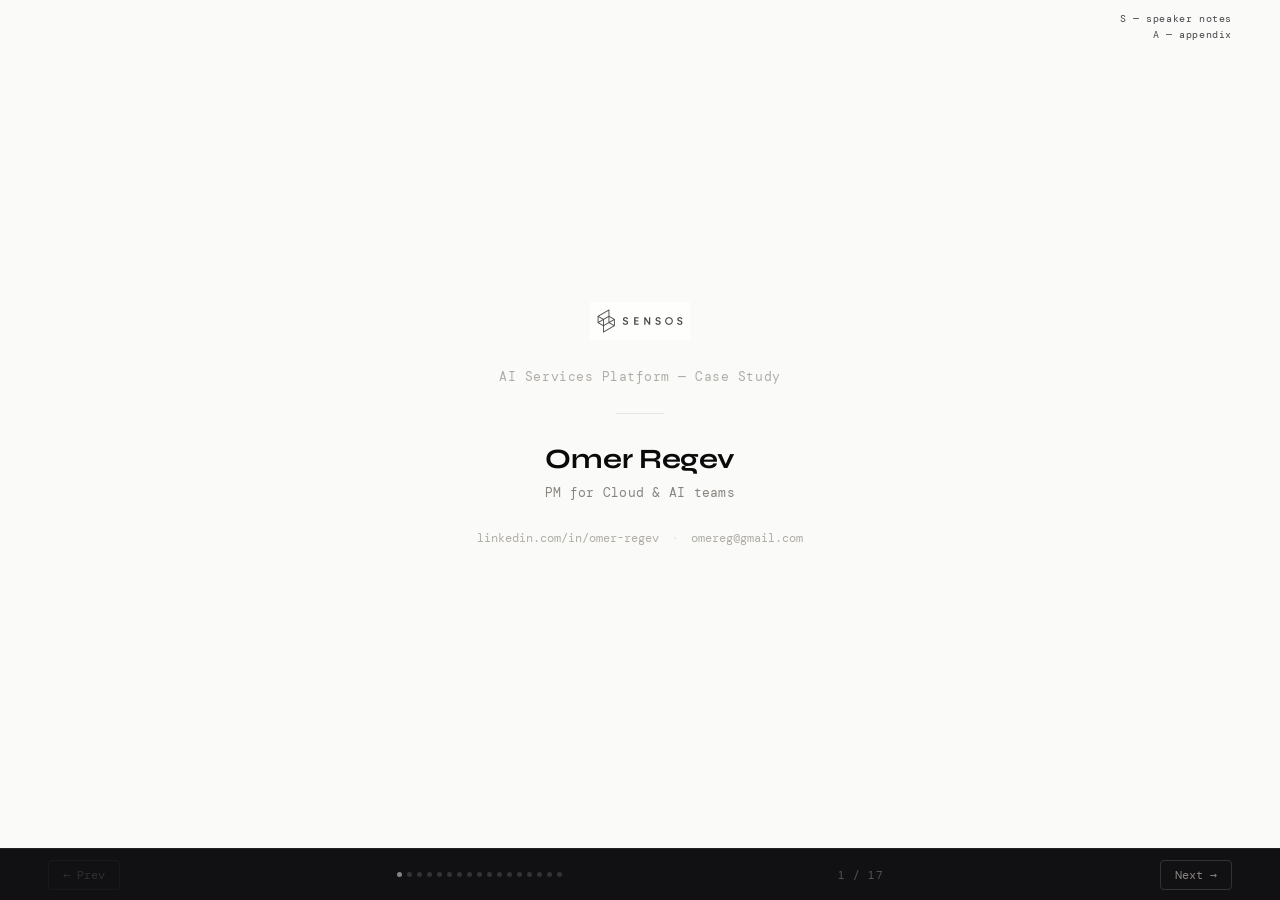
==== commit 761ecfec: "Add Sensos logo + update §1 Problem slide - Replace placeholder SVG with real Sensos logo on title a" ====
--- a/index.html
+++ b/index.html
@@ -16,15 +16,7 @@
 <!-- ══ TITLE ═════════════════════════════════════════════ -->
 <section class="deck-section" id="slide-title">
   <div class="title-slide-inner">
-    <svg class="deck-logo" viewBox="0 0 60 70" fill="none" xmlns="http://www.w3.org/2000/svg">
-      <path d="M30 3 L57 19 L57 51 L30 67 L3 51 L3 19 Z" stroke="#0A0A0B" stroke-width="1.2" stroke-linejoin="round"/>
-      <path d="M30 3 L57 19 L30 35 L3 19 Z" stroke="#0A0A0B" stroke-width="1.5" stroke-linejoin="round"/>
-      <path d="M3 19 L3 51 L30 67 L30 35 Z" stroke="#0A0A0B" stroke-width="1.5" stroke-linejoin="round"/>
-      <path d="M57 19 L57 51 L30 67 L30 35 Z" stroke="#0A0A0B" stroke-width="1.5" stroke-linejoin="round"/>
-      <line x1="30" y1="35" x2="30" y2="3" stroke="#0A0A0B" stroke-width="0.7" stroke-opacity="0.3"/>
-      <line x1="3" y1="19" x2="57" y2="19" stroke="#0A0A0B" stroke-width="0.7" stroke-opacity="0.25"/>
-    </svg>
-    <div class="title-wordmark">SENSOS</div>
+    <img class="deck-logo-img" src="sensos%20logo.png" alt="Sensos">
     <div class="title-project">AI Services Platform — Case Study</div>
     <div class="title-divider"></div>
     <div class="title-presenter">Omer Regev</div>
@@ -170,6 +162,7 @@
           <li>Remediates by emailing warehouses — no confirmation, no feedback loop</li>
           <li>Patterns catch him too late (Friday review = week of damage already done)</li>
           <li>Over-provisions because he can't see what's needed. Hits 98% by spending more, not by knowing more.</li>
+          <li>Lanes accumulate drift — carrier performance, seasonal patterns, ice config — with no system to surface what needs adjusting and when.</li>
         </ul>
       </div>
 
@@ -219,7 +212,6 @@
         </div>
         <ul class="cross-list">
           <li>Current failure signal: their complaint — after the product has already failed</li>
-          <li>No proactive notification when a delivery is at risk</li>
           <li>On direct-ship lanes: a missed delivery means out-of-range product sitting in a warm van</li>
         </ul>
       </div>
@@ -952,15 +944,7 @@
 <!-- ══ THANK YOU ════════════════════════════════════════════ -->
 <section class="deck-section" id="slide-thanks">
   <div class="title-slide-inner">
-    <svg class="deck-logo" viewBox="0 0 60 70" fill="none" xmlns="http://www.w3.org/2000/svg">
-      <path d="M30 3 L57 19 L57 51 L30 67 L3 51 L3 19 Z" stroke="#0A0A0B" stroke-width="1.2" stroke-linejoin="round"/>
-      <path d="M30 3 L57 19 L30 35 L3 19 Z" stroke="#0A0A0B" stroke-width="1.5" stroke-linejoin="round"/>
-      <path d="M3 19 L3 51 L30 67 L30 35 Z" stroke="#0A0A0B" stroke-width="1.5" stroke-linejoin="round"/>
-      <path d="M57 19 L57 51 L30 67 L30 35 Z" stroke="#0A0A0B" stroke-width="1.5" stroke-linejoin="round"/>
-      <line x1="30" y1="35" x2="30" y2="3" stroke="#0A0A0B" stroke-width="0.7" stroke-opacity="0.3"/>
-      <line x1="3" y1="19" x2="57" y2="19" stroke="#0A0A0B" stroke-width="0.7" stroke-opacity="0.25"/>
-    </svg>
-    <div class="title-wordmark">SENSOS</div>
+    <img class="deck-logo-img" src="sensos%20logo.png" alt="Sensos">
     <div class="title-divider"></div>
     <div class="title-presenter">Thank you.</div>
     <div class="title-role" style="font-size:16px;font-weight:600;color:var(--ink);font-family:var(--font-ui);margin-bottom:16px">Omer Regev</div>
--- a/styles.css
+++ b/styles.css
@@ -220,6 +220,13 @@
   height: 60px;
   margin-bottom: 22px;
   opacity: 0.55;
+}
+
+.deck-logo-img {
+  height: 38px;
+  width: auto;
+  margin-bottom: 28px;
+  opacity: 0.82;
 }
 
 .title-wordmark {
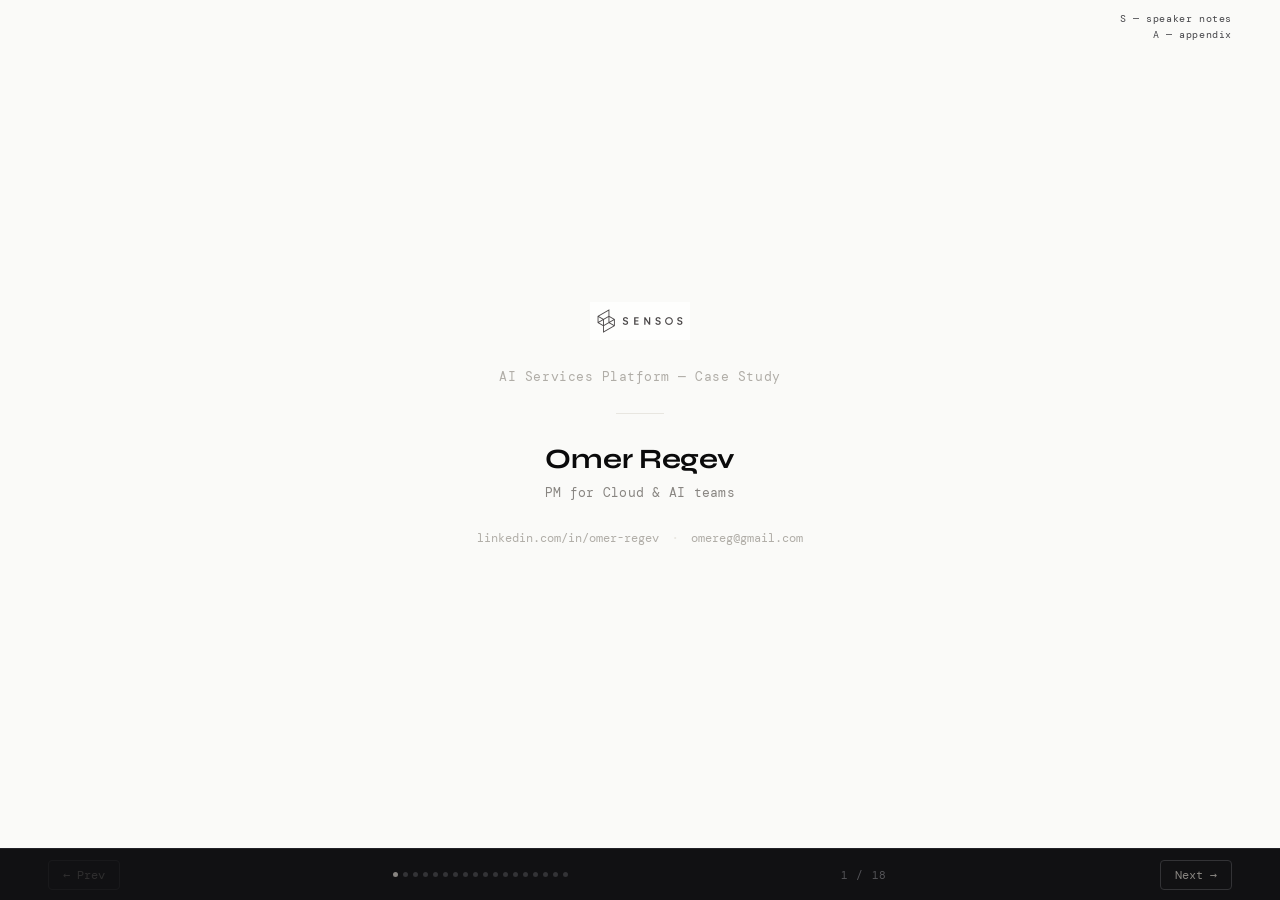
==== commit 49d91c8c: "Add HITL framework bridge slide, guardrails note; update §3.4-3.6 labels and headings" ====
--- a/index.html
+++ b/index.html
@@ -593,9 +593,42 @@
   </div>
 </section>
 
-<!-- ══ §3.4 HUMAN IN LOOP ══════════════════════════════ -->
+<!-- ══ §3.4 HUMAN-IN-THE-LOOP (framework) ══════════════ -->
+<section class="deck-section" id="slide-hitl-framework">
+  <div class="slide-label anim">§3.4 — Human-in-the-Loop</div>
+  <h1 class="slide-heading anim">Autonomy is earned. Three things keep the human in control.</h1>
+
+  <div class="hitl-framework anim">
+    <div class="hitl-row">
+      <div class="hitl-num">01</div>
+      <div class="hitl-content">
+        <div class="hitl-name">Permissions</div>
+        <div class="hitl-desc">Who decides what, and at what stakes. Every agent action has a tier: auto-execute, team review, or ops-lead sign-off.</div>
+      </div>
+      <div class="hitl-ref">Permissions →</div>
+    </div>
+    <div class="hitl-row">
+      <div class="hitl-num">02</div>
+      <div class="hitl-content">
+        <div class="hitl-name">Transparency</div>
+        <div class="hitl-desc">Every action is logged, expandable, and auditable. Outcome by default. Full reasoning trace on demand.</div>
+      </div>
+      <div class="hitl-ref">Transparency →</div>
+    </div>
+    <div class="hitl-row">
+      <div class="hitl-num">03</div>
+      <div class="hitl-content">
+        <div class="hitl-name">Evaluation</div>
+        <div class="hitl-desc">Agents measure their own outcomes. Autonomy expands only when results justify it. Trust is earned, not assumed.</div>
+      </div>
+      <div class="hitl-ref">Evaluation →</div>
+    </div>
+  </div>
+</section>
+
+<!-- ══ §3.4 PERMISSIONS ══════════════════════════════════ -->
 <section class="deck-section" id="slide-humanloop">
-  <div class="slide-label anim">§3.4 — Human-in-the-Loop</div>
+  <div class="slide-label anim">§3.4 — Permissions</div>
   <h1 class="slide-heading anim">How the human stays in control.</h1>
 
   <div class="human-loop-layout">
@@ -633,17 +666,21 @@
     <div class="loop-config-note anim">
       <strong>Thresholds are configurable per customer.</strong> What counts as a "Small" auto-execute decision for one customer may be a "Large" (ops-lead approval) for another. Emailing a warehouse might auto-execute for a high-trust customer and require sign-off for a new one. The tier model is a policy — each customer tunes it.
     </div>
+
+    <div class="loop-guardrail-note anim">
+      <strong>Guardrails sit above this.</strong> The tier model governs who approves what. A separate guardrail layer defines what agents are never allowed to do — hard limits that block actions before they reach any queue, regardless of tier or confidence. Examples: no lane changes beyond a weekly cap, no patient contact below ops-lead tier, no write actions above a cost threshold. Permission tiers are one part of the broader agent safety model.
+    </div>
   </div>
 </section>
 
 <!-- ══ §3.5 SHOW / HIDE ═══════════════════════════════════ -->
 <section class="deck-section" id="slide-showhide">
-  <div class="slide-label anim">§3.5 — What We Show the User</div>
-  <h1 class="slide-heading anim">Final outputs and human interactions only. Everything else is expandable.</h1>
+  <div class="slide-label anim">§3.5 — Transparency: What We Show the User</div>
+  <h1 class="slide-heading anim">Every action is logged. Nothing is a black box.</h1>
 
   <div class="showhide-layout anim">
     <div class="showhide-principle">
-      <strong>Principle:</strong> show what happened and what was done. Not every step, not every tool call. The ops lead reviews the outcome — not the methodology. The detail is always available; it's just not in their face.
+      We show the outcome, not the methodology. Full reasoning is always one click away.
     </div>
 
     <!-- Level 1 -->
@@ -714,7 +751,7 @@
 
 <!-- ══ §3.6 EVALS ══════════════════════════════════════════ -->
 <section class="deck-section" id="slide-evals">
-  <div class="slide-label anim">§3.6 — Evals &amp; Learning</div>
+  <div class="slide-label anim">§3.6 — Evaluation: Evals &amp; Learning</div>
   <h1 class="slide-heading anim">Four feedback loops. How agents get better.</h1>
 
   <div class="evals-layout">
--- a/styles.css
+++ b/styles.css
@@ -1340,6 +1340,55 @@
   border-left: 2px solid var(--line);
 }
 .loop-config-note strong { color: var(--ink-3); }
+
+.loop-guardrail-note {
+  margin-top: 10px;
+  padding: 12px 16px;
+  background: var(--line-light);
+  border-radius: 5px;
+  font-size: 13px;
+  color: var(--muted);
+  line-height: 1.55;
+  border-left: 2px solid var(--ink-3);
+}
+.loop-guardrail-note strong { color: var(--ink); }
+
+/* ══════════════════════════════════════════════════════════
+   §3.4 HUMAN-IN-THE-LOOP FRAMEWORK
+══════════════════════════════════════════════════════════ */
+.hitl-framework {
+  margin-top: 36px;
+  border-top: 1px solid var(--line);
+  display: flex;
+  flex-direction: column;
+  gap: 0;
+}
+.hitl-row {
+  display: grid;
+  grid-template-columns: 36px 1fr auto;
+  gap: 28px;
+  align-items: center;
+  padding: 22px 0;
+  border-bottom: 1px solid var(--line);
+}
+.hitl-num {
+  font-family: var(--font-mono);
+  font-size: 10px;
+  letter-spacing: 0.08em;
+  color: var(--muted-2);
+  align-self: start;
+  padding-top: 4px;
+}
+.hitl-content { display: flex; flex-direction: column; gap: 6px; }
+.hitl-name { font-size: 17px; font-weight: 700; color: var(--ink); letter-spacing: -0.01em; }
+.hitl-desc { font-size: 13.5px; color: var(--muted); line-height: 1.55; max-width: 58ch; }
+.hitl-ref {
+  font-family: var(--font-mono);
+  font-size: 10px;
+  color: var(--muted-2);
+  letter-spacing: 0.06em;
+  white-space: nowrap;
+}
 
 /* ══════════════════════════════════════════════════════════
    §3.5 SHOW / HIDE
